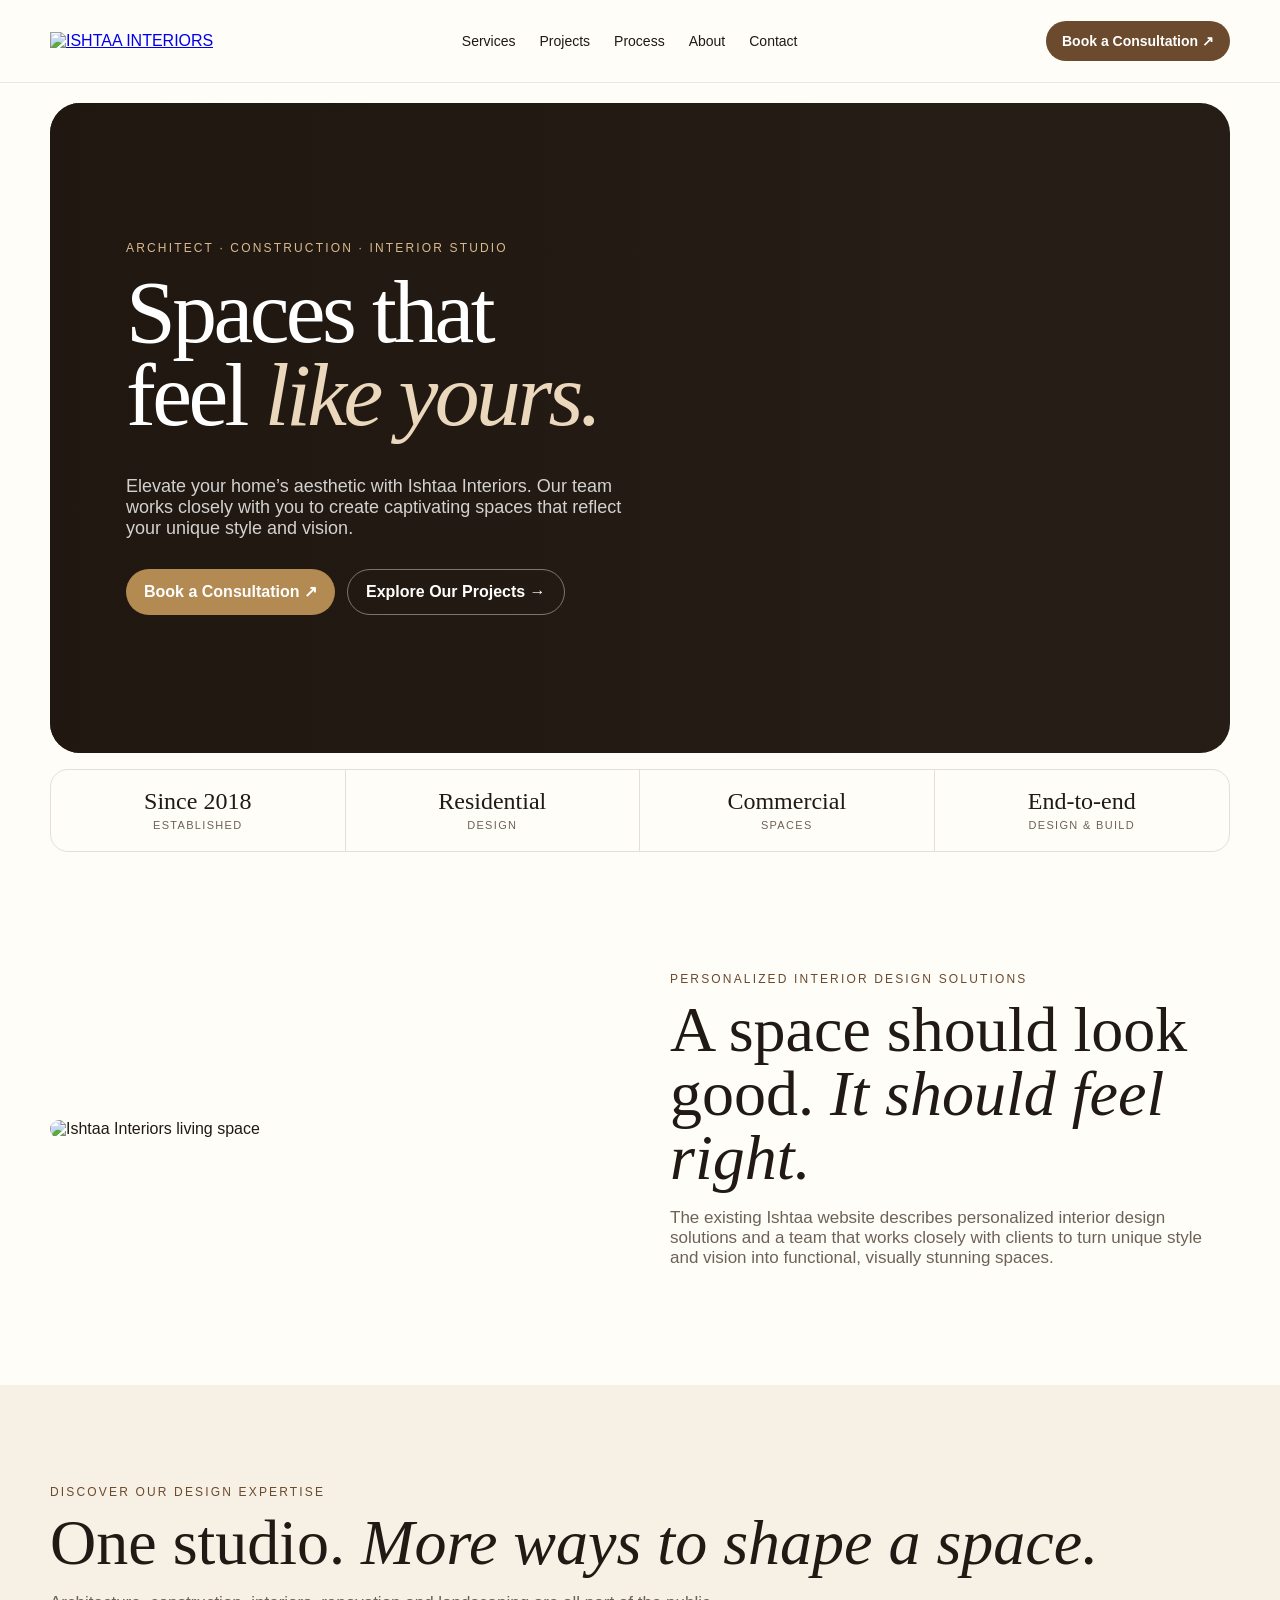
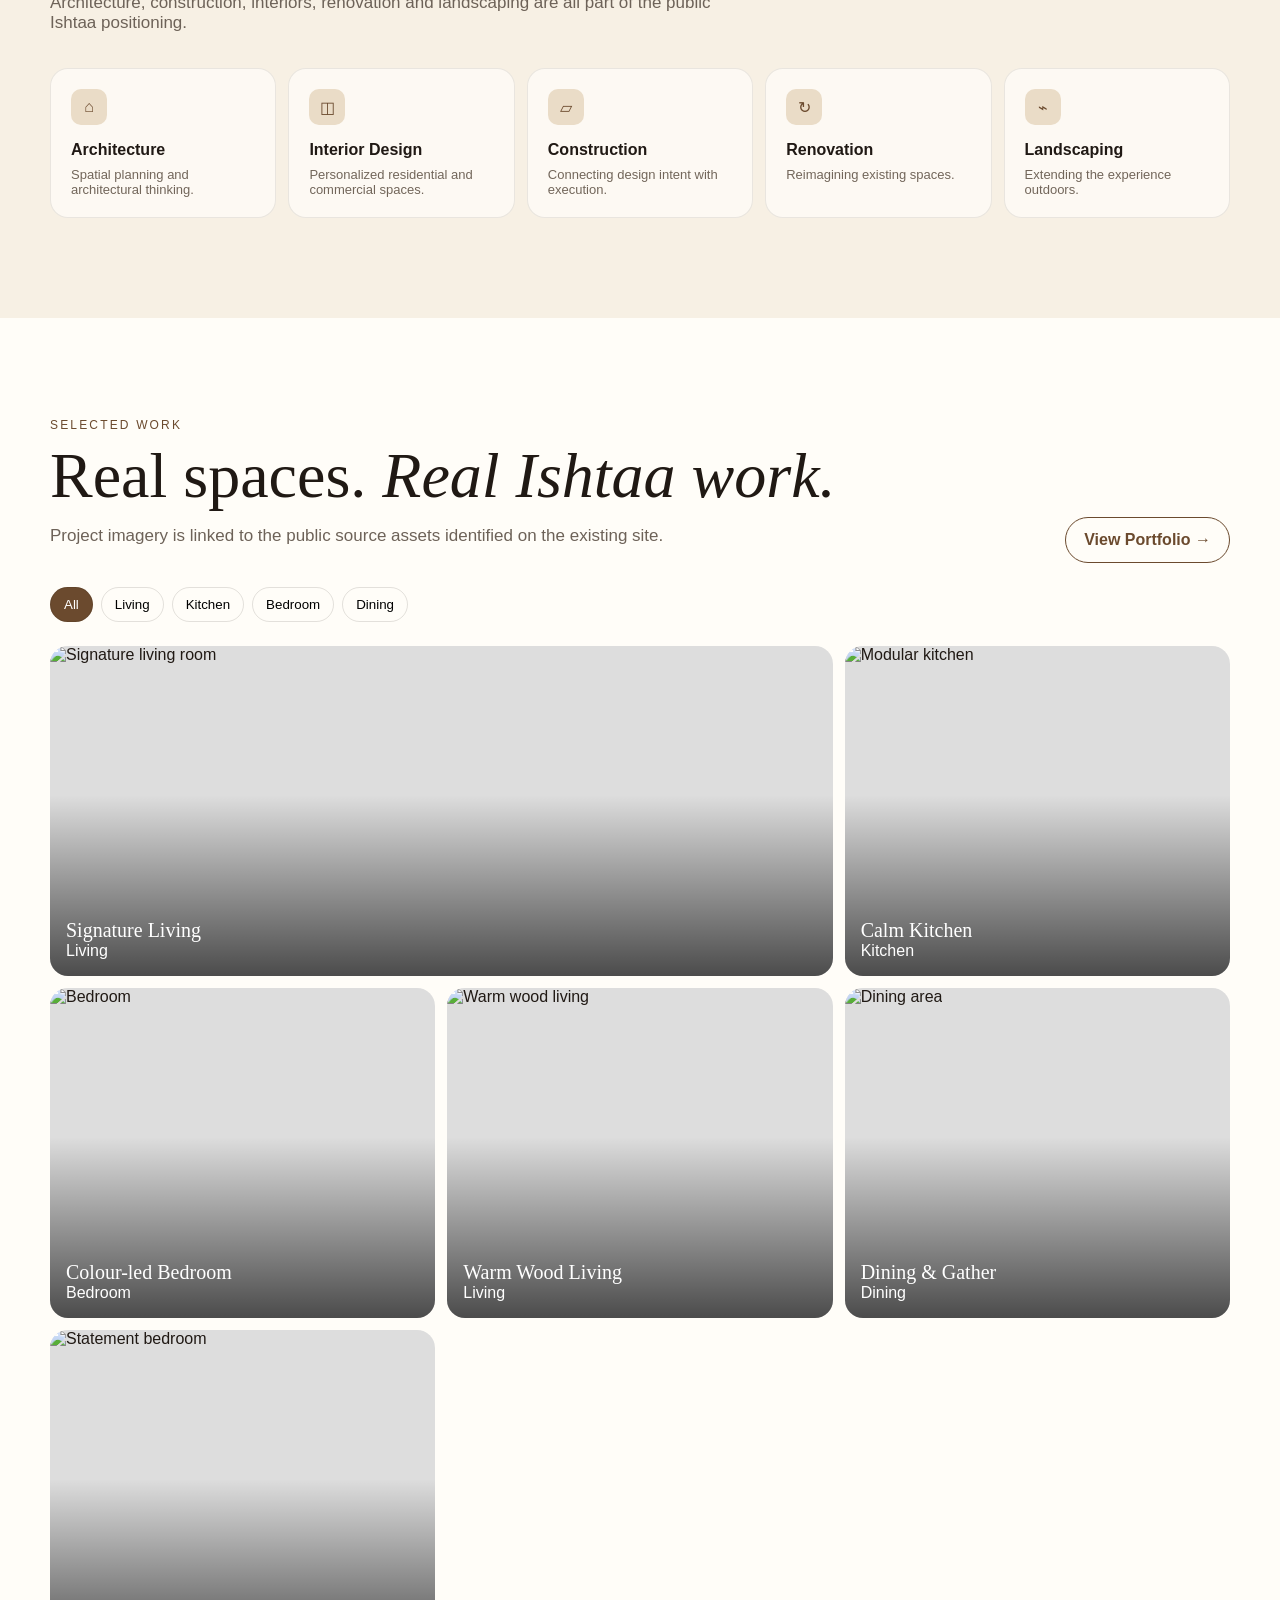
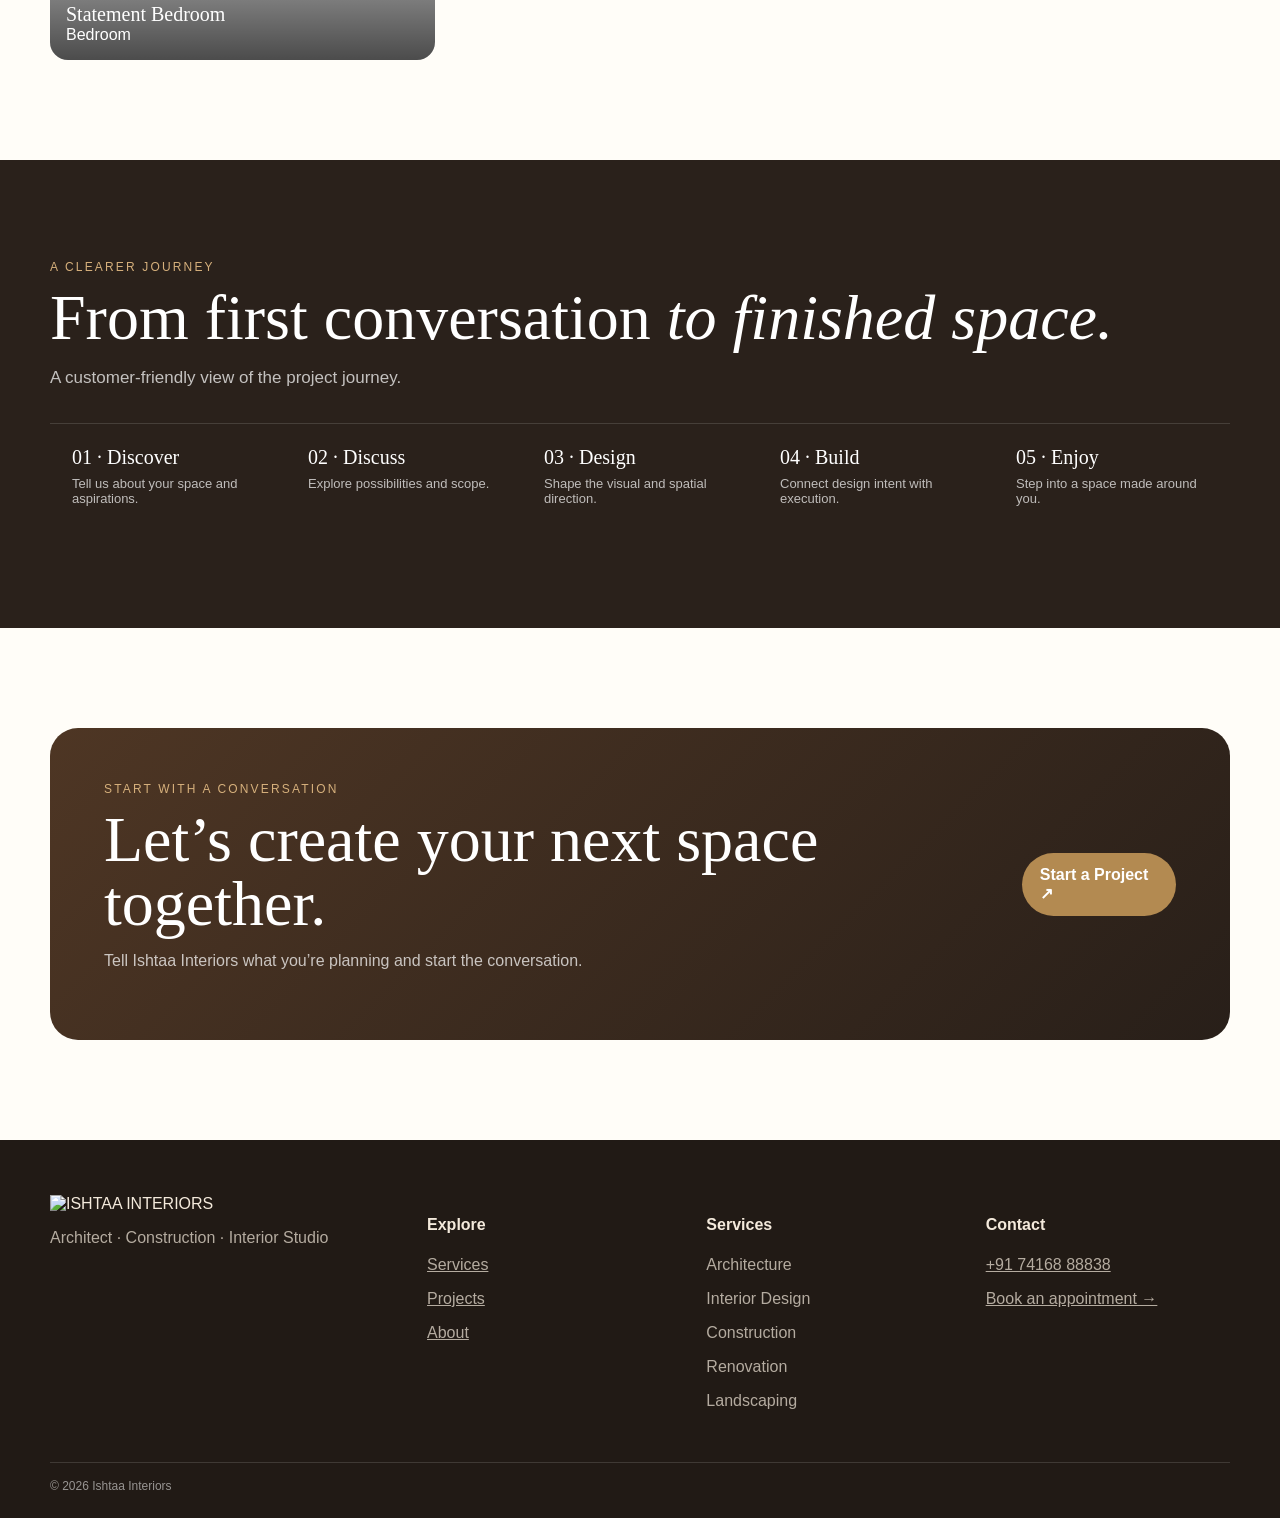
==== index.html @ 4a8da8eb "Build Ishtaa Interiors redesign website" ====
<!doctype html>
<html lang="en">
<head>
<meta charset="utf-8">
<meta name="viewport" content="width=device-width, initial-scale=1">
<title>ISHTAA INTERIORS</title>
<meta name="description" content="Ishtaa Interiors — Architect | Construction | Interior Studio">
<style>
:root{--ink:#201914;--brown:#6b4a2e;--cream:#f7f0e4;--paper:#fffdf8;--sage:#6f795e}
*{box-sizing:border-box}html{scroll-behavior:smooth}body{margin:0;font-family:Inter,Arial,sans-serif;background:var(--paper);color:var(--ink)}
header{position:sticky;top:0;z-index:10;background:#fffdf8ee;backdrop-filter:blur(14px);border-bottom:1px solid #20191418}
.wrap{width:min(1180px,calc(100% - 32px));margin:auto}.nav{height:82px;display:flex;align-items:center;justify-content:space-between;gap:20px}
.logo{height:54px;width:auto}.links{display:flex;gap:24px;font-size:14px}.links a{color:inherit;text-decoration:none}.cta{background:var(--brown);color:#fff;padding:12px 16px;border-radius:999px;text-decoration:none;font-weight:700;font-size:14px}
.hero{padding:20px 0}.hero-card{min-height:650px;border-radius:30px;overflow:hidden;position:relative;background:#261d16}
.hero-card img{position:absolute;inset:0;width:100%;height:100%;object-fit:cover;transform:scale(1.03);transition:transform .12s linear}
.hero-card:after{content:"";position:absolute;inset:0;background:linear-gradient(90deg,#1f170fd9,#1f170f75 44%,#1f170f10 75%)}
.hero-copy{position:relative;z-index:2;color:#fff;min-height:650px;max-width:650px;padding:76px;display:flex;flex-direction:column;justify-content:center}
.kicker{text-transform:uppercase;letter-spacing:.18em;font-size:12px;color:#d8ba8d}.hero h1{font:500 clamp(56px,7vw,104px)/.92 Georgia,serif;margin:16px 0 22px;letter-spacing:-.04em}.hero h1 em{color:#ead7bc}.hero p{font-size:18px;color:#ffffffcc;max-width:540px}.actions{display:flex;gap:12px;flex-wrap:wrap;margin-top:12px}
.btn{display:inline-flex;align-items:center;justify-content:center;padding:13px 18px;border-radius:999px;text-decoration:none;font-weight:700}.gold{background:#b38a51;color:#fff}.outline{border:1px solid #ffffff66;color:#fff}
.stats{display:grid;grid-template-columns:repeat(4,1fr);margin-top:16px;border:1px solid #20191420;border-radius:18px;overflow:hidden}.stat{padding:18px;text-align:center;border-right:1px solid #20191420}.stat:last-child{border-right:0}.stat strong{display:block;font:500 24px Georgia,serif}.stat span{font-size:11px;text-transform:uppercase;letter-spacing:.12em;color:#6d6258}
section{padding:100px 0}.grid{display:grid;grid-template-columns:1fr 1fr;gap:60px;align-items:center}.media{overflow:hidden;border-radius:24px}.media img{width:100%;aspect-ratio:1.1/1;object-fit:cover}.eyebrow{text-transform:uppercase;letter-spacing:.18em;font-size:12px;color:var(--brown)}h2{font:500 clamp(42px,5vw,72px)/1.0 Georgia,serif;margin:12px 0 18px}h2 em{font-style:italic}.intro{color:#6d6258;font-size:17px;max-width:680px}
.services{background:var(--cream)}.cards{display:grid;grid-template-columns:repeat(5,1fr);gap:12px;margin-top:35px}.card{padding:20px;border:1px solid #20191416;border-radius:18px;background:#fffdf8b8}.icon{width:36px;height:36px;border-radius:10px;background:#eadcc7;display:grid;place-items:center;color:var(--brown);margin-bottom:16px}.card h3{font-size:16px;margin:0 0 8px}.card p{font-size:13px;color:#72665a;margin:0}
.workhead{display:flex;justify-content:space-between;align-items:end;gap:20px}.filters{display:flex;flex-wrap:wrap;gap:8px;margin:24px 0}.filter{padding:9px 13px;border:1px solid #20191420;border-radius:999px;background:transparent;cursor:pointer}.filter.active{background:var(--brown);color:#fff}.gallery{display:grid;grid-template-columns:repeat(12,1fr);gap:12px}.project{grid-column:span 4;min-height:330px;border-radius:18px;overflow:hidden;position:relative;background:#ddd}.project.wide{grid-column:span 8}.project img{width:100%;height:100%;object-fit:cover}.meta{position:absolute;left:16px;bottom:16px;color:#fff;z-index:2}.meta strong{display:block;font:500 20px Georgia,serif}.project:after{content:"";position:absolute;inset:45% 0 0;background:linear-gradient(transparent,#000000a8)}
.dark{background:#2a211b;color:#fff}.dark .intro{color:#ffffffb8}.steps{display:grid;grid-template-columns:repeat(5,1fr);margin-top:35px}.step{padding:22px;border-top:1px solid #fff2}.step strong{display:block;font:500 20px Georgia,serif;margin-bottom:7px}.step p{color:#ffffffb3;font-size:13px;margin:0}
.footer{background:#211a15;color:#f4eadc;padding:55px 0 25px}.footer-grid{display:grid;grid-template-columns:1.4fr 1fr 1fr 1fr;gap:35px}.footer img{width:225px}.footer a,.footer p{color:#f4eadcb3}.bottom{border-top:1px solid #fff2;margin-top:36px;padding-top:16px;font-size:12px;color:#ffffff88}
@media(max-width:980px){.links{display:none}.stats{grid-template-columns:1fr 1fr}.stat:nth-child(2){border-right:0}.stat:nth-child(n+3){border-top:1px solid #20191420}.grid{grid-template-columns:1fr}.cards{grid-template-columns:repeat(2,1fr)}.steps{grid-template-columns:1fr 1fr}.footer-grid{grid-template-columns:1.3fr 1fr 1fr}}
@media(max-width:620px){.wrap{width:calc(100% - 22px)}.nav{height:70px}.logo{height:47px}.hero-card,.hero-copy{min-height:620px}.hero-copy{padding:34px 24px}.hero h1{font-size:52px}.hero p{font-size:16px}.actions .btn{width:100%}.stats{grid-template-columns:1fr 1fr}.cards{grid-template-columns:1fr}.gallery{grid-template-columns:1fr}.project,.project.wide{grid-column:auto;min-height:290px}.steps{grid-template-columns:1fr}.footer-grid{grid-template-columns:1fr 1fr}.footer img{width:190px}}
</style>
</head>
<body>
<header><div class="wrap nav"><a href="index.html"><img class="logo" src="assets/logo-04.svg" alt="ISHTAA INTERIORS"></a><nav class="links"><a href="#services">Services</a><a href="#work">Projects</a><a href="#process">Process</a><a href="about.html">About</a><a href="contact.html">Contact</a></nav><a class="cta" href="contact.html">Book a Consultation ↗</a></div></header>
<main>
<section class="hero"><div class="wrap"><div class="hero-card"><img src="assets/hero-generated.png" alt="Premium interior concept for Ishtaa Interiors"><div class="hero-copy"><div class="kicker">Architect · Construction · Interior Studio</div><h1>Spaces that feel <em>like yours.</em></h1><p>Elevate your home’s aesthetic with Ishtaa Interiors. Our team works closely with you to create captivating spaces that reflect your unique style and vision.</p><div class="actions"><a class="btn gold" href="contact.html">Book a Consultation ↗</a><a class="btn outline" href="portfolio.html">Explore Our Projects →</a></div></div></div><div class="stats"><div class="stat"><strong>Since 2018</strong><span>Established</span></div><div class="stat"><strong>Residential</strong><span>Design</span></div><div class="stat"><strong>Commercial</strong><span>Spaces</span></div><div class="stat"><strong>End-to-end</strong><span>Design & build</span></div></div></div></section>
<section><div class="wrap grid"><div class="media"><img src="https://ishtaainteriors.com/wp-content/uploads/2025/03/6b4382cd-19e2-4090-8cb6-7c584ba77000-1024x768.jpg" alt="Ishtaa Interiors living space"></div><div><div class="eyebrow">Personalized Interior Design Solutions</div><h2>A space should look good. <em>It should feel right.</em></h2><p class="intro">The existing Ishtaa website describes personalized interior design solutions and a team that works closely with clients to turn unique style and vision into functional, visually stunning spaces.</p></div></div></section>
<section class="services" id="services"><div class="wrap"><div class="eyebrow">Discover Our Design Expertise</div><h2>One studio. <em>More ways to shape a space.</em></h2><p class="intro">Architecture, construction, interiors, renovation and landscaping are all part of the public Ishtaa positioning.</p><div class="cards"><div class="card"><div class="icon">⌂</div><h3>Architecture</h3><p>Spatial planning and architectural thinking.</p></div><div class="card"><div class="icon">◫</div><h3>Interior Design</h3><p>Personalized residential and commercial spaces.</p></div><div class="card"><div class="icon">▱</div><h3>Construction</h3><p>Connecting design intent with execution.</p></div><div class="card"><div class="icon">↻</div><h3>Renovation</h3><p>Reimagining existing spaces.</p></div><div class="card"><div class="icon">⌁</div><h3>Landscaping</h3><p>Extending the experience outdoors.</p></div></div></div></section>
<section id="work"><div class="wrap"><div class="workhead"><div><div class="eyebrow">Selected Work</div><h2>Real spaces. <em>Real Ishtaa work.</em></h2><p class="intro">Project imagery is linked to the public source assets identified on the existing site.</p></div><a class="btn" style="border:1px solid #6b4a2e;color:#6b4a2e" href="portfolio.html">View Portfolio →</a></div><div class="filters"><button class="filter active" data-filter="all">All</button><button class="filter" data-filter="living">Living</button><button class="filter" data-filter="kitchen">Kitchen</button><button class="filter" data-filter="bedroom">Bedroom</button><button class="filter" data-filter="dining">Dining</button></div><div class="gallery">
<article class="project wide" data-cat="living"><img src="https://ishtaainteriors.com/wp-content/uploads/2025/03/fa80f965-0091-40ab-ac39-32dad7d1b0d1-1024x768.jpg" alt="Signature living room"><div class="meta"><strong>Signature Living</strong><span>Living</span></div></article>
<article class="project" data-cat="kitchen"><img src="https://ishtaainteriors.com/wp-content/uploads/2025/03/e3bf7790-a618-4a70-ac47-4ee788da1f38-1024x730.jpg" alt="Modular kitchen"><div class="meta"><strong>Calm Kitchen</strong><span>Kitchen</span></div></article>
<article class="project" data-cat="bedroom"><img src="https://ishtaainteriors.com/wp-content/uploads/2025/03/058eb899-695b-41eb-a74e-aea800db76db-768x1024.jpg" alt="Bedroom"><div class="meta"><strong>Colour-led Bedroom</strong><span>Bedroom</span></div></article>
<article class="project" data-cat="living"><img src="https://ishtaainteriors.com/wp-content/uploads/2025/03/3d258397-cda4-41ec-afd2-9a0391f3aa58-1024x768.jpg" alt="Warm wood living"><div class="meta"><strong>Warm Wood Living</strong><span>Living</span></div></article>
<article class="project" data-cat="dining"><img src="https://ishtaainteriors.com/wp-content/uploads/2025/03/e855c9b5-906d-47b7-b1bc-0c99dd8b0352-768x1024.jpg" alt="Dining area"><div class="meta"><strong>Dining & Gather</strong><span>Dining</span></div></article>
<article class="project" data-cat="bedroom"><img src="https://ishtaainteriors.com/wp-content/uploads/2025/03/8695a812-6b93-41b7-ae76-74a3fcb1993a-768x1024.jpg" alt="Statement bedroom"><div class="meta"><strong>Statement Bedroom</strong><span>Bedroom</span></div></article>
</div></div></section>
<section class="dark" id="process"><div class="wrap"><div class="eyebrow" style="color:#d6b07c">A clearer journey</div><h2>From first conversation <em>to finished space.</em></h2><p class="intro">A customer-friendly view of the project journey.</p><div class="steps"><div class="step"><strong>01 · Discover</strong><p>Tell us about your space and aspirations.</p></div><div class="step"><strong>02 · Discuss</strong><p>Explore possibilities and scope.</p></div><div class="step"><strong>03 · Design</strong><p>Shape the visual and spatial direction.</p></div><div class="step"><strong>04 · Build</strong><p>Connect design intent with execution.</p></div><div class="step"><strong>05 · Enjoy</strong><p>Step into a space made around you.</p></div></div></div></section>
<section><div class="wrap"><div class="cta-box" style="padding:54px;border-radius:28px;background:linear-gradient(135deg,#4e3624,#281f19);color:#fff;display:flex;align-items:center;justify-content:space-between;gap:24px"><div><div class="eyebrow" style="color:#d6b07c">Start with a conversation</div><h2 style="color:#fff;margin-bottom:10px">Let’s create your next space together.</h2><p style="color:#ffffffb8;max-width:640px">Tell Ishtaa Interiors what you’re planning and start the conversation.</p></div><a class="btn gold" href="contact.html">Start a Project ↗</a></div></div></section>
</main>
<footer class="footer"><div class="wrap footer-grid"><div><img src="assets/logo-04.svg" alt="ISHTAA INTERIORS"><p>Architect · Construction · Interior Studio</p></div><div><h4>Explore</h4><p><a href="services.html">Services</a></p><p><a href="portfolio.html">Projects</a></p><p><a href="about.html">About</a></p></div><div><h4>Services</h4><p>Architecture</p><p>Interior Design</p><p>Construction</p><p>Renovation</p><p>Landscaping</p></div><div><h4>Contact</h4><p><a href="tel:+917416888838">+91 74168 88838</a></p><p><a href="contact.html">Book an appointment →</a></p></div></div><div class="wrap bottom">© 2026 Ishtaa Interiors</div></footer>
<script>
const f=[...document.querySelectorAll('.filter')],p=[...document.querySelectorAll('.project')];
f.forEach(b=>b.onclick=()=>{f.forEach(x=>x.classList.remove('active'));b.classList.add('active');let k=b.dataset.filter;p.forEach(x=>x.style.display=(k==='all'||x.dataset.cat===k)?'block':'none')});
const hero=document.querySelector('.hero-card'),img=hero?.querySelector('img');hero?.addEventListener('pointermove',e=>{const r=hero.getBoundingClientRect(),x=(e.clientX-r.left)/r.width-.5,y=(e.clientY-r.top)/r.height-.5;img.style.transform=`translate(${x*-9}px,${y*-6}px) scale(1.04)`});hero?.addEventListener('pointerleave',()=>img.style.transform='scale(1.03)');
</script>
</body>
</html>
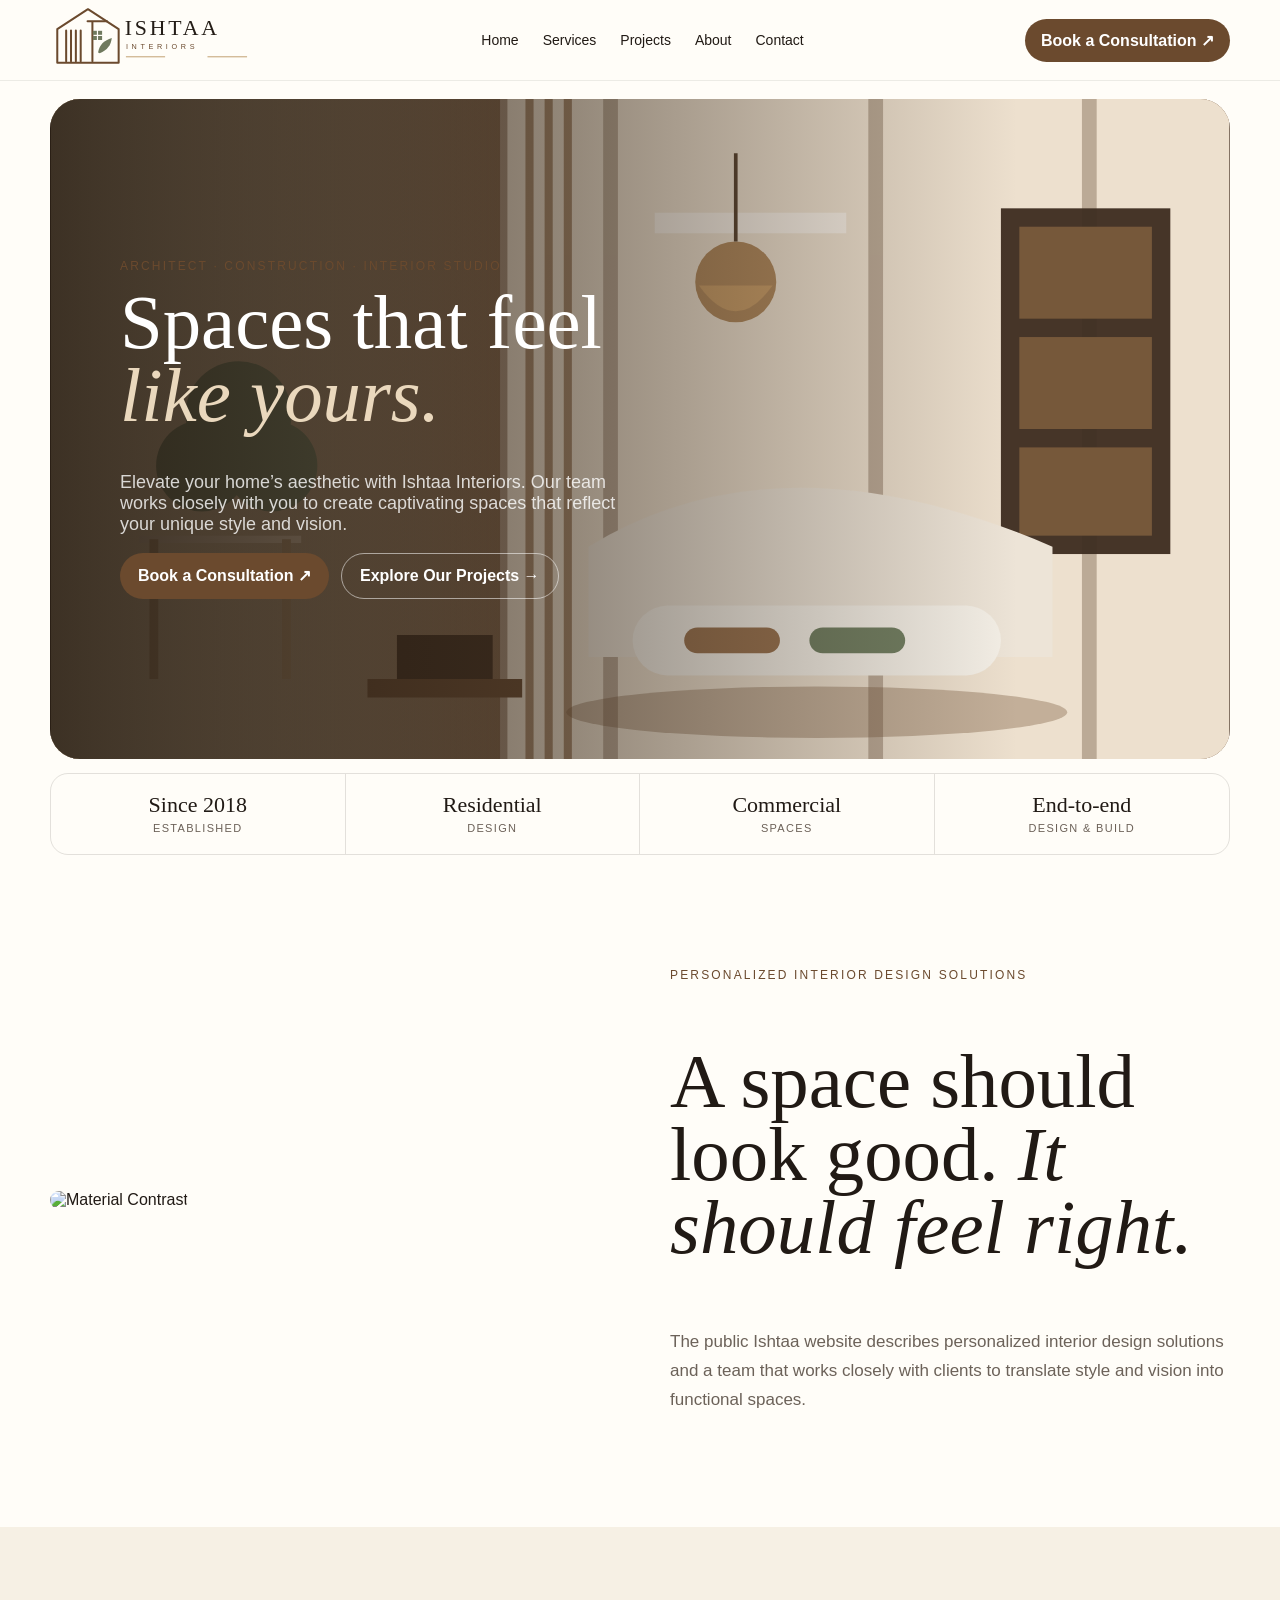
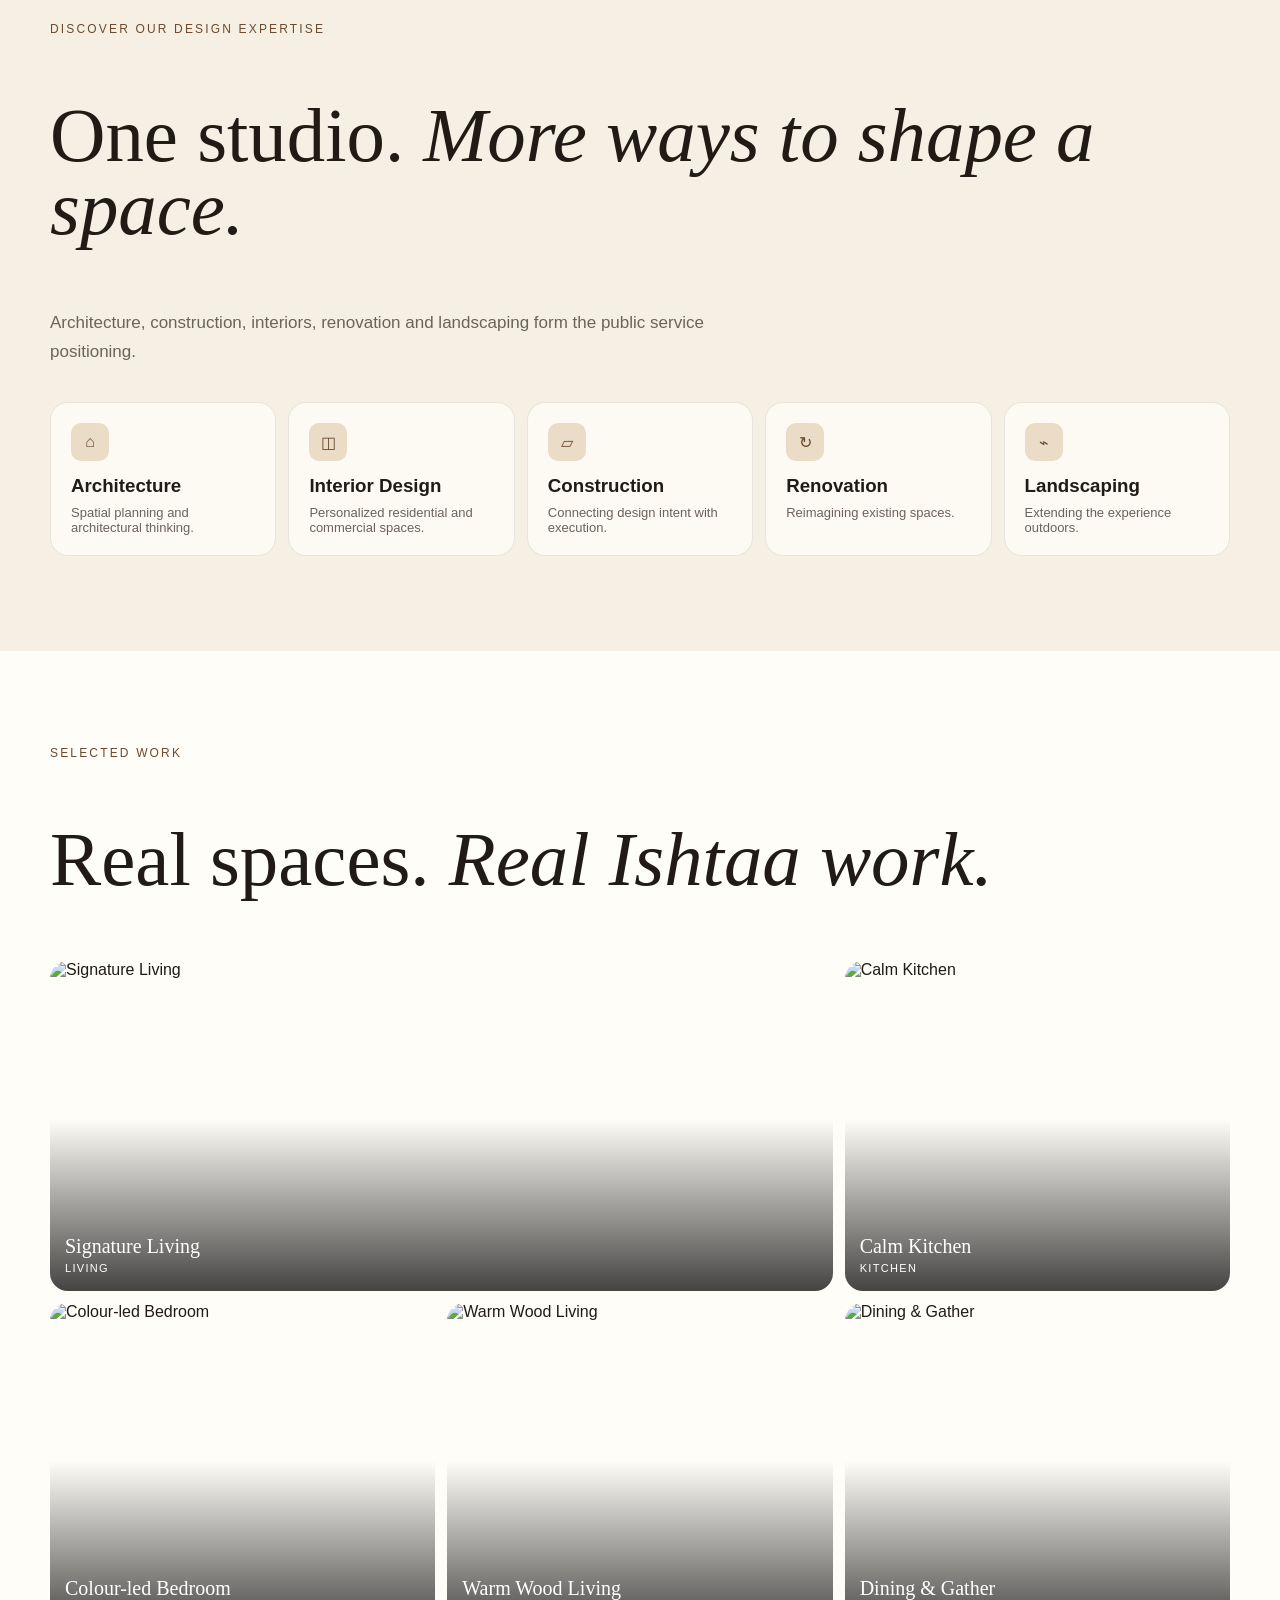
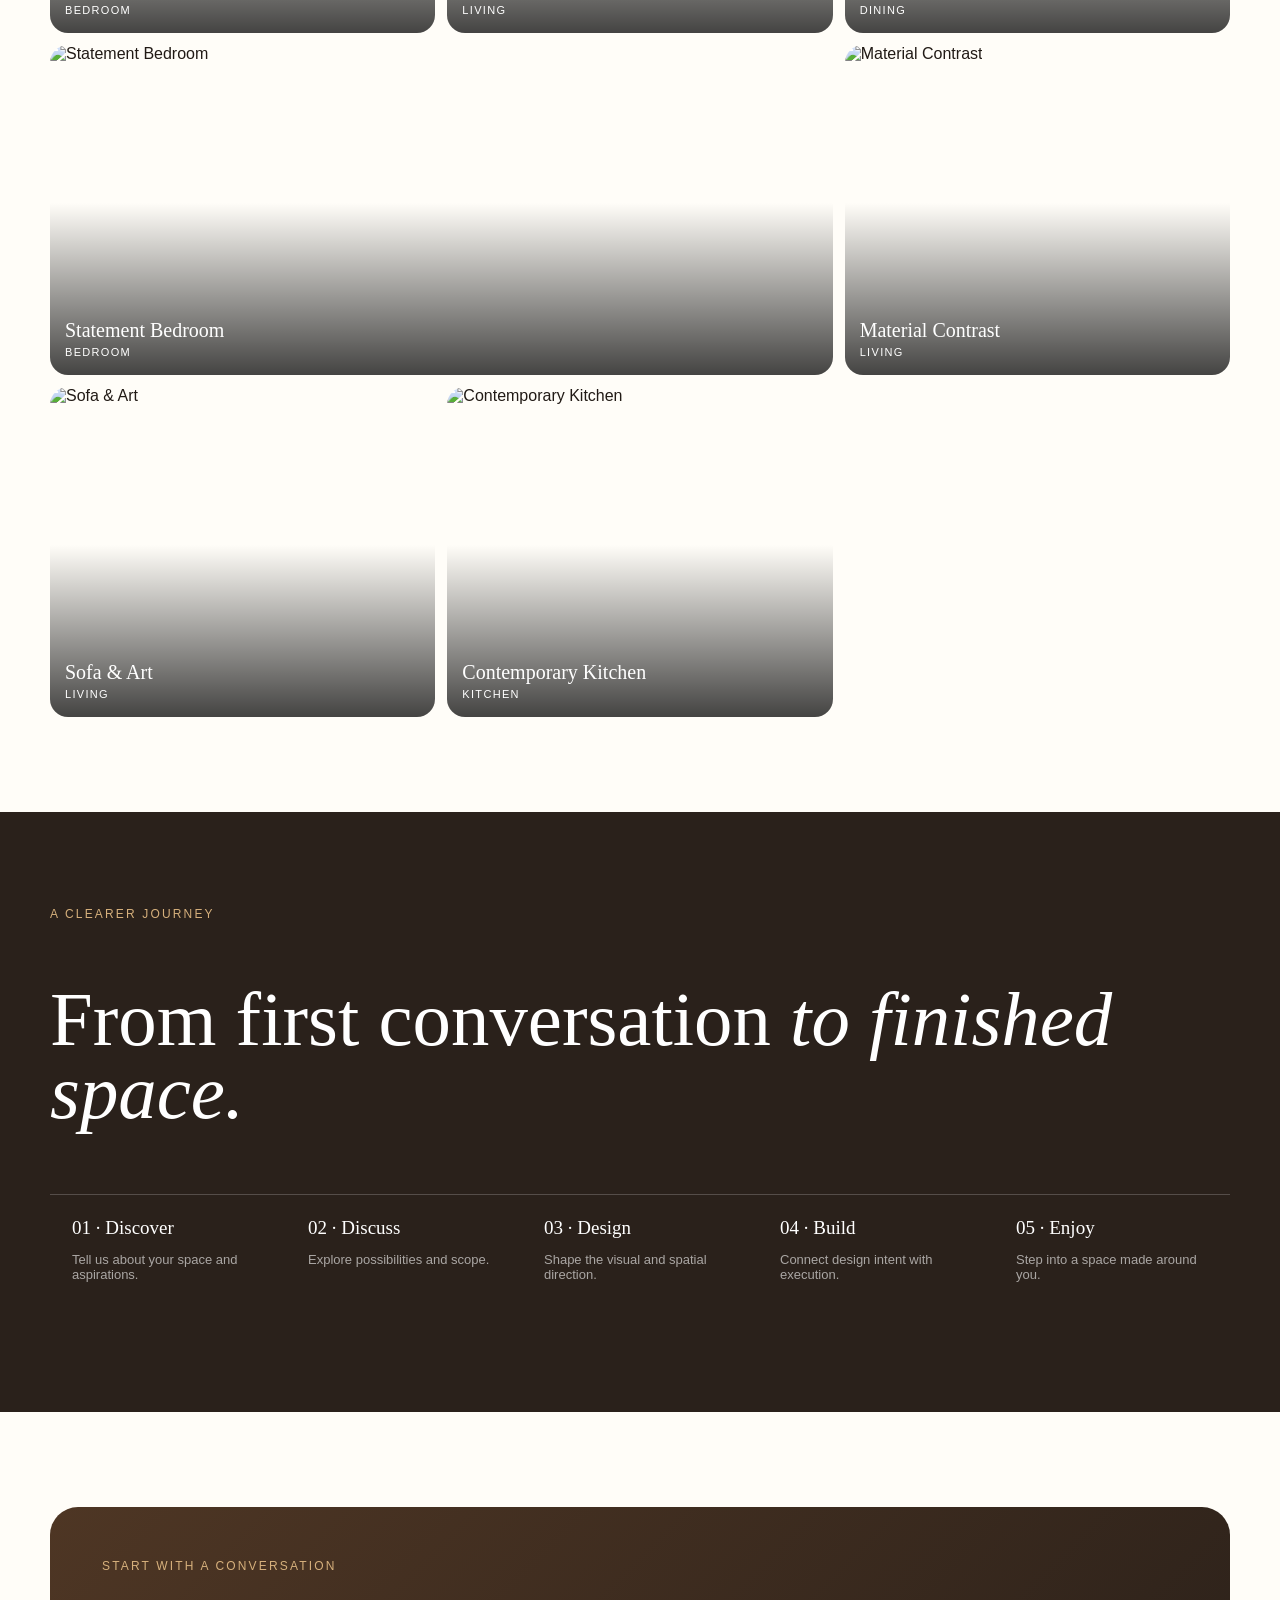
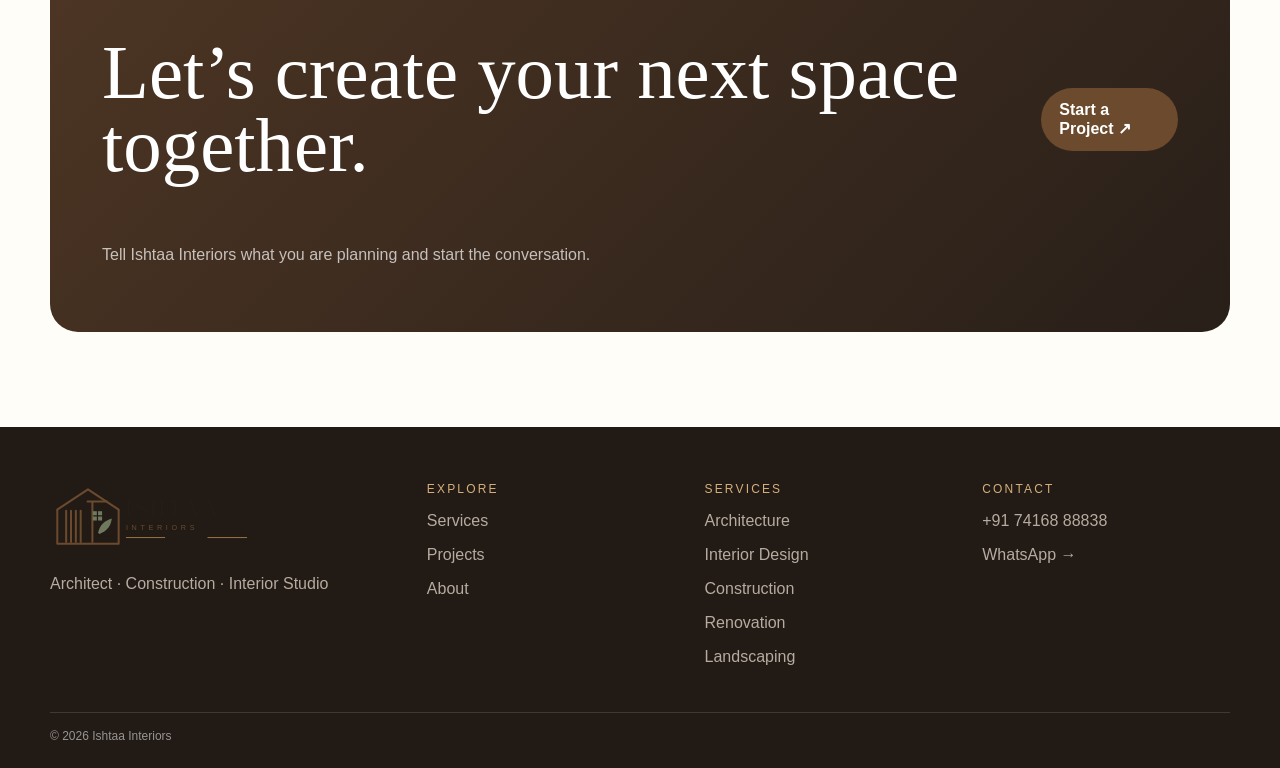
==== commit fee1b7d1: "Complete Ishtaa redesign: index.html" ====
--- a/index.html
+++ b/index.html
@@ -1,54 +1 @@
-<!doctype html>
-<html lang="en">
-<head>
-<meta charset="utf-8">
-<meta name="viewport" content="width=device-width, initial-scale=1">
-<title>ISHTAA INTERIORS</title>
-<meta name="description" content="Ishtaa Interiors — Architect | Construction | Interior Studio">
-<style>
-:root{--ink:#201914;--brown:#6b4a2e;--cream:#f7f0e4;--paper:#fffdf8;--sage:#6f795e}
-*{box-sizing:border-box}html{scroll-behavior:smooth}body{margin:0;font-family:Inter,Arial,sans-serif;background:var(--paper);color:var(--ink)}
-header{position:sticky;top:0;z-index:10;background:#fffdf8ee;backdrop-filter:blur(14px);border-bottom:1px solid #20191418}
-.wrap{width:min(1180px,calc(100% - 32px));margin:auto}.nav{height:82px;display:flex;align-items:center;justify-content:space-between;gap:20px}
-.logo{height:54px;width:auto}.links{display:flex;gap:24px;font-size:14px}.links a{color:inherit;text-decoration:none}.cta{background:var(--brown);color:#fff;padding:12px 16px;border-radius:999px;text-decoration:none;font-weight:700;font-size:14px}
-.hero{padding:20px 0}.hero-card{min-height:650px;border-radius:30px;overflow:hidden;position:relative;background:#261d16}
-.hero-card img{position:absolute;inset:0;width:100%;height:100%;object-fit:cover;transform:scale(1.03);transition:transform .12s linear}
-.hero-card:after{content:"";position:absolute;inset:0;background:linear-gradient(90deg,#1f170fd9,#1f170f75 44%,#1f170f10 75%)}
-.hero-copy{position:relative;z-index:2;color:#fff;min-height:650px;max-width:650px;padding:76px;display:flex;flex-direction:column;justify-content:center}
-.kicker{text-transform:uppercase;letter-spacing:.18em;font-size:12px;color:#d8ba8d}.hero h1{font:500 clamp(56px,7vw,104px)/.92 Georgia,serif;margin:16px 0 22px;letter-spacing:-.04em}.hero h1 em{color:#ead7bc}.hero p{font-size:18px;color:#ffffffcc;max-width:540px}.actions{display:flex;gap:12px;flex-wrap:wrap;margin-top:12px}
-.btn{display:inline-flex;align-items:center;justify-content:center;padding:13px 18px;border-radius:999px;text-decoration:none;font-weight:700}.gold{background:#b38a51;color:#fff}.outline{border:1px solid #ffffff66;color:#fff}
-.stats{display:grid;grid-template-columns:repeat(4,1fr);margin-top:16px;border:1px solid #20191420;border-radius:18px;overflow:hidden}.stat{padding:18px;text-align:center;border-right:1px solid #20191420}.stat:last-child{border-right:0}.stat strong{display:block;font:500 24px Georgia,serif}.stat span{font-size:11px;text-transform:uppercase;letter-spacing:.12em;color:#6d6258}
-section{padding:100px 0}.grid{display:grid;grid-template-columns:1fr 1fr;gap:60px;align-items:center}.media{overflow:hidden;border-radius:24px}.media img{width:100%;aspect-ratio:1.1/1;object-fit:cover}.eyebrow{text-transform:uppercase;letter-spacing:.18em;font-size:12px;color:var(--brown)}h2{font:500 clamp(42px,5vw,72px)/1.0 Georgia,serif;margin:12px 0 18px}h2 em{font-style:italic}.intro{color:#6d6258;font-size:17px;max-width:680px}
-.services{background:var(--cream)}.cards{display:grid;grid-template-columns:repeat(5,1fr);gap:12px;margin-top:35px}.card{padding:20px;border:1px solid #20191416;border-radius:18px;background:#fffdf8b8}.icon{width:36px;height:36px;border-radius:10px;background:#eadcc7;display:grid;place-items:center;color:var(--brown);margin-bottom:16px}.card h3{font-size:16px;margin:0 0 8px}.card p{font-size:13px;color:#72665a;margin:0}
-.workhead{display:flex;justify-content:space-between;align-items:end;gap:20px}.filters{display:flex;flex-wrap:wrap;gap:8px;margin:24px 0}.filter{padding:9px 13px;border:1px solid #20191420;border-radius:999px;background:transparent;cursor:pointer}.filter.active{background:var(--brown);color:#fff}.gallery{display:grid;grid-template-columns:repeat(12,1fr);gap:12px}.project{grid-column:span 4;min-height:330px;border-radius:18px;overflow:hidden;position:relative;background:#ddd}.project.wide{grid-column:span 8}.project img{width:100%;height:100%;object-fit:cover}.meta{position:absolute;left:16px;bottom:16px;color:#fff;z-index:2}.meta strong{display:block;font:500 20px Georgia,serif}.project:after{content:"";position:absolute;inset:45% 0 0;background:linear-gradient(transparent,#000000a8)}
-.dark{background:#2a211b;color:#fff}.dark .intro{color:#ffffffb8}.steps{display:grid;grid-template-columns:repeat(5,1fr);margin-top:35px}.step{padding:22px;border-top:1px solid #fff2}.step strong{display:block;font:500 20px Georgia,serif;margin-bottom:7px}.step p{color:#ffffffb3;font-size:13px;margin:0}
-.footer{background:#211a15;color:#f4eadc;padding:55px 0 25px}.footer-grid{display:grid;grid-template-columns:1.4fr 1fr 1fr 1fr;gap:35px}.footer img{width:225px}.footer a,.footer p{color:#f4eadcb3}.bottom{border-top:1px solid #fff2;margin-top:36px;padding-top:16px;font-size:12px;color:#ffffff88}
-@media(max-width:980px){.links{display:none}.stats{grid-template-columns:1fr 1fr}.stat:nth-child(2){border-right:0}.stat:nth-child(n+3){border-top:1px solid #20191420}.grid{grid-template-columns:1fr}.cards{grid-template-columns:repeat(2,1fr)}.steps{grid-template-columns:1fr 1fr}.footer-grid{grid-template-columns:1.3fr 1fr 1fr}}
-@media(max-width:620px){.wrap{width:calc(100% - 22px)}.nav{height:70px}.logo{height:47px}.hero-card,.hero-copy{min-height:620px}.hero-copy{padding:34px 24px}.hero h1{font-size:52px}.hero p{font-size:16px}.actions .btn{width:100%}.stats{grid-template-columns:1fr 1fr}.cards{grid-template-columns:1fr}.gallery{grid-template-columns:1fr}.project,.project.wide{grid-column:auto;min-height:290px}.steps{grid-template-columns:1fr}.footer-grid{grid-template-columns:1fr 1fr}.footer img{width:190px}}
-</style>
-</head>
-<body>
-<header><div class="wrap nav"><a href="index.html"><img class="logo" src="assets/logo-04.svg" alt="ISHTAA INTERIORS"></a><nav class="links"><a href="#services">Services</a><a href="#work">Projects</a><a href="#process">Process</a><a href="about.html">About</a><a href="contact.html">Contact</a></nav><a class="cta" href="contact.html">Book a Consultation ↗</a></div></header>
-<main>
-<section class="hero"><div class="wrap"><div class="hero-card"><img src="assets/hero-generated.png" alt="Premium interior concept for Ishtaa Interiors"><div class="hero-copy"><div class="kicker">Architect · Construction · Interior Studio</div><h1>Spaces that feel <em>like yours.</em></h1><p>Elevate your home’s aesthetic with Ishtaa Interiors. Our team works closely with you to create captivating spaces that reflect your unique style and vision.</p><div class="actions"><a class="btn gold" href="contact.html">Book a Consultation ↗</a><a class="btn outline" href="portfolio.html">Explore Our Projects →</a></div></div></div><div class="stats"><div class="stat"><strong>Since 2018</strong><span>Established</span></div><div class="stat"><strong>Residential</strong><span>Design</span></div><div class="stat"><strong>Commercial</strong><span>Spaces</span></div><div class="stat"><strong>End-to-end</strong><span>Design & build</span></div></div></div></section>
-<section><div class="wrap grid"><div class="media"><img src="https://ishtaainteriors.com/wp-content/uploads/2025/03/6b4382cd-19e2-4090-8cb6-7c584ba77000-1024x768.jpg" alt="Ishtaa Interiors living space"></div><div><div class="eyebrow">Personalized Interior Design Solutions</div><h2>A space should look good. <em>It should feel right.</em></h2><p class="intro">The existing Ishtaa website describes personalized interior design solutions and a team that works closely with clients to turn unique style and vision into functional, visually stunning spaces.</p></div></div></section>
-<section class="services" id="services"><div class="wrap"><div class="eyebrow">Discover Our Design Expertise</div><h2>One studio. <em>More ways to shape a space.</em></h2><p class="intro">Architecture, construction, interiors, renovation and landscaping are all part of the public Ishtaa positioning.</p><div class="cards"><div class="card"><div class="icon">⌂</div><h3>Architecture</h3><p>Spatial planning and architectural thinking.</p></div><div class="card"><div class="icon">◫</div><h3>Interior Design</h3><p>Personalized residential and commercial spaces.</p></div><div class="card"><div class="icon">▱</div><h3>Construction</h3><p>Connecting design intent with execution.</p></div><div class="card"><div class="icon">↻</div><h3>Renovation</h3><p>Reimagining existing spaces.</p></div><div class="card"><div class="icon">⌁</div><h3>Landscaping</h3><p>Extending the experience outdoors.</p></div></div></div></section>
-<section id="work"><div class="wrap"><div class="workhead"><div><div class="eyebrow">Selected Work</div><h2>Real spaces. <em>Real Ishtaa work.</em></h2><p class="intro">Project imagery is linked to the public source assets identified on the existing site.</p></div><a class="btn" style="border:1px solid #6b4a2e;color:#6b4a2e" href="portfolio.html">View Portfolio →</a></div><div class="filters"><button class="filter active" data-filter="all">All</button><button class="filter" data-filter="living">Living</button><button class="filter" data-filter="kitchen">Kitchen</button><button class="filter" data-filter="bedroom">Bedroom</button><button class="filter" data-filter="dining">Dining</button></div><div class="gallery">
-<article class="project wide" data-cat="living"><img src="https://ishtaainteriors.com/wp-content/uploads/2025/03/fa80f965-0091-40ab-ac39-32dad7d1b0d1-1024x768.jpg" alt="Signature living room"><div class="meta"><strong>Signature Living</strong><span>Living</span></div></article>
-<article class="project" data-cat="kitchen"><img src="https://ishtaainteriors.com/wp-content/uploads/2025/03/e3bf7790-a618-4a70-ac47-4ee788da1f38-1024x730.jpg" alt="Modular kitchen"><div class="meta"><strong>Calm Kitchen</strong><span>Kitchen</span></div></article>
-<article class="project" data-cat="bedroom"><img src="https://ishtaainteriors.com/wp-content/uploads/2025/03/058eb899-695b-41eb-a74e-aea800db76db-768x1024.jpg" alt="Bedroom"><div class="meta"><strong>Colour-led Bedroom</strong><span>Bedroom</span></div></article>
-<article class="project" data-cat="living"><img src="https://ishtaainteriors.com/wp-content/uploads/2025/03/3d258397-cda4-41ec-afd2-9a0391f3aa58-1024x768.jpg" alt="Warm wood living"><div class="meta"><strong>Warm Wood Living</strong><span>Living</span></div></article>
-<article class="project" data-cat="dining"><img src="https://ishtaainteriors.com/wp-content/uploads/2025/03/e855c9b5-906d-47b7-b1bc-0c99dd8b0352-768x1024.jpg" alt="Dining area"><div class="meta"><strong>Dining & Gather</strong><span>Dining</span></div></article>
-<article class="project" data-cat="bedroom"><img src="https://ishtaainteriors.com/wp-content/uploads/2025/03/8695a812-6b93-41b7-ae76-74a3fcb1993a-768x1024.jpg" alt="Statement bedroom"><div class="meta"><strong>Statement Bedroom</strong><span>Bedroom</span></div></article>
-</div></div></section>
-<section class="dark" id="process"><div class="wrap"><div class="eyebrow" style="color:#d6b07c">A clearer journey</div><h2>From first conversation <em>to finished space.</em></h2><p class="intro">A customer-friendly view of the project journey.</p><div class="steps"><div class="step"><strong>01 · Discover</strong><p>Tell us about your space and aspirations.</p></div><div class="step"><strong>02 · Discuss</strong><p>Explore possibilities and scope.</p></div><div class="step"><strong>03 · Design</strong><p>Shape the visual and spatial direction.</p></div><div class="step"><strong>04 · Build</strong><p>Connect design intent with execution.</p></div><div class="step"><strong>05 · Enjoy</strong><p>Step into a space made around you.</p></div></div></div></section>
-<section><div class="wrap"><div class="cta-box" style="padding:54px;border-radius:28px;background:linear-gradient(135deg,#4e3624,#281f19);color:#fff;display:flex;align-items:center;justify-content:space-between;gap:24px"><div><div class="eyebrow" style="color:#d6b07c">Start with a conversation</div><h2 style="color:#fff;margin-bottom:10px">Let’s create your next space together.</h2><p style="color:#ffffffb8;max-width:640px">Tell Ishtaa Interiors what you’re planning and start the conversation.</p></div><a class="btn gold" href="contact.html">Start a Project ↗</a></div></div></section>
-</main>
-<footer class="footer"><div class="wrap footer-grid"><div><img src="assets/logo-04.svg" alt="ISHTAA INTERIORS"><p>Architect · Construction · Interior Studio</p></div><div><h4>Explore</h4><p><a href="services.html">Services</a></p><p><a href="portfolio.html">Projects</a></p><p><a href="about.html">About</a></p></div><div><h4>Services</h4><p>Architecture</p><p>Interior Design</p><p>Construction</p><p>Renovation</p><p>Landscaping</p></div><div><h4>Contact</h4><p><a href="tel:+917416888838">+91 74168 88838</a></p><p><a href="contact.html">Book an appointment →</a></p></div></div><div class="wrap bottom">© 2026 Ishtaa Interiors</div></footer>
-<script>
-const f=[...document.querySelectorAll('.filter')],p=[...document.querySelectorAll('.project')];
-f.forEach(b=>b.onclick=()=>{f.forEach(x=>x.classList.remove('active'));b.classList.add('active');let k=b.dataset.filter;p.forEach(x=>x.style.display=(k==='all'||x.dataset.cat===k)?'block':'none')});
-const hero=document.querySelector('.hero-card'),img=hero?.querySelector('img');hero?.addEventListener('pointermove',e=>{const r=hero.getBoundingClientRect(),x=(e.clientX-r.left)/r.width-.5,y=(e.clientY-r.top)/r.height-.5;img.style.transform=`translate(${x*-9}px,${y*-6}px) scale(1.04)`});hero?.addEventListener('pointerleave',()=>img.style.transform='scale(1.03)');
-</script>
-</body>
-</html>+<!doctype html><html lang="en"><head><meta charset="utf-8"><meta name="viewport" content="width=device-width,initial-scale=1"><title>ISHTAA INTERIORS</title><style>:root{--i:#211a15;--b:#6b4a2e;--g:#b38a51;--c:#f6f0e4;--p:#fffdf8}*{box-sizing:border-box}html{scroll-behavior:smooth}body{margin:0;color:var(--i);background:var(--p);font:16px Inter,Arial,sans-serif}a{text-decoration:none;color:inherit}.w{width:min(1180px,calc(100% - 28px));margin:auto}.serif{font:500 clamp(44px,6vw,86px)/.95 Georgia,serif}.small{font-size:12px;letter-spacing:.18em;text-transform:uppercase;color:var(--b)}header{position:sticky;top:0;z-index:20;background:#fffdf8ee;backdrop-filter:blur(14px);border-bottom:1px solid #211a1515}.nav{height:80px;display:flex;align-items:center;justify-content:space-between}.logo{width:210px}.links{display:flex;gap:24px;font-size:14px}.quote,.gold{background:var(--b);color:#fff;padding:12px 16px;border-radius:999px;font-weight:700}.hero{padding:18px 0}.heroCard{min-height:660px;border-radius:30px;overflow:hidden;position:relative;background:#35251a}.heroCard img{position:absolute;inset:0;width:100%;height:100%;object-fit:cover}.heroCard:after{content:"";position:absolute;inset:0;background:linear-gradient(90deg,#21170edb,#21170e70 44%,transparent 82%)}.heroText{position:relative;z-index:2;color:#fff;min-height:660px;max-width:650px;padding:70px;display:flex;justify-content:center;flex-direction:column}.heroText h1{margin:14px 0 22px}.heroText em{color:#ead8bd}.heroText p{font-size:18px;max-width:560px;color:#fffc}.actions{display:flex;gap:12px;flex-wrap:wrap}.btn{padding:13px 18px;border-radius:999px;font-weight:700;display:inline-flex}.outline{border:1px solid #fff8;color:#fff}.stats{display:grid;grid-template-columns:repeat(4,1fr);margin-top:14px;border:1px solid #211a1520;border-radius:18px;overflow:hidden}.stat{padding:18px;text-align:center;border-right:1px solid #211a1520}.stat:last-child{border:0}.stat strong{display:block;font:500 22px Georgia,serif}.stat span{font-size:11px;text-transform:uppercase;letter-spacing:.12em;color:#6c6158}section{padding:95px 0}.grid{display:grid;grid-template-columns:1fr 1fr;gap:60px;align-items:center}.photo{width:100%;aspect-ratio:1.1;object-fit:cover;border-radius:24px}.intro{font-size:17px;line-height:1.7;color:#6c6259;max-width:680px}.cream{background:var(--c)}.cards{display:grid;grid-template-columns:repeat(5,1fr);gap:12px;margin-top:35px}.card{padding:20px;border:1px solid #211a1518;border-radius:18px;background:#fffdf8cc}.icon{width:38px;height:38px;border-radius:10px;background:#eadcc7;display:grid;place-items:center;color:var(--b);margin-bottom:14px}.card h3{margin:0 0 8px}.card p{margin:0;color:#6c6259;font-size:13px}.gallery{display:grid;grid-template-columns:repeat(12,1fr);gap:12px;margin-top:26px}.item{grid-column:span 4;min-height:330px;border-radius:18px;overflow:hidden;position:relative}.item.wide{grid-column:span 8}.item img{width:100%;height:100%;object-fit:cover}.item:after{content:"";position:absolute;inset:48% 0 0;background:linear-gradient(transparent,#000b)}.meta{position:absolute;left:15px;bottom:15px;color:#fff;z-index:2}.meta strong{display:block;font:500 20px Georgia,serif}.meta span{font-size:11px;letter-spacing:.12em;text-transform:uppercase}.steps{display:grid;grid-template-columns:repeat(5,1fr);margin-top:35px;color:#fff}.step{padding:22px;border-top:1px solid #fff3}.step strong{display:block;font:500 19px Georgia,serif;margin-bottom:6px}.step p{color:#fff9;font-size:13px}.dark{background:#2a211b;color:#fff}.ctaBox{padding:52px;border-radius:28px;background:linear-gradient(135deg,#4e3624,#281f19);color:#fff;display:flex;align-items:center;justify-content:space-between;gap:25px}.footer{background:#211a15;color:#f6eadc;padding:55px 0 25px}.foot{display:grid;grid-template-columns:1.4fr 1fr 1fr 1fr;gap:30px}.footer img{width:210px}.footer p,.footer a{color:#f6eadcb3}.bottom{border-top:1px solid #fff2;margin-top:30px;padding-top:16px;font-size:12px;color:#fff8}.form{background:var(--c);padding:28px;border-radius:24px}.fields{display:grid;grid-template-columns:1fr 1fr;gap:14px}.field{display:grid;gap:7px}.field.full{grid-column:1/-1}.field input,.field select,.field textarea{width:100%;padding:13px;border:1px solid #211a1520;border-radius:12px;background:#fff;outline:0}.field textarea{min-height:140px}@media(max-width:980px){.links{display:none}.grid{grid-template-columns:1fr}.cards{grid-template-columns:repeat(2,1fr)}.steps{grid-template-columns:1fr 1fr}.foot{grid-template-columns:1.3fr 1fr 1fr}}@media(max-width:620px){.w{width:calc(100% - 22px)}.nav{height:70px}.logo{width:185px}.heroCard,.heroText{min-height:590px}.heroText{padding:35px 24px}.heroText h1{font-size:50px}.heroText p{font-size:16px}.stats{grid-template-columns:1fr 1fr}.cards{grid-template-columns:1fr}.gallery{grid-template-columns:1fr}.item,.item.wide{grid-column:auto;min-height:290px}.steps{grid-template-columns:1fr}.ctaBox{padding:36px 24px;flex-direction:column;align-items:flex-start}.fields{grid-template-columns:1fr}.field.full{grid-column:auto}.foot{grid-template-columns:1fr 1fr}.quote{display:none}}</style></head><body><header><div class="w nav"><a href="index.html"><img class="logo" src="assets/logo-04.svg" alt="ISHTAA INTERIORS"></a><nav class="links"><a href="index.html">Home</a><a href="services.html">Services</a><a href="portfolio.html">Projects</a><a href="about.html">About</a><a href="contact.html">Contact</a></nav><a class="quote" href="contact.html">Book a Consultation ↗</a></div></header><main><section class="hero"><div class="w"><div class="heroCard"><img src="assets/hero-generated.svg" alt="Interactive architectural interior hero for Ishtaa Interiors"><div class="heroText"><div class="small">Architect · Construction · Interior Studio</div><h1 class="serif">Spaces that feel <em>like yours.</em></h1><p>Elevate your home’s aesthetic with Ishtaa Interiors. Our team works closely with you to create captivating spaces that reflect your unique style and vision.</p><div class="actions"><a class="btn gold" href="contact.html">Book a Consultation ↗</a><a class="btn outline" href="portfolio.html">Explore Our Projects →</a></div></div></div><div class="stats"><div class="stat"><strong>Since 2018</strong><span>Established</span></div><div class="stat"><strong>Residential</strong><span>Design</span></div><div class="stat"><strong>Commercial</strong><span>Spaces</span></div><div class="stat"><strong>End-to-end</strong><span>Design & build</span></div></div></div></section><section><div class="w grid"><div><img class="photo" src="https://ishtaainteriors.com/wp-content/uploads/2025/03/16c2d819-052f-4eb6-b707-6ecf13e9c66d-1024x768.jpg" alt="Material Contrast"></div><div><div class="small">Personalized Interior Design Solutions</div><h2 class="serif">A space should look good. <em>It should feel right.</em></h2><p class="intro">The public Ishtaa website describes personalized interior design solutions and a team that works closely with clients to translate style and vision into functional spaces.</p></div></div></section><section class="cream" id="services"><div class="w"><div class="small">Discover Our Design Expertise</div><h2 class="serif">One studio. <em>More ways to shape a space.</em></h2><p class="intro">Architecture, construction, interiors, renovation and landscaping form the public service positioning.</p><div class="cards"><div class="card"><div class="icon">⌂</div><h3>Architecture</h3><p>Spatial planning and architectural thinking.</p></div><div class="card"><div class="icon">◫</div><h3>Interior Design</h3><p>Personalized residential and commercial spaces.</p></div><div class="card"><div class="icon">▱</div><h3>Construction</h3><p>Connecting design intent with execution.</p></div><div class="card"><div class="icon">↻</div><h3>Renovation</h3><p>Reimagining existing spaces.</p></div><div class="card"><div class="icon">⌁</div><h3>Landscaping</h3><p>Extending the experience outdoors.</p></div></div></div></section><section id="work"><div class="w"><div class="small">Selected Work</div><h2 class="serif">Real spaces. <em>Real Ishtaa work.</em></h2><div class="gallery"><article class="item wide" data-cat="living"><img src="https://ishtaainteriors.com/wp-content/uploads/2025/03/fa80f965-0091-40ab-ac39-32dad7d1b0d1-1024x768.jpg" alt="Signature Living"><div class="meta"><strong>Signature Living</strong><span>living</span></div></article><article class="item " data-cat="kitchen"><img src="https://ishtaainteriors.com/wp-content/uploads/2025/03/e3bf7790-a618-4a70-ac47-4ee788da1f38-1024x730.jpg" alt="Calm Kitchen"><div class="meta"><strong>Calm Kitchen</strong><span>kitchen</span></div></article><article class="item " data-cat="bedroom"><img src="https://ishtaainteriors.com/wp-content/uploads/2025/03/058eb899-695b-41eb-a74e-aea800db76db-768x1024.jpg" alt="Colour-led Bedroom"><div class="meta"><strong>Colour-led Bedroom</strong><span>bedroom</span></div></article><article class="item " data-cat="living"><img src="https://ishtaainteriors.com/wp-content/uploads/2025/03/3d258397-cda4-41ec-afd2-9a0391f3aa58-1024x768.jpg" alt="Warm Wood Living"><div class="meta"><strong>Warm Wood Living</strong><span>living</span></div></article><article class="item " data-cat="dining"><img src="https://ishtaainteriors.com/wp-content/uploads/2025/03/e855c9b5-906d-47b7-b1bc-0c99dd8b0352-768x1024.jpg" alt="Dining & Gather"><div class="meta"><strong>Dining & Gather</strong><span>dining</span></div></article><article class="item wide" data-cat="bedroom"><img src="https://ishtaainteriors.com/wp-content/uploads/2025/03/8695a812-6b93-41b7-ae76-74a3fcb1993a-768x1024.jpg" alt="Statement Bedroom"><div class="meta"><strong>Statement Bedroom</strong><span>bedroom</span></div></article><article class="item " data-cat="living"><img src="https://ishtaainteriors.com/wp-content/uploads/2025/03/16c2d819-052f-4eb6-b707-6ecf13e9c66d-1024x768.jpg" alt="Material Contrast"><div class="meta"><strong>Material Contrast</strong><span>living</span></div></article><article class="item " data-cat="living"><img src="https://ishtaainteriors.com/wp-content/uploads/2025/03/48f8ecbf-0d5a-4185-91aa-431fa25daff9-1024x768.jpg" alt="Sofa & Art"><div class="meta"><strong>Sofa & Art</strong><span>living</span></div></article><article class="item " data-cat="kitchen"><img src="https://ishtaainteriors.com/wp-content/uploads/2025/03/9b8ccc67-d7c0-41bd-87e7-ea43bfe678de-768x1024.jpg" alt="Contemporary Kitchen"><div class="meta"><strong>Contemporary Kitchen</strong><span>kitchen</span></div></article></div></div></section><section class="dark" id="process"><div class="w"><div class="small" style="color:#d6b07c">A clearer journey</div><h2 class="serif">From first conversation <em>to finished space.</em></h2><div class="steps"><div class="step"><strong>01 · Discover</strong><p>Tell us about your space and aspirations.</p></div><div class="step"><strong>02 · Discuss</strong><p>Explore possibilities and scope.</p></div><div class="step"><strong>03 · Design</strong><p>Shape the visual and spatial direction.</p></div><div class="step"><strong>04 · Build</strong><p>Connect design intent with execution.</p></div><div class="step"><strong>05 · Enjoy</strong><p>Step into a space made around you.</p></div></div></div></section><section><div class="w"><div class="ctaBox"><div><div class="small" style="color:#d6b07c">Start with a conversation</div><h2 class="serif">Let’s create your next space together.</h2><p style="color:#ffffffb3">Tell Ishtaa Interiors what you are planning and start the conversation.</p></div><a class="btn gold" href="contact.html">Start a Project ↗</a></div></div></section></main><footer class="footer"><div class="w foot"><div><img src="assets/logo-04.svg" alt="ISHTAA INTERIORS"><p>Architect · Construction · Interior Studio</p></div><div><div class="small" style="color:#d6b07c">Explore</div><p><a href="services.html">Services</a></p><p><a href="portfolio.html">Projects</a></p><p><a href="about.html">About</a></p></div><div><div class="small" style="color:#d6b07c">Services</div><p>Architecture</p><p>Interior Design</p><p>Construction</p><p>Renovation</p><p>Landscaping</p></div><div><div class="small" style="color:#d6b07c">Contact</div><p><a href="tel:+917416888838">+91 74168 88838</a></p><p><a href="https://wa.me/917416888838">WhatsApp →</a></p></div></div><div class="w bottom">© 2026 Ishtaa Interiors</div></footer></body></html>
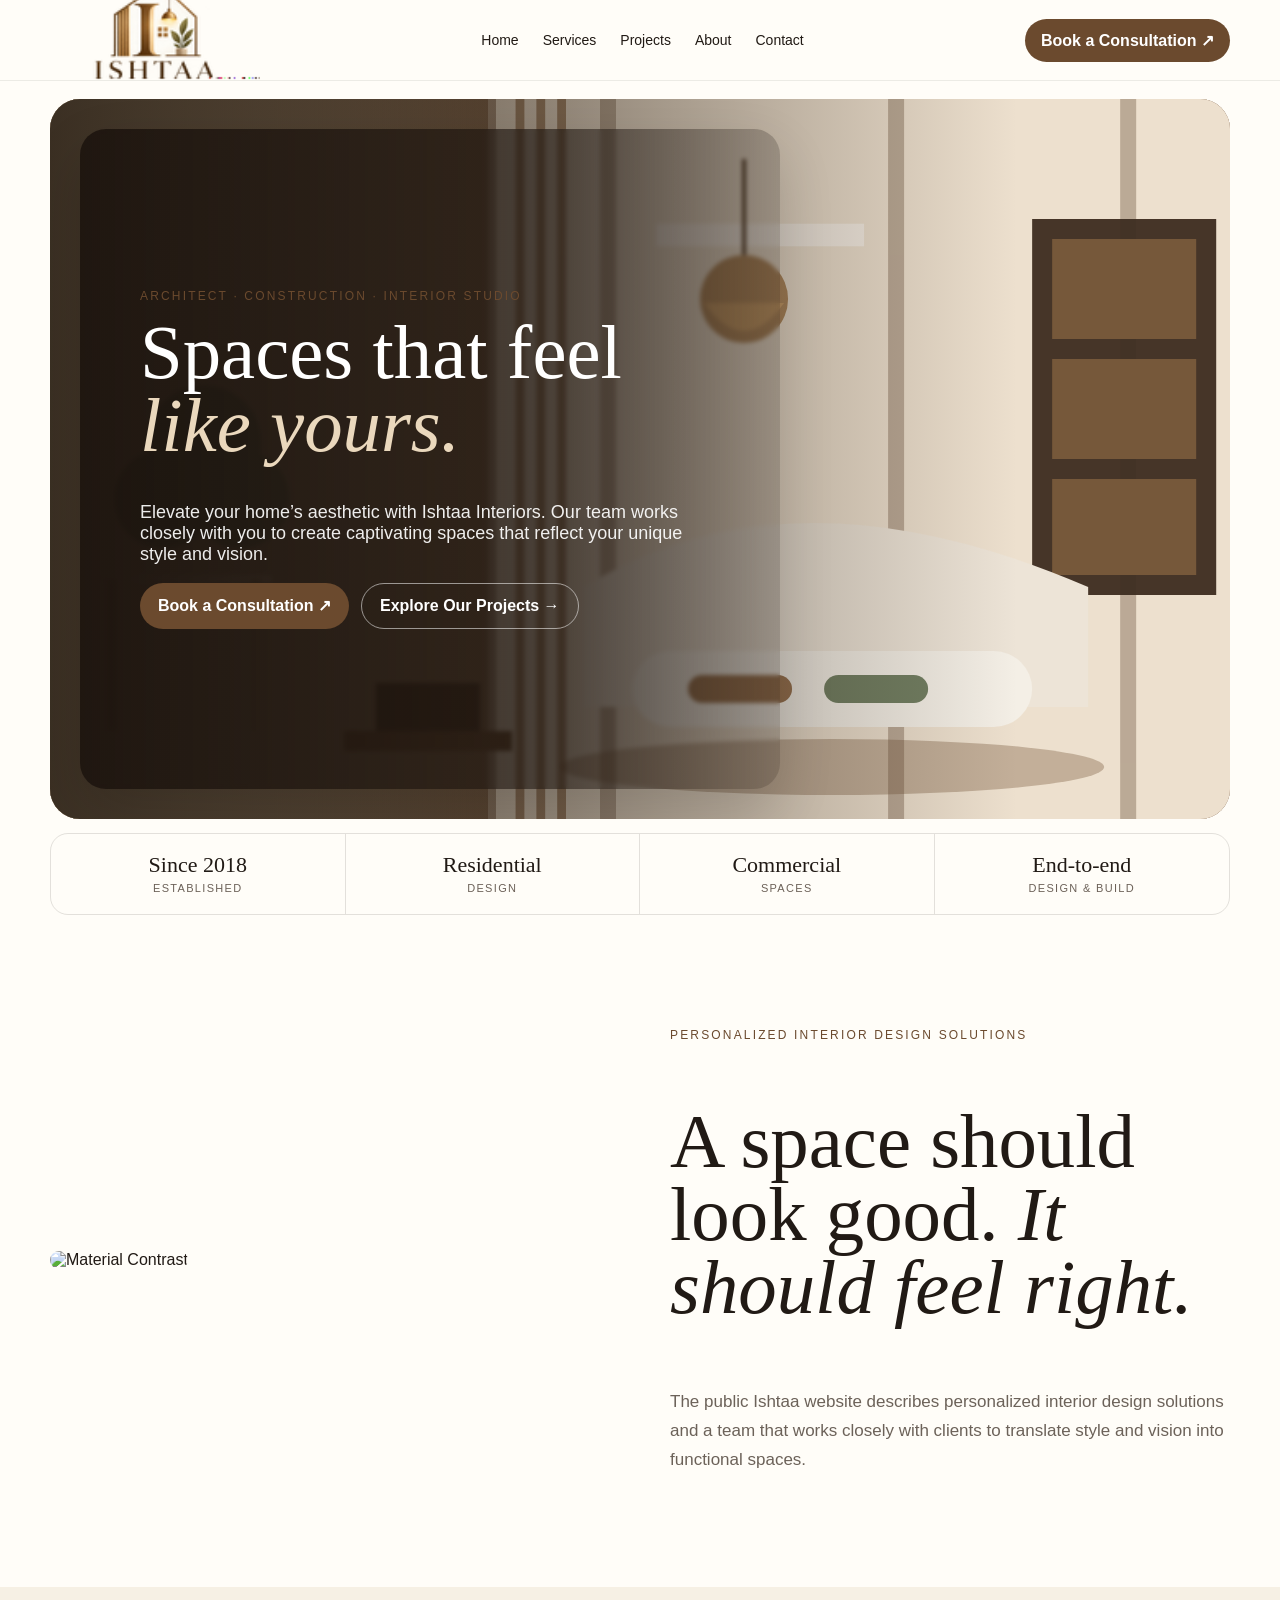
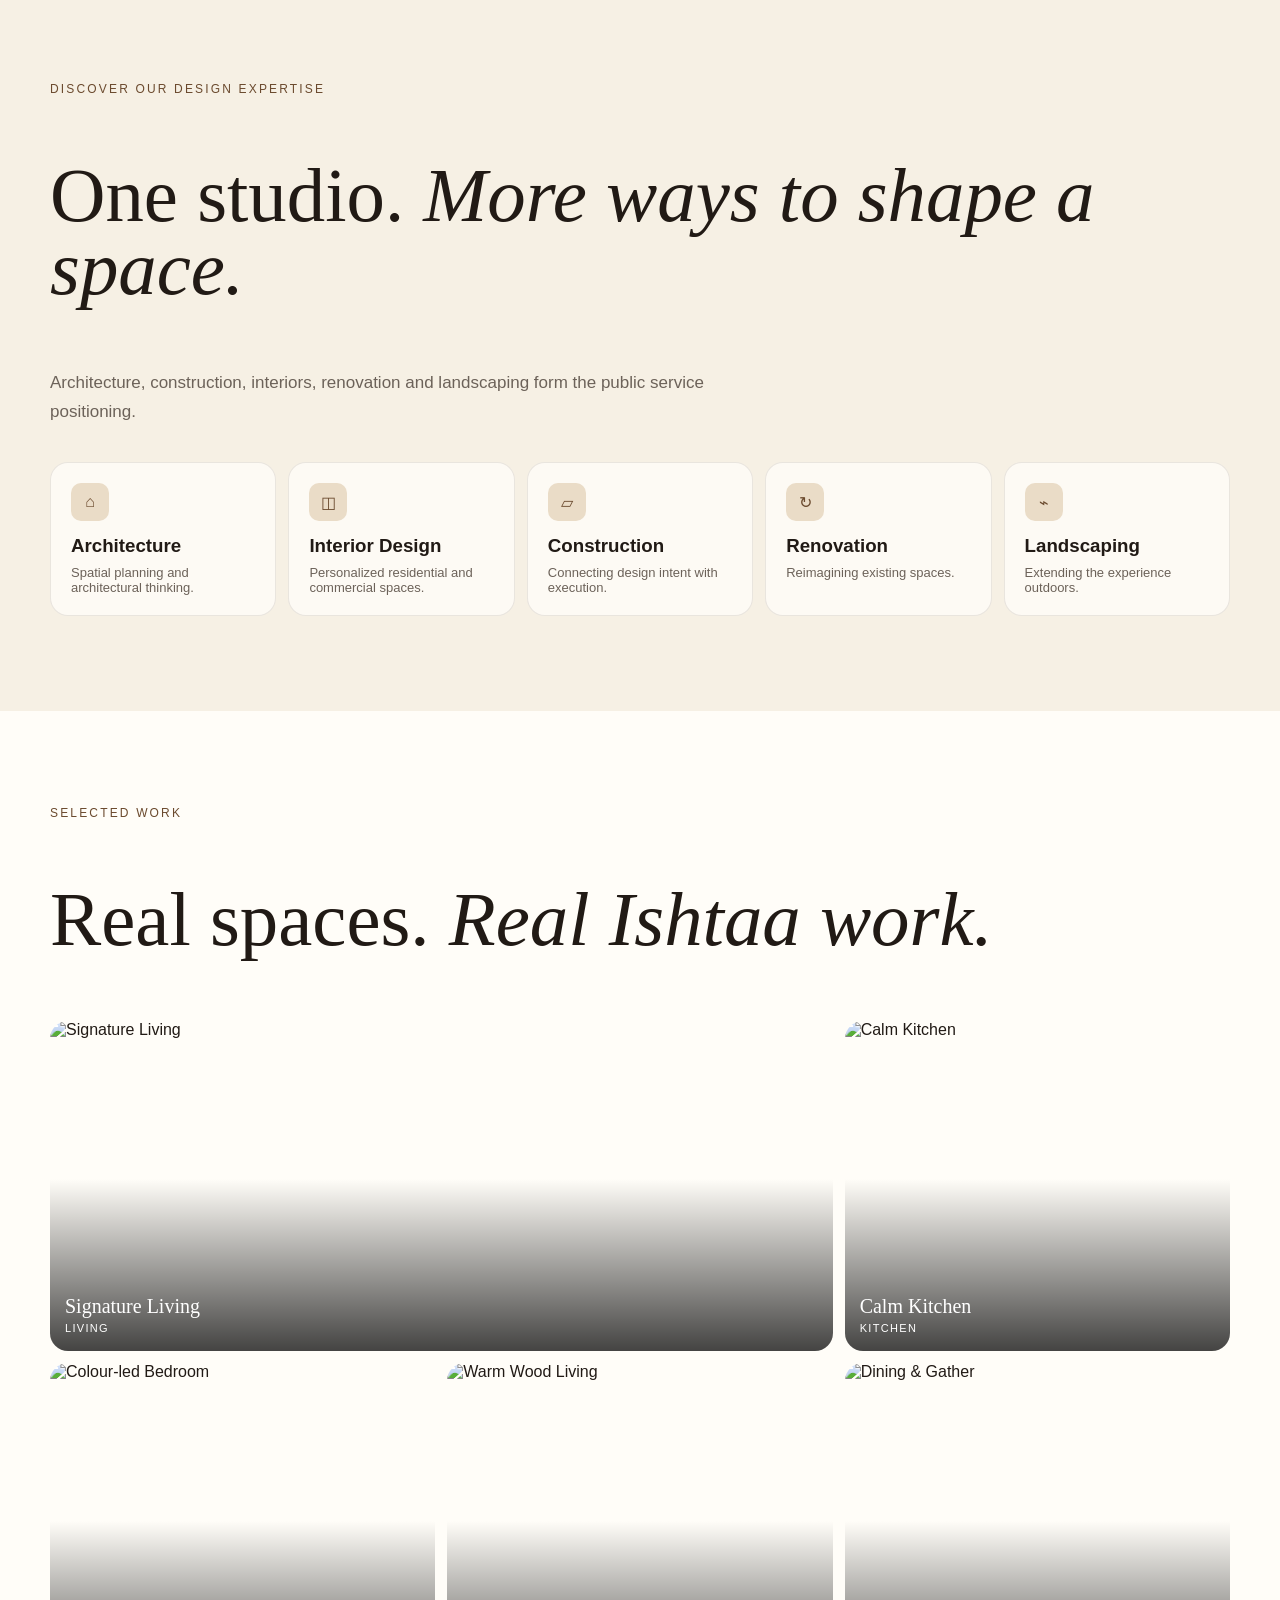
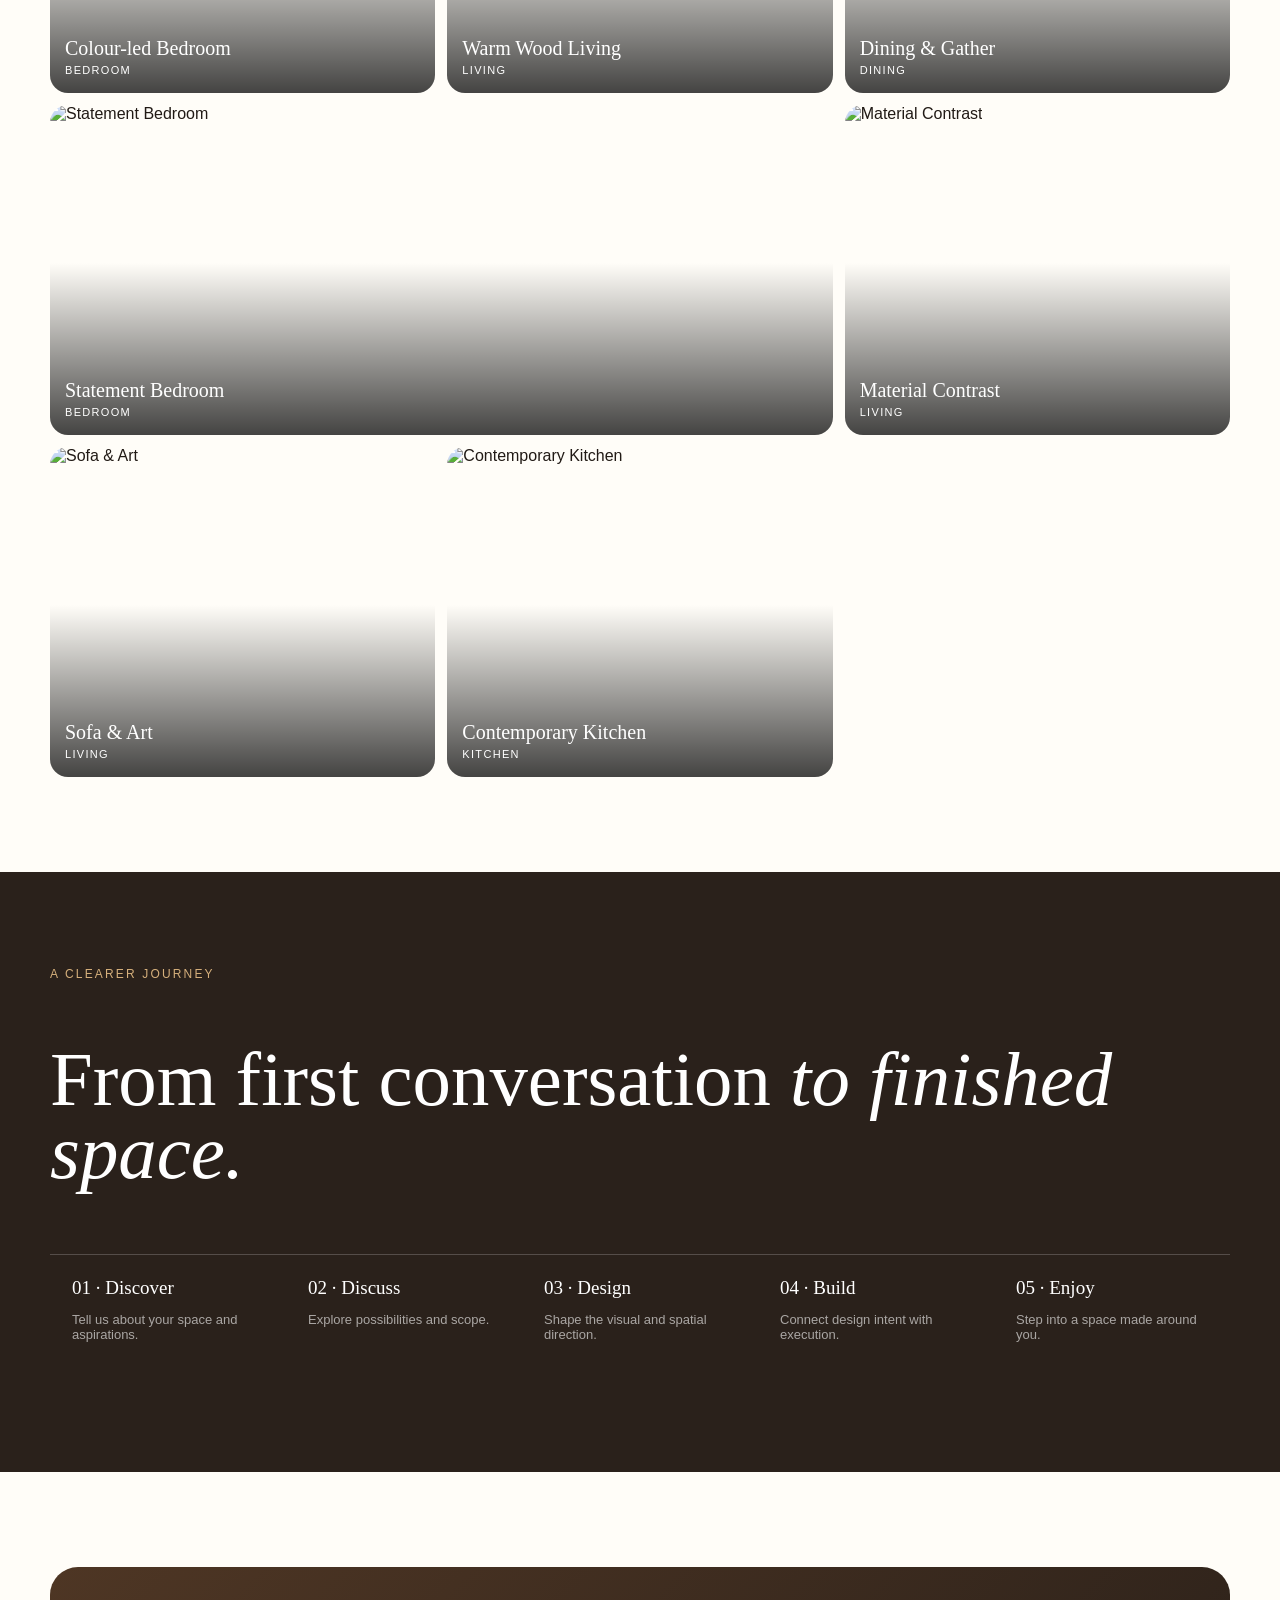
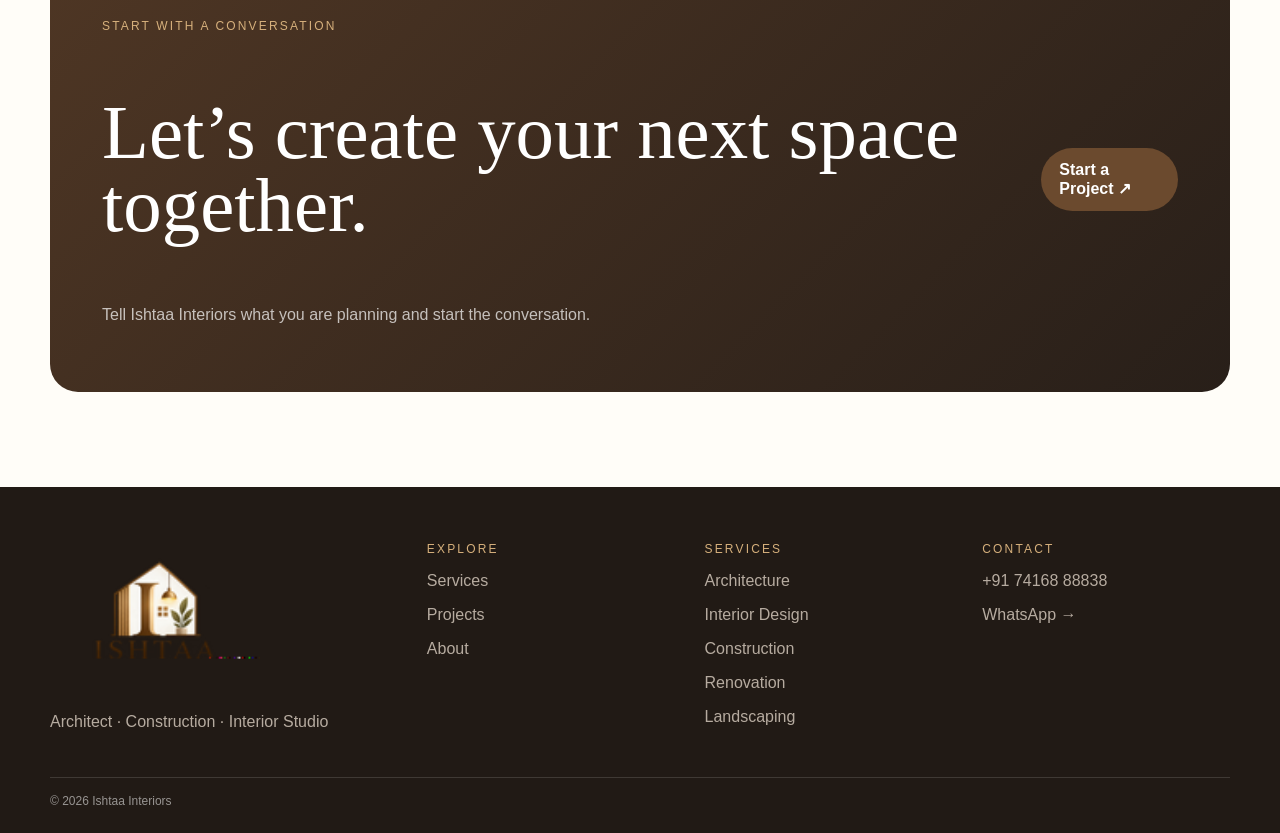
==== commit c8da7642: "Fix approved Ishtaa logo visibility on index.html" ====
--- a/index.html
+++ b/index.html
@@ -1 +1 @@
-<!doctype html><html lang="en"><head><meta charset="utf-8"><meta name="viewport" content="width=device-width,initial-scale=1"><title>ISHTAA INTERIORS</title><style>:root{--i:#211a15;--b:#6b4a2e;--g:#b38a51;--c:#f6f0e4;--p:#fffdf8}*{box-sizing:border-box}html{scroll-behavior:smooth}body{margin:0;color:var(--i);background:var(--p);font:16px Inter,Arial,sans-serif}a{text-decoration:none;color:inherit}.w{width:min(1180px,calc(100% - 28px));margin:auto}.serif{font:500 clamp(44px,6vw,86px)/.95 Georgia,serif}.small{font-size:12px;letter-spacing:.18em;text-transform:uppercase;color:var(--b)}header{position:sticky;top:0;z-index:20;background:#fffdf8ee;backdrop-filter:blur(14px);border-bottom:1px solid #211a1515}.nav{height:80px;display:flex;align-items:center;justify-content:space-between}.logo{width:210px}.links{display:flex;gap:24px;font-size:14px}.quote,.gold{background:var(--b);color:#fff;padding:12px 16px;border-radius:999px;font-weight:700}.hero{padding:18px 0}.heroCard{min-height:660px;border-radius:30px;overflow:hidden;position:relative;background:#35251a}.heroCard img{position:absolute;inset:0;width:100%;height:100%;object-fit:cover}.heroCard:after{content:"";position:absolute;inset:0;background:linear-gradient(90deg,#21170edb,#21170e70 44%,transparent 82%)}.heroText{position:relative;z-index:2;color:#fff;min-height:660px;max-width:650px;padding:70px;display:flex;justify-content:center;flex-direction:column}.heroText h1{margin:14px 0 22px}.heroText em{color:#ead8bd}.heroText p{font-size:18px;max-width:560px;color:#fffc}.actions{display:flex;gap:12px;flex-wrap:wrap}.btn{padding:13px 18px;border-radius:999px;font-weight:700;display:inline-flex}.outline{border:1px solid #fff8;color:#fff}.stats{display:grid;grid-template-columns:repeat(4,1fr);margin-top:14px;border:1px solid #211a1520;border-radius:18px;overflow:hidden}.stat{padding:18px;text-align:center;border-right:1px solid #211a1520}.stat:last-child{border:0}.stat strong{display:block;font:500 22px Georgia,serif}.stat span{font-size:11px;text-transform:uppercase;letter-spacing:.12em;color:#6c6158}section{padding:95px 0}.grid{display:grid;grid-template-columns:1fr 1fr;gap:60px;align-items:center}.photo{width:100%;aspect-ratio:1.1;object-fit:cover;border-radius:24px}.intro{font-size:17px;line-height:1.7;color:#6c6259;max-width:680px}.cream{background:var(--c)}.cards{display:grid;grid-template-columns:repeat(5,1fr);gap:12px;margin-top:35px}.card{padding:20px;border:1px solid #211a1518;border-radius:18px;background:#fffdf8cc}.icon{width:38px;height:38px;border-radius:10px;background:#eadcc7;display:grid;place-items:center;color:var(--b);margin-bottom:14px}.card h3{margin:0 0 8px}.card p{margin:0;color:#6c6259;font-size:13px}.gallery{display:grid;grid-template-columns:repeat(12,1fr);gap:12px;margin-top:26px}.item{grid-column:span 4;min-height:330px;border-radius:18px;overflow:hidden;position:relative}.item.wide{grid-column:span 8}.item img{width:100%;height:100%;object-fit:cover}.item:after{content:"";position:absolute;inset:48% 0 0;background:linear-gradient(transparent,#000b)}.meta{position:absolute;left:15px;bottom:15px;color:#fff;z-index:2}.meta strong{display:block;font:500 20px Georgia,serif}.meta span{font-size:11px;letter-spacing:.12em;text-transform:uppercase}.steps{display:grid;grid-template-columns:repeat(5,1fr);margin-top:35px;color:#fff}.step{padding:22px;border-top:1px solid #fff3}.step strong{display:block;font:500 19px Georgia,serif;margin-bottom:6px}.step p{color:#fff9;font-size:13px}.dark{background:#2a211b;color:#fff}.ctaBox{padding:52px;border-radius:28px;background:linear-gradient(135deg,#4e3624,#281f19);color:#fff;display:flex;align-items:center;justify-content:space-between;gap:25px}.footer{background:#211a15;color:#f6eadc;padding:55px 0 25px}.foot{display:grid;grid-template-columns:1.4fr 1fr 1fr 1fr;gap:30px}.footer img{width:210px}.footer p,.footer a{color:#f6eadcb3}.bottom{border-top:1px solid #fff2;margin-top:30px;padding-top:16px;font-size:12px;color:#fff8}.form{background:var(--c);padding:28px;border-radius:24px}.fields{display:grid;grid-template-columns:1fr 1fr;gap:14px}.field{display:grid;gap:7px}.field.full{grid-column:1/-1}.field input,.field select,.field textarea{width:100%;padding:13px;border:1px solid #211a1520;border-radius:12px;background:#fff;outline:0}.field textarea{min-height:140px}@media(max-width:980px){.links{display:none}.grid{grid-template-columns:1fr}.cards{grid-template-columns:repeat(2,1fr)}.steps{grid-template-columns:1fr 1fr}.foot{grid-template-columns:1.3fr 1fr 1fr}}@media(max-width:620px){.w{width:calc(100% - 22px)}.nav{height:70px}.logo{width:185px}.heroCard,.heroText{min-height:590px}.heroText{padding:35px 24px}.heroText h1{font-size:50px}.heroText p{font-size:16px}.stats{grid-template-columns:1fr 1fr}.cards{grid-template-columns:1fr}.gallery{grid-template-columns:1fr}.item,.item.wide{grid-column:auto;min-height:290px}.steps{grid-template-columns:1fr}.ctaBox{padding:36px 24px;flex-direction:column;align-items:flex-start}.fields{grid-template-columns:1fr}.field.full{grid-column:auto}.foot{grid-template-columns:1fr 1fr}.quote{display:none}}</style></head><body><header><div class="w nav"><a href="index.html"><img class="logo" src="assets/logo-04.svg" alt="ISHTAA INTERIORS"></a><nav class="links"><a href="index.html">Home</a><a href="services.html">Services</a><a href="portfolio.html">Projects</a><a href="about.html">About</a><a href="contact.html">Contact</a></nav><a class="quote" href="contact.html">Book a Consultation ↗</a></div></header><main><section class="hero"><div class="w"><div class="heroCard"><img src="assets/hero-generated.svg" alt="Interactive architectural interior hero for Ishtaa Interiors"><div class="heroText"><div class="small">Architect · Construction · Interior Studio</div><h1 class="serif">Spaces that feel <em>like yours.</em></h1><p>Elevate your home’s aesthetic with Ishtaa Interiors. Our team works closely with you to create captivating spaces that reflect your unique style and vision.</p><div class="actions"><a class="btn gold" href="contact.html">Book a Consultation ↗</a><a class="btn outline" href="portfolio.html">Explore Our Projects →</a></div></div></div><div class="stats"><div class="stat"><strong>Since 2018</strong><span>Established</span></div><div class="stat"><strong>Residential</strong><span>Design</span></div><div class="stat"><strong>Commercial</strong><span>Spaces</span></div><div class="stat"><strong>End-to-end</strong><span>Design & build</span></div></div></div></section><section><div class="w grid"><div><img class="photo" src="https://ishtaainteriors.com/wp-content/uploads/2025/03/16c2d819-052f-4eb6-b707-6ecf13e9c66d-1024x768.jpg" alt="Material Contrast"></div><div><div class="small">Personalized Interior Design Solutions</div><h2 class="serif">A space should look good. <em>It should feel right.</em></h2><p class="intro">The public Ishtaa website describes personalized interior design solutions and a team that works closely with clients to translate style and vision into functional spaces.</p></div></div></section><section class="cream" id="services"><div class="w"><div class="small">Discover Our Design Expertise</div><h2 class="serif">One studio. <em>More ways to shape a space.</em></h2><p class="intro">Architecture, construction, interiors, renovation and landscaping form the public service positioning.</p><div class="cards"><div class="card"><div class="icon">⌂</div><h3>Architecture</h3><p>Spatial planning and architectural thinking.</p></div><div class="card"><div class="icon">◫</div><h3>Interior Design</h3><p>Personalized residential and commercial spaces.</p></div><div class="card"><div class="icon">▱</div><h3>Construction</h3><p>Connecting design intent with execution.</p></div><div class="card"><div class="icon">↻</div><h3>Renovation</h3><p>Reimagining existing spaces.</p></div><div class="card"><div class="icon">⌁</div><h3>Landscaping</h3><p>Extending the experience outdoors.</p></div></div></div></section><section id="work"><div class="w"><div class="small">Selected Work</div><h2 class="serif">Real spaces. <em>Real Ishtaa work.</em></h2><div class="gallery"><article class="item wide" data-cat="living"><img src="https://ishtaainteriors.com/wp-content/uploads/2025/03/fa80f965-0091-40ab-ac39-32dad7d1b0d1-1024x768.jpg" alt="Signature Living"><div class="meta"><strong>Signature Living</strong><span>living</span></div></article><article class="item " data-cat="kitchen"><img src="https://ishtaainteriors.com/wp-content/uploads/2025/03/e3bf7790-a618-4a70-ac47-4ee788da1f38-1024x730.jpg" alt="Calm Kitchen"><div class="meta"><strong>Calm Kitchen</strong><span>kitchen</span></div></article><article class="item " data-cat="bedroom"><img src="https://ishtaainteriors.com/wp-content/uploads/2025/03/058eb899-695b-41eb-a74e-aea800db76db-768x1024.jpg" alt="Colour-led Bedroom"><div class="meta"><strong>Colour-led Bedroom</strong><span>bedroom</span></div></article><article class="item " data-cat="living"><img src="https://ishtaainteriors.com/wp-content/uploads/2025/03/3d258397-cda4-41ec-afd2-9a0391f3aa58-1024x768.jpg" alt="Warm Wood Living"><div class="meta"><strong>Warm Wood Living</strong><span>living</span></div></article><article class="item " data-cat="dining"><img src="https://ishtaainteriors.com/wp-content/uploads/2025/03/e855c9b5-906d-47b7-b1bc-0c99dd8b0352-768x1024.jpg" alt="Dining & Gather"><div class="meta"><strong>Dining & Gather</strong><span>dining</span></div></article><article class="item wide" data-cat="bedroom"><img src="https://ishtaainteriors.com/wp-content/uploads/2025/03/8695a812-6b93-41b7-ae76-74a3fcb1993a-768x1024.jpg" alt="Statement Bedroom"><div class="meta"><strong>Statement Bedroom</strong><span>bedroom</span></div></article><article class="item " data-cat="living"><img src="https://ishtaainteriors.com/wp-content/uploads/2025/03/16c2d819-052f-4eb6-b707-6ecf13e9c66d-1024x768.jpg" alt="Material Contrast"><div class="meta"><strong>Material Contrast</strong><span>living</span></div></article><article class="item " data-cat="living"><img src="https://ishtaainteriors.com/wp-content/uploads/2025/03/48f8ecbf-0d5a-4185-91aa-431fa25daff9-1024x768.jpg" alt="Sofa & Art"><div class="meta"><strong>Sofa & Art</strong><span>living</span></div></article><article class="item " data-cat="kitchen"><img src="https://ishtaainteriors.com/wp-content/uploads/2025/03/9b8ccc67-d7c0-41bd-87e7-ea43bfe678de-768x1024.jpg" alt="Contemporary Kitchen"><div class="meta"><strong>Contemporary Kitchen</strong><span>kitchen</span></div></article></div></div></section><section class="dark" id="process"><div class="w"><div class="small" style="color:#d6b07c">A clearer journey</div><h2 class="serif">From first conversation <em>to finished space.</em></h2><div class="steps"><div class="step"><strong>01 · Discover</strong><p>Tell us about your space and aspirations.</p></div><div class="step"><strong>02 · Discuss</strong><p>Explore possibilities and scope.</p></div><div class="step"><strong>03 · Design</strong><p>Shape the visual and spatial direction.</p></div><div class="step"><strong>04 · Build</strong><p>Connect design intent with execution.</p></div><div class="step"><strong>05 · Enjoy</strong><p>Step into a space made around you.</p></div></div></div></section><section><div class="w"><div class="ctaBox"><div><div class="small" style="color:#d6b07c">Start with a conversation</div><h2 class="serif">Let’s create your next space together.</h2><p style="color:#ffffffb3">Tell Ishtaa Interiors what you are planning and start the conversation.</p></div><a class="btn gold" href="contact.html">Start a Project ↗</a></div></div></section></main><footer class="footer"><div class="w foot"><div><img src="assets/logo-04.svg" alt="ISHTAA INTERIORS"><p>Architect · Construction · Interior Studio</p></div><div><div class="small" style="color:#d6b07c">Explore</div><p><a href="services.html">Services</a></p><p><a href="portfolio.html">Projects</a></p><p><a href="about.html">About</a></p></div><div><div class="small" style="color:#d6b07c">Services</div><p>Architecture</p><p>Interior Design</p><p>Construction</p><p>Renovation</p><p>Landscaping</p></div><div><div class="small" style="color:#d6b07c">Contact</div><p><a href="tel:+917416888838">+91 74168 88838</a></p><p><a href="https://wa.me/917416888838">WhatsApp →</a></p></div></div><div class="w bottom">© 2026 Ishtaa Interiors</div></footer></body></html>+<!doctype html><html lang="en"><head><meta charset="utf-8"><meta name="viewport" content="width=device-width,initial-scale=1"><title>ISHTAA INTERIORS</title><style>:root{--i:#211a15;--b:#6b4a2e;--g:#b38a51;--c:#f6f0e4;--p:#fffdf8}*{box-sizing:border-box}html{scroll-behavior:smooth}body{margin:0;color:var(--i);background:var(--p);font:16px Inter,Arial,sans-serif}a{text-decoration:none;color:inherit}.w{width:min(1180px,calc(100% - 28px));margin:auto}.serif{font:500 clamp(44px,6vw,86px)/.95 Georgia,serif}.small{font-size:12px;letter-spacing:.18em;text-transform:uppercase;color:var(--b)}header{position:sticky;top:0;z-index:20;background:#fffdf8ee;backdrop-filter:blur(14px);border-bottom:1px solid #211a1515}.nav{height:80px;display:flex;align-items:center;justify-content:space-between}.logo{width:210px}.links{display:flex;gap:24px;font-size:14px}.quote,.gold{background:var(--b);color:#fff;padding:12px 16px;border-radius:999px;font-weight:700}.hero{padding:18px 0}.heroCard{min-height:660px;border-radius:30px;overflow:hidden;position:relative;background:#35251a}.heroCard img{position:absolute;inset:0;width:100%;height:100%;object-fit:cover}.heroCard:after{content:"";position:absolute;inset:0;background:linear-gradient(90deg,#21170edb,#21170e70 44%,transparent 82%)}.heroText{position:relative;z-index:2;color:#fff;min-height:660px;max-width:700px;margin:30px;padding:70px 60px;display:flex;justify-content:center;flex-direction:column;border-radius:26px;background:linear-gradient(90deg,rgba(25,17,12,.82),rgba(25,17,12,.58) 68%,rgba(25,17,12,.22));box-shadow:0 22px 55px rgba(0,0,0,.14);backdrop-filter:blur(2px)}.heroText h1{margin:14px 0 22px}.heroText em{color:#ead8bd}.heroText p{font-size:18px;max-width:560px;color:rgba(255,255,255,.92)}.actions{display:flex;gap:12px;flex-wrap:wrap}.btn{padding:13px 18px;border-radius:999px;font-weight:700;display:inline-flex}.outline{border:1px solid #fff8;color:#fff}.stats{display:grid;grid-template-columns:repeat(4,1fr);margin-top:14px;border:1px solid #211a1520;border-radius:18px;overflow:hidden}.stat{padding:18px;text-align:center;border-right:1px solid #211a1520}.stat:last-child{border:0}.stat strong{display:block;font:500 22px Georgia,serif}.stat span{font-size:11px;text-transform:uppercase;letter-spacing:.12em;color:#6c6158}section{padding:95px 0}.grid{display:grid;grid-template-columns:1fr 1fr;gap:60px;align-items:center}.photo{width:100%;aspect-ratio:1.1;object-fit:cover;border-radius:24px}.intro{font-size:17px;line-height:1.7;color:#6c6259;max-width:680px}.cream{background:var(--c)}.cards{display:grid;grid-template-columns:repeat(5,1fr);gap:12px;margin-top:35px}.card{padding:20px;border:1px solid #211a1518;border-radius:18px;background:#fffdf8cc}.icon{width:38px;height:38px;border-radius:10px;background:#eadcc7;display:grid;place-items:center;color:var(--b);margin-bottom:14px}.card h3{margin:0 0 8px}.card p{margin:0;color:#6c6259;font-size:13px}.gallery{display:grid;grid-template-columns:repeat(12,1fr);gap:12px;margin-top:26px}.item{grid-column:span 4;min-height:330px;border-radius:18px;overflow:hidden;position:relative}.item.wide{grid-column:span 8}.item img{width:100%;height:100%;object-fit:cover}.item:after{content:"";position:absolute;inset:48% 0 0;background:linear-gradient(transparent,#000b)}.meta{position:absolute;left:15px;bottom:15px;color:#fff;z-index:2}.meta strong{display:block;font:500 20px Georgia,serif}.meta span{font-size:11px;letter-spacing:.12em;text-transform:uppercase}.steps{display:grid;grid-template-columns:repeat(5,1fr);margin-top:35px;color:#fff}.step{padding:22px;border-top:1px solid #fff3}.step strong{display:block;font:500 19px Georgia,serif;margin-bottom:6px}.step p{color:#fff9;font-size:13px}.dark{background:#2a211b;color:#fff}.ctaBox{padding:52px;border-radius:28px;background:linear-gradient(135deg,#4e3624,#281f19);color:#fff;display:flex;align-items:center;justify-content:space-between;gap:25px}.footer{background:#211a15;color:#f6eadc;padding:55px 0 25px}.foot{display:grid;grid-template-columns:1.4fr 1fr 1fr 1fr;gap:30px}.footer img{width:210px}.footer p,.footer a{color:#f6eadcb3}.bottom{border-top:1px solid #fff2;margin-top:30px;padding-top:16px;font-size:12px;color:#fff8}.form{background:var(--c);padding:28px;border-radius:24px}.fields{display:grid;grid-template-columns:1fr 1fr;gap:14px}.field{display:grid;gap:7px}.field.full{grid-column:1/-1}.field input,.field select,.field textarea{width:100%;padding:13px;border:1px solid #211a1520;border-radius:12px;background:#fff;outline:0}.field textarea{min-height:140px}@media(max-width:980px){.links{display:none}.grid{grid-template-columns:1fr}.cards{grid-template-columns:repeat(2,1fr)}.steps{grid-template-columns:1fr 1fr}.foot{grid-template-columns:1.3fr 1fr 1fr}}@media(max-width:620px){.w{width:calc(100% - 22px)}.nav{height:70px}.logo{width:185px}.heroCard,.heroText{min-height:590px}.heroText{padding:35px 24px}.heroText h1{font-size:50px}.heroText p{font-size:16px}.stats{grid-template-columns:1fr 1fr}.cards{grid-template-columns:1fr}.gallery{grid-template-columns:1fr}.item,.item.wide{grid-column:auto;min-height:290px}.steps{grid-template-columns:1fr}.ctaBox{padding:36px 24px;flex-direction:column;align-items:flex-start}.fields{grid-template-columns:1fr}.field.full{grid-column:auto}.foot{grid-template-columns:1fr 1fr}.quote{display:none}}</style></head><body><header><div class="w nav"><a href="index.html"><img class="logo" src="assets/logo-approved.png" alt="ISHTAA INTERIORS"></a><nav class="links"><a href="index.html">Home</a><a href="services.html">Services</a><a href="portfolio.html">Projects</a><a href="about.html">About</a><a href="contact.html">Contact</a></nav><a class="quote" href="contact.html">Book a Consultation ↗</a></div></header><main><section class="hero"><div class="w"><div class="heroCard"><img src="assets/hero-generated.svg" alt="Interactive architectural interior hero for Ishtaa Interiors"><div class="heroText"><div class="small">Architect · Construction · Interior Studio</div><h1 class="serif">Spaces that feel <em>like yours.</em></h1><p>Elevate your home’s aesthetic with Ishtaa Interiors. Our team works closely with you to create captivating spaces that reflect your unique style and vision.</p><div class="actions"><a class="btn gold" href="contact.html">Book a Consultation ↗</a><a class="btn outline" href="portfolio.html">Explore Our Projects →</a></div></div></div><div class="stats"><div class="stat"><strong>Since 2018</strong><span>Established</span></div><div class="stat"><strong>Residential</strong><span>Design</span></div><div class="stat"><strong>Commercial</strong><span>Spaces</span></div><div class="stat"><strong>End-to-end</strong><span>Design & build</span></div></div></div></section><section><div class="w grid"><div><img class="photo" src="https://ishtaainteriors.com/wp-content/uploads/2025/03/16c2d819-052f-4eb6-b707-6ecf13e9c66d-1024x768.jpg" alt="Material Contrast"></div><div><div class="small">Personalized Interior Design Solutions</div><h2 class="serif">A space should look good. <em>It should feel right.</em></h2><p class="intro">The public Ishtaa website describes personalized interior design solutions and a team that works closely with clients to translate style and vision into functional spaces.</p></div></div></section><section class="cream" id="services"><div class="w"><div class="small">Discover Our Design Expertise</div><h2 class="serif">One studio. <em>More ways to shape a space.</em></h2><p class="intro">Architecture, construction, interiors, renovation and landscaping form the public service positioning.</p><div class="cards"><div class="card"><div class="icon">⌂</div><h3>Architecture</h3><p>Spatial planning and architectural thinking.</p></div><div class="card"><div class="icon">◫</div><h3>Interior Design</h3><p>Personalized residential and commercial spaces.</p></div><div class="card"><div class="icon">▱</div><h3>Construction</h3><p>Connecting design intent with execution.</p></div><div class="card"><div class="icon">↻</div><h3>Renovation</h3><p>Reimagining existing spaces.</p></div><div class="card"><div class="icon">⌁</div><h3>Landscaping</h3><p>Extending the experience outdoors.</p></div></div></div></section><section id="work"><div class="w"><div class="small">Selected Work</div><h2 class="serif">Real spaces. <em>Real Ishtaa work.</em></h2><div class="gallery"><article class="item wide" data-cat="living"><img src="https://ishtaainteriors.com/wp-content/uploads/2025/03/fa80f965-0091-40ab-ac39-32dad7d1b0d1-1024x768.jpg" alt="Signature Living"><div class="meta"><strong>Signature Living</strong><span>living</span></div></article><article class="item " data-cat="kitchen"><img src="https://ishtaainteriors.com/wp-content/uploads/2025/03/e3bf7790-a618-4a70-ac47-4ee788da1f38-1024x730.jpg" alt="Calm Kitchen"><div class="meta"><strong>Calm Kitchen</strong><span>kitchen</span></div></article><article class="item " data-cat="bedroom"><img src="https://ishtaainteriors.com/wp-content/uploads/2025/03/058eb899-695b-41eb-a74e-aea800db76db-768x1024.jpg" alt="Colour-led Bedroom"><div class="meta"><strong>Colour-led Bedroom</strong><span>bedroom</span></div></article><article class="item " data-cat="living"><img src="https://ishtaainteriors.com/wp-content/uploads/2025/03/3d258397-cda4-41ec-afd2-9a0391f3aa58-1024x768.jpg" alt="Warm Wood Living"><div class="meta"><strong>Warm Wood Living</strong><span>living</span></div></article><article class="item " data-cat="dining"><img src="https://ishtaainteriors.com/wp-content/uploads/2025/03/e855c9b5-906d-47b7-b1bc-0c99dd8b0352-768x1024.jpg" alt="Dining & Gather"><div class="meta"><strong>Dining & Gather</strong><span>dining</span></div></article><article class="item wide" data-cat="bedroom"><img src="https://ishtaainteriors.com/wp-content/uploads/2025/03/8695a812-6b93-41b7-ae76-74a3fcb1993a-768x1024.jpg" alt="Statement Bedroom"><div class="meta"><strong>Statement Bedroom</strong><span>bedroom</span></div></article><article class="item " data-cat="living"><img src="https://ishtaainteriors.com/wp-content/uploads/2025/03/16c2d819-052f-4eb6-b707-6ecf13e9c66d-1024x768.jpg" alt="Material Contrast"><div class="meta"><strong>Material Contrast</strong><span>living</span></div></article><article class="item " data-cat="living"><img src="https://ishtaainteriors.com/wp-content/uploads/2025/03/48f8ecbf-0d5a-4185-91aa-431fa25daff9-1024x768.jpg" alt="Sofa & Art"><div class="meta"><strong>Sofa & Art</strong><span>living</span></div></article><article class="item " data-cat="kitchen"><img src="https://ishtaainteriors.com/wp-content/uploads/2025/03/9b8ccc67-d7c0-41bd-87e7-ea43bfe678de-768x1024.jpg" alt="Contemporary Kitchen"><div class="meta"><strong>Contemporary Kitchen</strong><span>kitchen</span></div></article></div></div></section><section class="dark" id="process"><div class="w"><div class="small" style="color:#d6b07c">A clearer journey</div><h2 class="serif">From first conversation <em>to finished space.</em></h2><div class="steps"><div class="step"><strong>01 · Discover</strong><p>Tell us about your space and aspirations.</p></div><div class="step"><strong>02 · Discuss</strong><p>Explore possibilities and scope.</p></div><div class="step"><strong>03 · Design</strong><p>Shape the visual and spatial direction.</p></div><div class="step"><strong>04 · Build</strong><p>Connect design intent with execution.</p></div><div class="step"><strong>05 · Enjoy</strong><p>Step into a space made around you.</p></div></div></div></section><section><div class="w"><div class="ctaBox"><div><div class="small" style="color:#d6b07c">Start with a conversation</div><h2 class="serif">Let’s create your next space together.</h2><p style="color:#ffffffb3">Tell Ishtaa Interiors what you are planning and start the conversation.</p></div><a class="btn gold" href="contact.html">Start a Project ↗</a></div></div></section></main><footer class="footer"><div class="w foot"><div><img src="assets/logo-approved.png" alt="ISHTAA INTERIORS"><p>Architect · Construction · Interior Studio</p></div><div><div class="small" style="color:#d6b07c">Explore</div><p><a href="services.html">Services</a></p><p><a href="portfolio.html">Projects</a></p><p><a href="about.html">About</a></p></div><div><div class="small" style="color:#d6b07c">Services</div><p>Architecture</p><p>Interior Design</p><p>Construction</p><p>Renovation</p><p>Landscaping</p></div><div><div class="small" style="color:#d6b07c">Contact</div><p><a href="tel:+917416888838">+91 74168 88838</a></p><p><a href="https://wa.me/917416888838">WhatsApp →</a></p></div></div><div class="w bottom">© 2026 Ishtaa Interiors</div></footer></body></html>
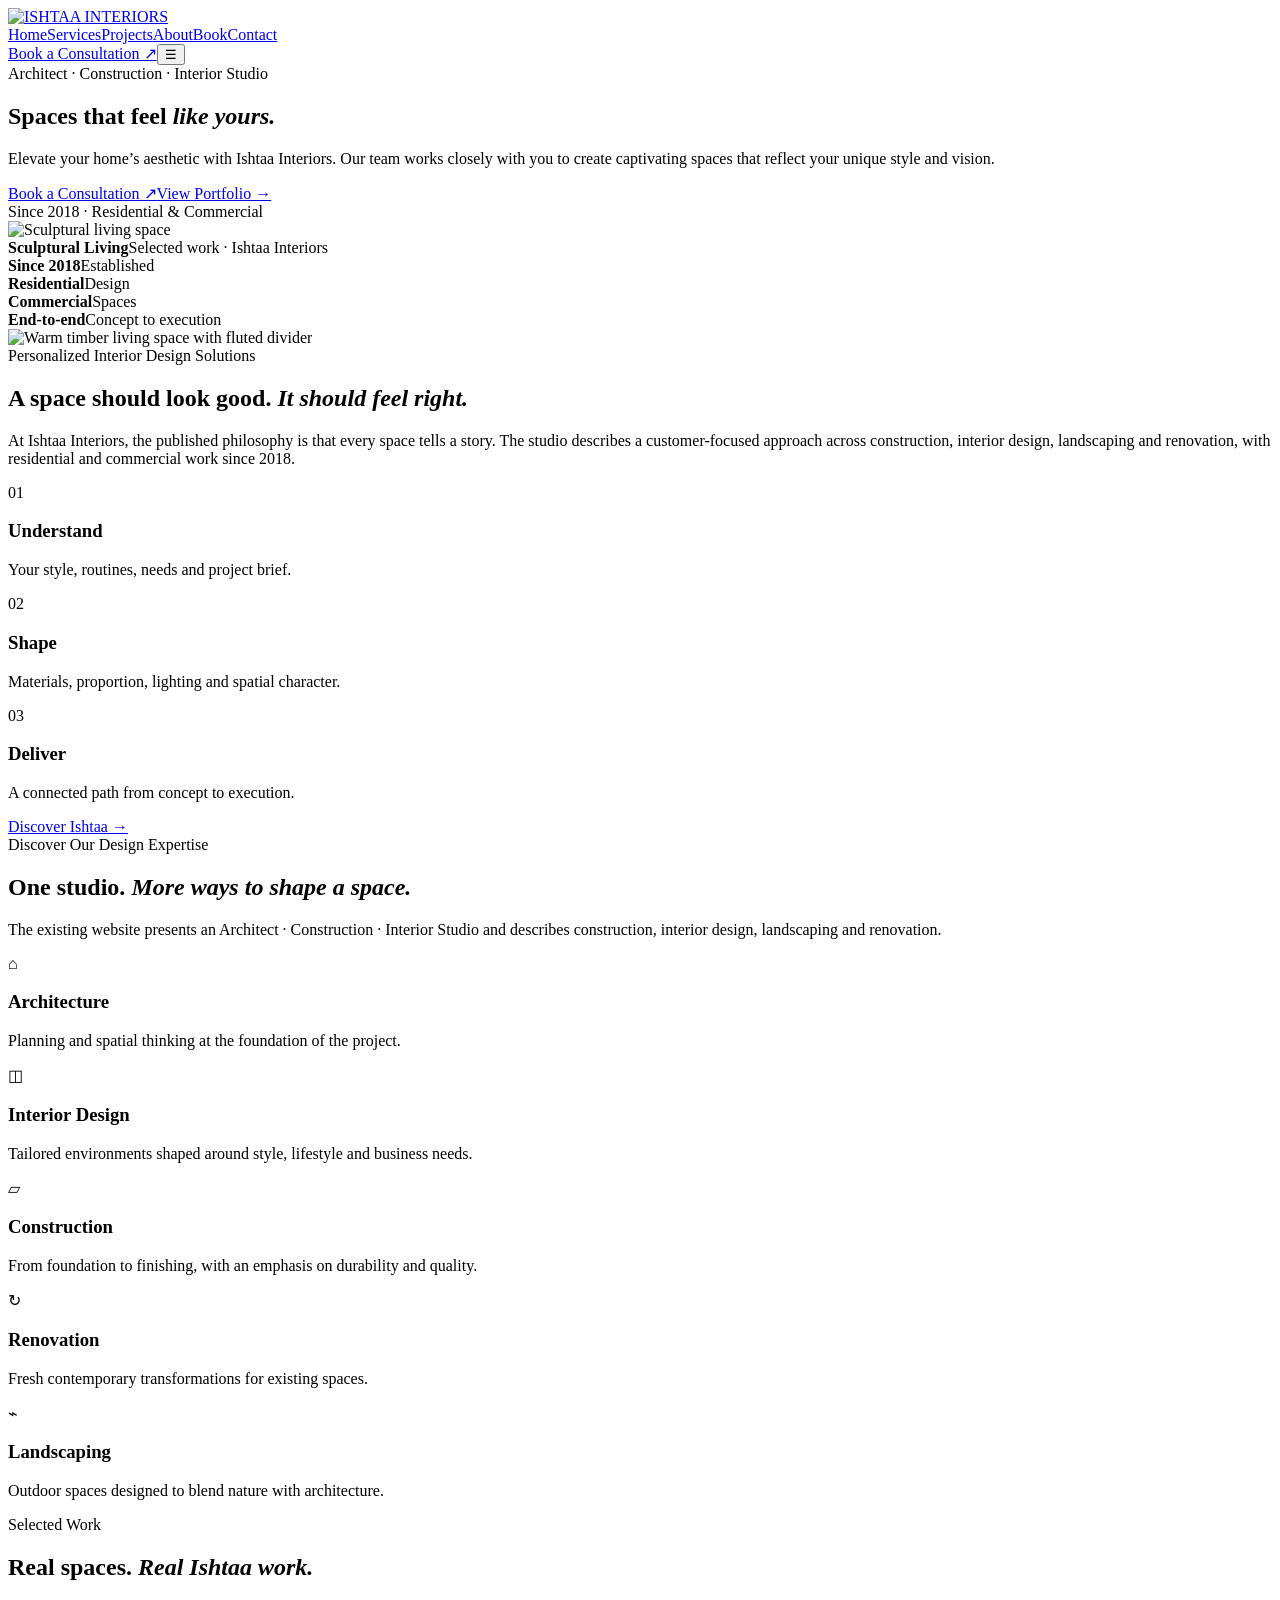
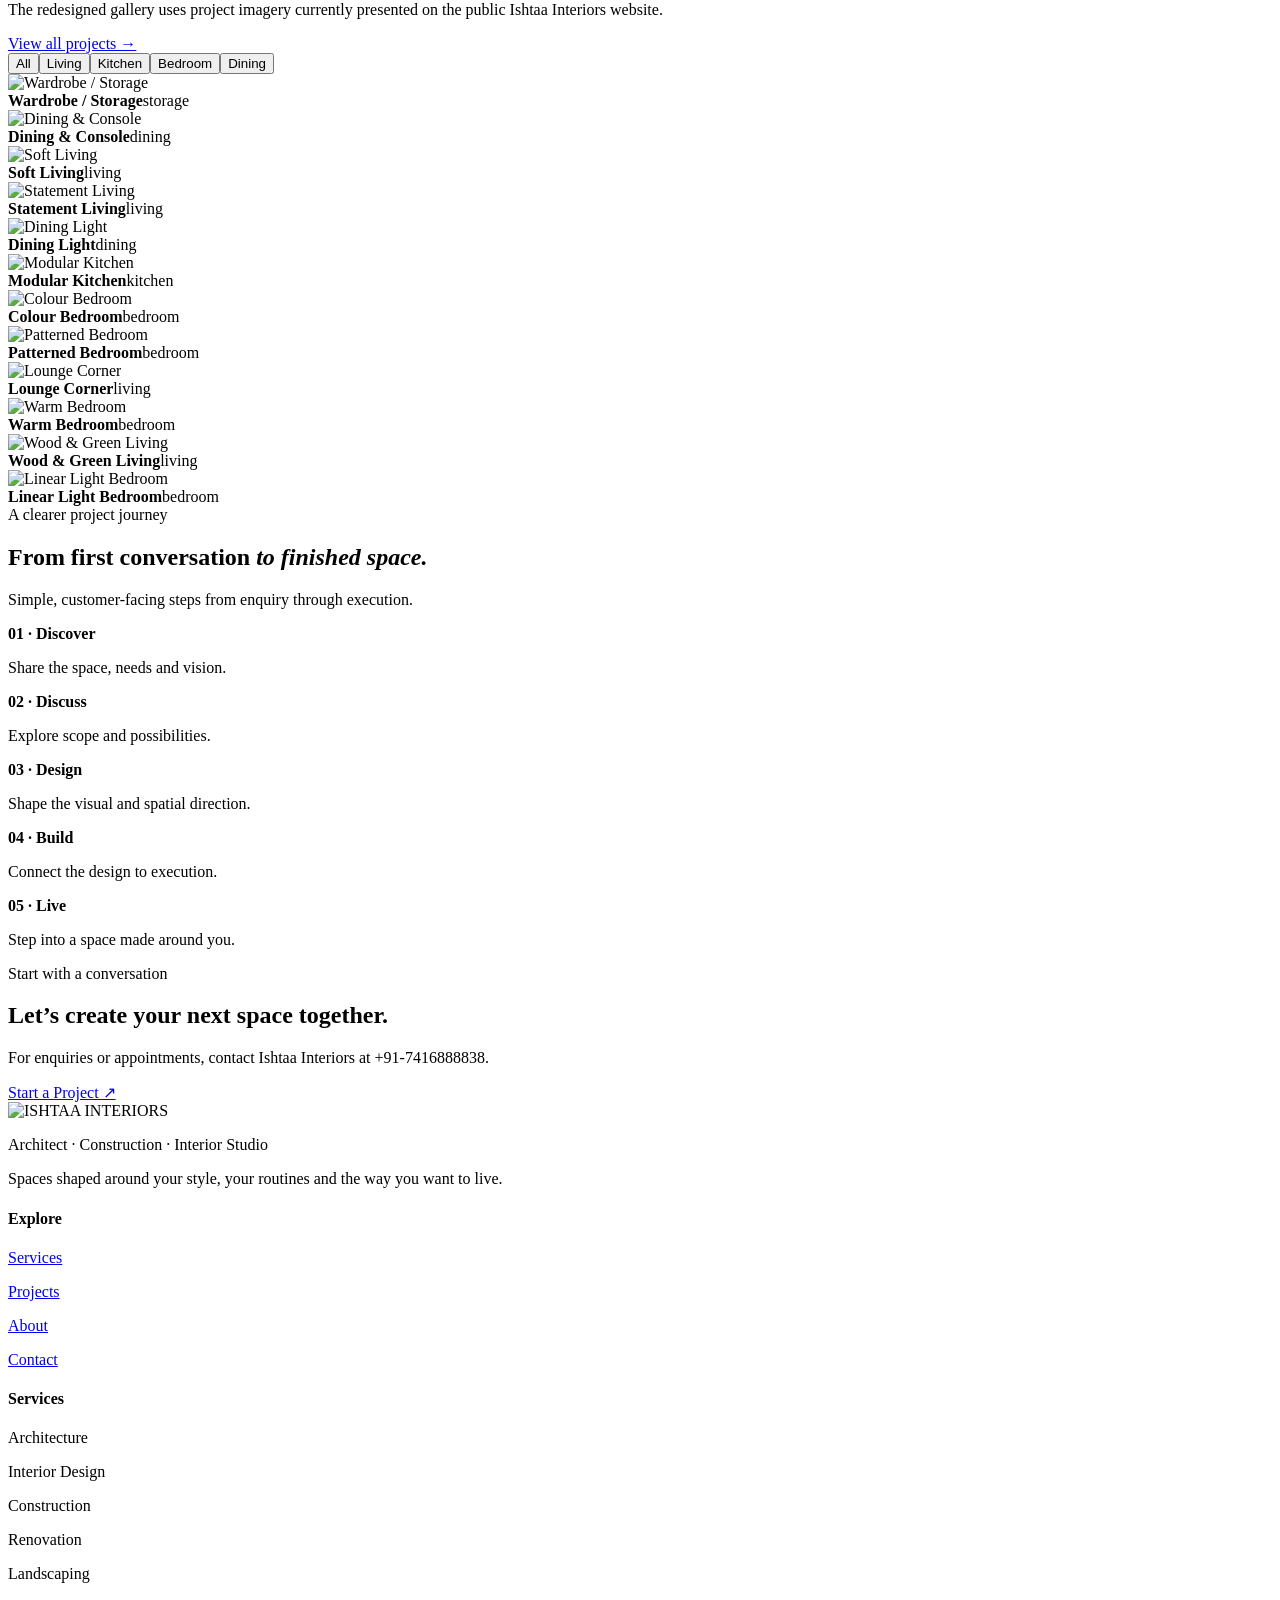
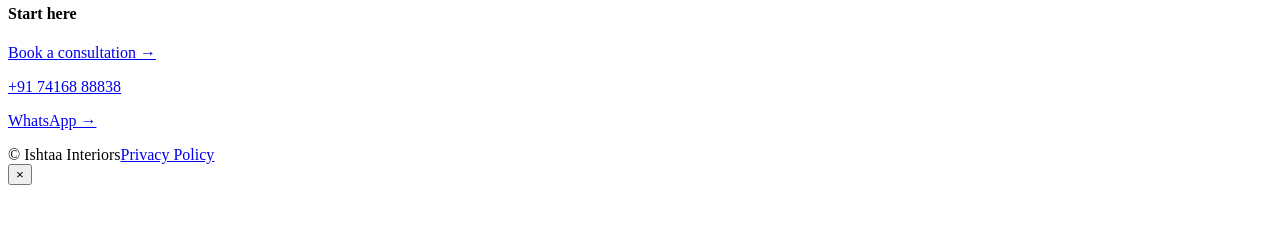
==== commit a0cad93e: "Premium Ishtaa redesign: index.html" ====
--- a/index.html
+++ b/index.html
@@ -1 +1,7 @@
-<!doctype html><html lang="en"><head><meta charset="utf-8"><meta name="viewport" content="width=device-width,initial-scale=1"><title>ISHTAA INTERIORS</title><style>:root{--i:#211a15;--b:#6b4a2e;--g:#b38a51;--c:#f6f0e4;--p:#fffdf8}*{box-sizing:border-box}html{scroll-behavior:smooth}body{margin:0;color:var(--i);background:var(--p);font:16px Inter,Arial,sans-serif}a{text-decoration:none;color:inherit}.w{width:min(1180px,calc(100% - 28px));margin:auto}.serif{font:500 clamp(44px,6vw,86px)/.95 Georgia,serif}.small{font-size:12px;letter-spacing:.18em;text-transform:uppercase;color:var(--b)}header{position:sticky;top:0;z-index:20;background:#fffdf8ee;backdrop-filter:blur(14px);border-bottom:1px solid #211a1515}.nav{height:80px;display:flex;align-items:center;justify-content:space-between}.logo{width:210px}.links{display:flex;gap:24px;font-size:14px}.quote,.gold{background:var(--b);color:#fff;padding:12px 16px;border-radius:999px;font-weight:700}.hero{padding:18px 0}.heroCard{min-height:660px;border-radius:30px;overflow:hidden;position:relative;background:#35251a}.heroCard img{position:absolute;inset:0;width:100%;height:100%;object-fit:cover}.heroCard:after{content:"";position:absolute;inset:0;background:linear-gradient(90deg,#21170edb,#21170e70 44%,transparent 82%)}.heroText{position:relative;z-index:2;color:#fff;min-height:660px;max-width:700px;margin:30px;padding:70px 60px;display:flex;justify-content:center;flex-direction:column;border-radius:26px;background:linear-gradient(90deg,rgba(25,17,12,.82),rgba(25,17,12,.58) 68%,rgba(25,17,12,.22));box-shadow:0 22px 55px rgba(0,0,0,.14);backdrop-filter:blur(2px)}.heroText h1{margin:14px 0 22px}.heroText em{color:#ead8bd}.heroText p{font-size:18px;max-width:560px;color:rgba(255,255,255,.92)}.actions{display:flex;gap:12px;flex-wrap:wrap}.btn{padding:13px 18px;border-radius:999px;font-weight:700;display:inline-flex}.outline{border:1px solid #fff8;color:#fff}.stats{display:grid;grid-template-columns:repeat(4,1fr);margin-top:14px;border:1px solid #211a1520;border-radius:18px;overflow:hidden}.stat{padding:18px;text-align:center;border-right:1px solid #211a1520}.stat:last-child{border:0}.stat strong{display:block;font:500 22px Georgia,serif}.stat span{font-size:11px;text-transform:uppercase;letter-spacing:.12em;color:#6c6158}section{padding:95px 0}.grid{display:grid;grid-template-columns:1fr 1fr;gap:60px;align-items:center}.photo{width:100%;aspect-ratio:1.1;object-fit:cover;border-radius:24px}.intro{font-size:17px;line-height:1.7;color:#6c6259;max-width:680px}.cream{background:var(--c)}.cards{display:grid;grid-template-columns:repeat(5,1fr);gap:12px;margin-top:35px}.card{padding:20px;border:1px solid #211a1518;border-radius:18px;background:#fffdf8cc}.icon{width:38px;height:38px;border-radius:10px;background:#eadcc7;display:grid;place-items:center;color:var(--b);margin-bottom:14px}.card h3{margin:0 0 8px}.card p{margin:0;color:#6c6259;font-size:13px}.gallery{display:grid;grid-template-columns:repeat(12,1fr);gap:12px;margin-top:26px}.item{grid-column:span 4;min-height:330px;border-radius:18px;overflow:hidden;position:relative}.item.wide{grid-column:span 8}.item img{width:100%;height:100%;object-fit:cover}.item:after{content:"";position:absolute;inset:48% 0 0;background:linear-gradient(transparent,#000b)}.meta{position:absolute;left:15px;bottom:15px;color:#fff;z-index:2}.meta strong{display:block;font:500 20px Georgia,serif}.meta span{font-size:11px;letter-spacing:.12em;text-transform:uppercase}.steps{display:grid;grid-template-columns:repeat(5,1fr);margin-top:35px;color:#fff}.step{padding:22px;border-top:1px solid #fff3}.step strong{display:block;font:500 19px Georgia,serif;margin-bottom:6px}.step p{color:#fff9;font-size:13px}.dark{background:#2a211b;color:#fff}.ctaBox{padding:52px;border-radius:28px;background:linear-gradient(135deg,#4e3624,#281f19);color:#fff;display:flex;align-items:center;justify-content:space-between;gap:25px}.footer{background:#211a15;color:#f6eadc;padding:55px 0 25px}.foot{display:grid;grid-template-columns:1.4fr 1fr 1fr 1fr;gap:30px}.footer img{width:210px}.footer p,.footer a{color:#f6eadcb3}.bottom{border-top:1px solid #fff2;margin-top:30px;padding-top:16px;font-size:12px;color:#fff8}.form{background:var(--c);padding:28px;border-radius:24px}.fields{display:grid;grid-template-columns:1fr 1fr;gap:14px}.field{display:grid;gap:7px}.field.full{grid-column:1/-1}.field input,.field select,.field textarea{width:100%;padding:13px;border:1px solid #211a1520;border-radius:12px;background:#fff;outline:0}.field textarea{min-height:140px}@media(max-width:980px){.links{display:none}.grid{grid-template-columns:1fr}.cards{grid-template-columns:repeat(2,1fr)}.steps{grid-template-columns:1fr 1fr}.foot{grid-template-columns:1.3fr 1fr 1fr}}@media(max-width:620px){.w{width:calc(100% - 22px)}.nav{height:70px}.logo{width:185px}.heroCard,.heroText{min-height:590px}.heroText{padding:35px 24px}.heroText h1{font-size:50px}.heroText p{font-size:16px}.stats{grid-template-columns:1fr 1fr}.cards{grid-template-columns:1fr}.gallery{grid-template-columns:1fr}.item,.item.wide{grid-column:auto;min-height:290px}.steps{grid-template-columns:1fr}.ctaBox{padding:36px 24px;flex-direction:column;align-items:flex-start}.fields{grid-template-columns:1fr}.field.full{grid-column:auto}.foot{grid-template-columns:1fr 1fr}.quote{display:none}}</style></head><body><header><div class="w nav"><a href="index.html"><img class="logo" src="assets/logo-approved.png" alt="ISHTAA INTERIORS"></a><nav class="links"><a href="index.html">Home</a><a href="services.html">Services</a><a href="portfolio.html">Projects</a><a href="about.html">About</a><a href="contact.html">Contact</a></nav><a class="quote" href="contact.html">Book a Consultation ↗</a></div></header><main><section class="hero"><div class="w"><div class="heroCard"><img src="assets/hero-generated.svg" alt="Interactive architectural interior hero for Ishtaa Interiors"><div class="heroText"><div class="small">Architect · Construction · Interior Studio</div><h1 class="serif">Spaces that feel <em>like yours.</em></h1><p>Elevate your home’s aesthetic with Ishtaa Interiors. Our team works closely with you to create captivating spaces that reflect your unique style and vision.</p><div class="actions"><a class="btn gold" href="contact.html">Book a Consultation ↗</a><a class="btn outline" href="portfolio.html">Explore Our Projects →</a></div></div></div><div class="stats"><div class="stat"><strong>Since 2018</strong><span>Established</span></div><div class="stat"><strong>Residential</strong><span>Design</span></div><div class="stat"><strong>Commercial</strong><span>Spaces</span></div><div class="stat"><strong>End-to-end</strong><span>Design & build</span></div></div></div></section><section><div class="w grid"><div><img class="photo" src="https://ishtaainteriors.com/wp-content/uploads/2025/03/16c2d819-052f-4eb6-b707-6ecf13e9c66d-1024x768.jpg" alt="Material Contrast"></div><div><div class="small">Personalized Interior Design Solutions</div><h2 class="serif">A space should look good. <em>It should feel right.</em></h2><p class="intro">The public Ishtaa website describes personalized interior design solutions and a team that works closely with clients to translate style and vision into functional spaces.</p></div></div></section><section class="cream" id="services"><div class="w"><div class="small">Discover Our Design Expertise</div><h2 class="serif">One studio. <em>More ways to shape a space.</em></h2><p class="intro">Architecture, construction, interiors, renovation and landscaping form the public service positioning.</p><div class="cards"><div class="card"><div class="icon">⌂</div><h3>Architecture</h3><p>Spatial planning and architectural thinking.</p></div><div class="card"><div class="icon">◫</div><h3>Interior Design</h3><p>Personalized residential and commercial spaces.</p></div><div class="card"><div class="icon">▱</div><h3>Construction</h3><p>Connecting design intent with execution.</p></div><div class="card"><div class="icon">↻</div><h3>Renovation</h3><p>Reimagining existing spaces.</p></div><div class="card"><div class="icon">⌁</div><h3>Landscaping</h3><p>Extending the experience outdoors.</p></div></div></div></section><section id="work"><div class="w"><div class="small">Selected Work</div><h2 class="serif">Real spaces. <em>Real Ishtaa work.</em></h2><div class="gallery"><article class="item wide" data-cat="living"><img src="https://ishtaainteriors.com/wp-content/uploads/2025/03/fa80f965-0091-40ab-ac39-32dad7d1b0d1-1024x768.jpg" alt="Signature Living"><div class="meta"><strong>Signature Living</strong><span>living</span></div></article><article class="item " data-cat="kitchen"><img src="https://ishtaainteriors.com/wp-content/uploads/2025/03/e3bf7790-a618-4a70-ac47-4ee788da1f38-1024x730.jpg" alt="Calm Kitchen"><div class="meta"><strong>Calm Kitchen</strong><span>kitchen</span></div></article><article class="item " data-cat="bedroom"><img src="https://ishtaainteriors.com/wp-content/uploads/2025/03/058eb899-695b-41eb-a74e-aea800db76db-768x1024.jpg" alt="Colour-led Bedroom"><div class="meta"><strong>Colour-led Bedroom</strong><span>bedroom</span></div></article><article class="item " data-cat="living"><img src="https://ishtaainteriors.com/wp-content/uploads/2025/03/3d258397-cda4-41ec-afd2-9a0391f3aa58-1024x768.jpg" alt="Warm Wood Living"><div class="meta"><strong>Warm Wood Living</strong><span>living</span></div></article><article class="item " data-cat="dining"><img src="https://ishtaainteriors.com/wp-content/uploads/2025/03/e855c9b5-906d-47b7-b1bc-0c99dd8b0352-768x1024.jpg" alt="Dining & Gather"><div class="meta"><strong>Dining & Gather</strong><span>dining</span></div></article><article class="item wide" data-cat="bedroom"><img src="https://ishtaainteriors.com/wp-content/uploads/2025/03/8695a812-6b93-41b7-ae76-74a3fcb1993a-768x1024.jpg" alt="Statement Bedroom"><div class="meta"><strong>Statement Bedroom</strong><span>bedroom</span></div></article><article class="item " data-cat="living"><img src="https://ishtaainteriors.com/wp-content/uploads/2025/03/16c2d819-052f-4eb6-b707-6ecf13e9c66d-1024x768.jpg" alt="Material Contrast"><div class="meta"><strong>Material Contrast</strong><span>living</span></div></article><article class="item " data-cat="living"><img src="https://ishtaainteriors.com/wp-content/uploads/2025/03/48f8ecbf-0d5a-4185-91aa-431fa25daff9-1024x768.jpg" alt="Sofa & Art"><div class="meta"><strong>Sofa & Art</strong><span>living</span></div></article><article class="item " data-cat="kitchen"><img src="https://ishtaainteriors.com/wp-content/uploads/2025/03/9b8ccc67-d7c0-41bd-87e7-ea43bfe678de-768x1024.jpg" alt="Contemporary Kitchen"><div class="meta"><strong>Contemporary Kitchen</strong><span>kitchen</span></div></article></div></div></section><section class="dark" id="process"><div class="w"><div class="small" style="color:#d6b07c">A clearer journey</div><h2 class="serif">From first conversation <em>to finished space.</em></h2><div class="steps"><div class="step"><strong>01 · Discover</strong><p>Tell us about your space and aspirations.</p></div><div class="step"><strong>02 · Discuss</strong><p>Explore possibilities and scope.</p></div><div class="step"><strong>03 · Design</strong><p>Shape the visual and spatial direction.</p></div><div class="step"><strong>04 · Build</strong><p>Connect design intent with execution.</p></div><div class="step"><strong>05 · Enjoy</strong><p>Step into a space made around you.</p></div></div></div></section><section><div class="w"><div class="ctaBox"><div><div class="small" style="color:#d6b07c">Start with a conversation</div><h2 class="serif">Let’s create your next space together.</h2><p style="color:#ffffffb3">Tell Ishtaa Interiors what you are planning and start the conversation.</p></div><a class="btn gold" href="contact.html">Start a Project ↗</a></div></div></section></main><footer class="footer"><div class="w foot"><div><img src="assets/logo-approved.png" alt="ISHTAA INTERIORS"><p>Architect · Construction · Interior Studio</p></div><div><div class="small" style="color:#d6b07c">Explore</div><p><a href="services.html">Services</a></p><p><a href="portfolio.html">Projects</a></p><p><a href="about.html">About</a></p></div><div><div class="small" style="color:#d6b07c">Services</div><p>Architecture</p><p>Interior Design</p><p>Construction</p><p>Renovation</p><p>Landscaping</p></div><div><div class="small" style="color:#d6b07c">Contact</div><p><a href="tel:+917416888838">+91 74168 88838</a></p><p><a href="https://wa.me/917416888838">WhatsApp →</a></p></div></div><div class="w bottom">© 2026 Ishtaa Interiors</div></footer></body></html>+<!doctype html><html lang="en"><head><meta charset="utf-8"><meta name="viewport" content="width=device-width,initial-scale=1"><title>Home — ISHTAA INTERIORS</title><meta name="description" content="Ishtaa Interiors — Architect, Construction and Interior Studio."><link rel="stylesheet" href="/ishtaa-interiors/css/site.css"></head><body><header class="site-header"><div class="container nav"><a class="brand" href="/ishtaa-interiors/"><img src="/ishtaa-interiors/assets/logo-approved.webp" alt="ISHTAA INTERIORS"></a><nav class="nav-links"><a href="/ishtaa-interiors/">Home</a><a href="/ishtaa-interiors/services/">Services</a><a href="/ishtaa-interiors/portfolio/">Projects</a><a href="/ishtaa-interiors/about/">About</a><a href="/ishtaa-interiors/reservations/">Book</a><a href="/ishtaa-interiors/contact/">Contact</a></nav><a class="btn primary" href="/ishtaa-interiors/reservations/">Book a Consultation ↗</a><button class="nav-menu" data-menu aria-label="Menu">☰</button></div></header><main>
+<section class="hero"><div class="container"><div class="hero-shell"><div class="hero-copy"><div class="eyebrow">Architect · Construction · Interior Studio</div><h1 class="display serif">Spaces that feel <em>like yours.</em></h1><p>Elevate your home’s aesthetic with Ishtaa Interiors. Our team works closely with you to create captivating spaces that reflect your unique style and vision.</p><div class="hero-actions"><a class="btn gold" href="/ishtaa-interiors/reservations/">Book a Consultation ↗</a><a class="btn light" href="/ishtaa-interiors/portfolio/">View Portfolio →</a></div><div class="hero-meta"><span></span>Since 2018 · Residential & Commercial<span></span></div></div><div class="hero-visual"><img src="/ishtaa-interiors/assets/source/16c2d819-052f-4eb6-b707-6ecf13e9c66d-1024x768.jpg" data-remote="https://ishtaainteriors.com/wp-content/uploads/2025/03/16c2d819-052f-4eb6-b707-6ecf13e9c66d-1024x768.jpg" alt="Sculptural living space"><div class="hero-label"><strong>Sculptural Living</strong><span>Selected work · Ishtaa Interiors</span></div></div></div><div class="trust"><div><strong>Since 2018</strong><span>Established</span></div><div><strong>Residential</strong><span>Design</span></div><div><strong>Commercial</strong><span>Spaces</span></div><div><strong>End-to-end</strong><span>Concept to execution</span></div></div></div></section>
+<section class="section"><div class="container split"><div class="photo"><img src="/ishtaa-interiors/assets/source/3d258397-cda4-41ec-afd2-9a0391f3aa58-1024x768.jpg" data-remote="https://ishtaainteriors.com/wp-content/uploads/2025/03/3d258397-cda4-41ec-afd2-9a0391f3aa58-1024x768.jpg" alt="Warm timber living space with fluted divider"></div><div class="copy"><div class="eyebrow">Personalized Interior Design Solutions</div><h2 class="section-head h2 serif">A space should look good. <em>It should feel right.</em></h2><p>At Ishtaa Interiors, the published philosophy is that every space tells a story. The studio describes a customer-focused approach across construction, interior design, landscaping and renovation, with residential and commercial work since 2018.</p><div class="detail-list"><div class="detail"><div class="detail-num">01</div><div><h3>Understand</h3><p>Your style, routines, needs and project brief.</p></div></div><div class="detail"><div class="detail-num">02</div><div><h3>Shape</h3><p>Materials, proportion, lighting and spatial character.</p></div></div><div class="detail"><div class="detail-num">03</div><div><h3>Deliver</h3><p>A connected path from concept to execution.</p></div></div></div><a class="btn ghost" href="/ishtaa-interiors/about/">Discover Ishtaa →</a></div></div></section>
+<section class="section cream" id="services"><div class="container"><div class="section-head"><div class="eyebrow">Discover Our Design Expertise</div><h2 class="serif">One studio. <em>More ways to shape a space.</em></h2><p>The existing website presents an Architect · Construction · Interior Studio and describes construction, interior design, landscaping and renovation.</p></div><div class="services-grid"><article class="service reveal"><div class="icon">⌂</div><h3>Architecture</h3><p>Planning and spatial thinking at the foundation of the project.</p></article><article class="service reveal"><div class="icon">◫</div><h3>Interior Design</h3><p>Tailored environments shaped around style, lifestyle and business needs.</p></article><article class="service reveal"><div class="icon">▱</div><h3>Construction</h3><p>From foundation to finishing, with an emphasis on durability and quality.</p></article><article class="service reveal"><div class="icon">↻</div><h3>Renovation</h3><p>Fresh contemporary transformations for existing spaces.</p></article><article class="service reveal"><div class="icon">⌁</div><h3>Landscaping</h3><p>Outdoor spaces designed to blend nature with architecture.</p></article></div></div></section>
+<section class="section"><div class="container"><div class="work-top"><div class="section-head"><div class="eyebrow">Selected Work</div><h2 class="serif">Real spaces. <em>Real Ishtaa work.</em></h2><p>The redesigned gallery uses project imagery currently presented on the public Ishtaa Interiors website.</p></div><a class="btn ghost" href="/ishtaa-interiors/portfolio/">View all projects →</a></div><div class="filters"><button class="filter active" data-filter="all">All</button><button class="filter" data-filter="living">Living</button><button class="filter" data-filter="kitchen">Kitchen</button><button class="filter" data-filter="bedroom">Bedroom</button><button class="filter" data-filter="dining">Dining</button></div><div class="gallery"><article class="project wide tall reveal" data-category="storage"><img src="/ishtaa-interiors/assets/source/fc847db0-ee11-45ad-a36d-9181ce6a9bb4-768x1024.jpg" data-remote="https://ishtaainteriors.com/wp-content/uploads/2025/03/fc847db0-ee11-45ad-a36d-9181ce6a9bb4-768x1024.jpg" alt="Wardrobe / Storage"><div class="project-meta"><strong>Wardrobe / Storage</strong><span>storage</span></div></article><article class="project   reveal" data-category="dining"><img src="/ishtaa-interiors/assets/source/qtq70fmfjpeg-2-768x1024.jpg" data-remote="https://ishtaainteriors.com/wp-content/uploads/2025/03/qtq70fmfjpeg-2-768x1024.jpg" alt="Dining & Console"><div class="project-meta"><strong>Dining & Console</strong><span>dining</span></div></article><article class="project   reveal" data-category="living"><img src="/ishtaa-interiors/assets/source/qtq70fmfjpeg-6-768x1024.jpg" data-remote="https://ishtaainteriors.com/wp-content/uploads/2025/03/qtq70fmfjpeg-6-768x1024.jpg" alt="Soft Living"><div class="project-meta"><strong>Soft Living</strong><span>living</span></div></article><article class="project   reveal" data-category="living"><img src="/ishtaa-interiors/assets/source/fa80f965-0091-40ab-ac39-32dad7d1b0d1-1024x768.jpg" data-remote="https://ishtaainteriors.com/wp-content/uploads/2025/03/fa80f965-0091-40ab-ac39-32dad7d1b0d1-1024x768.jpg" alt="Statement Living"><div class="project-meta"><strong>Statement Living</strong><span>living</span></div></article><article class="project   reveal" data-category="dining"><img src="/ishtaa-interiors/assets/source/e855c9b5-906d-47b7-b1bc-0c99dd8b0352-768x1024.jpg" data-remote="https://ishtaainteriors.com/wp-content/uploads/2025/03/e855c9b5-906d-47b7-b1bc-0c99dd8b0352-768x1024.jpg" alt="Dining Light"><div class="project-meta"><strong>Dining Light</strong><span>dining</span></div></article><article class="project   reveal" data-category="kitchen"><img src="/ishtaa-interiors/assets/source/e3bf7790-a618-4a70-ac47-4ee788da1f38-1024x730.jpg" data-remote="https://ishtaainteriors.com/wp-content/uploads/2025/03/e3bf7790-a618-4a70-ac47-4ee788da1f38-1024x730.jpg" alt="Modular Kitchen"><div class="project-meta"><strong>Modular Kitchen</strong><span>kitchen</span></div></article><article class="project   reveal" data-category="bedroom"><img src="/ishtaa-interiors/assets/source/c864a165-830b-48a9-9d74-56b81434b794-768x1024.jpg" data-remote="https://ishtaainteriors.com/wp-content/uploads/2025/03/c864a165-830b-48a9-9d74-56b81434b794-768x1024.jpg" alt="Colour Bedroom"><div class="project-meta"><strong>Colour Bedroom</strong><span>bedroom</span></div></article><article class="project wide  reveal" data-category="bedroom"><img src="/ishtaa-interiors/assets/source/ce1b903f-304d-4d7e-9011-d2ed2089edf0-1024x730.jpg" data-remote="https://ishtaainteriors.com/wp-content/uploads/2025/03/ce1b903f-304d-4d7e-9011-d2ed2089edf0-1024x730.jpg" alt="Patterned Bedroom"><div class="project-meta"><strong>Patterned Bedroom</strong><span>bedroom</span></div></article><article class="project   reveal" data-category="living"><img src="/ishtaa-interiors/assets/source/cf7f6c8a-3c69-410c-b08d-0edd836a54b8-1024x730.jpg" data-remote="https://ishtaainteriors.com/wp-content/uploads/2025/03/cf7f6c8a-3c69-410c-b08d-0edd836a54b8-1024x730.jpg" alt="Lounge Corner"><div class="project-meta"><strong>Lounge Corner</strong><span>living</span></div></article><article class="project  tall reveal" data-category="bedroom"><img src="/ishtaa-interiors/assets/source/ade81c63-a138-4722-b4bb-9b6c365204a6-1024x730.jpg" data-remote="https://ishtaainteriors.com/wp-content/uploads/2025/03/ade81c63-a138-4722-b4bb-9b6c365204a6-1024x730.jpg" alt="Warm Bedroom"><div class="project-meta"><strong>Warm Bedroom</strong><span>bedroom</span></div></article><article class="project   reveal" data-category="living"><img src="/ishtaa-interiors/assets/source/acc555be-33fe-4762-a342-e9e5fdffdffe-1024x768.jpg" data-remote="https://ishtaainteriors.com/wp-content/uploads/2025/03/acc555be-33fe-4762-a342-e9e5fdffdffe-1024x768.jpg" alt="Wood & Green Living"><div class="project-meta"><strong>Wood & Green Living</strong><span>living</span></div></article><article class="project   reveal" data-category="bedroom"><img src="/ishtaa-interiors/assets/source/8695a812-6b93-41b7-ae76-74a3fcb1993a-768x1024.jpg" data-remote="https://ishtaainteriors.com/wp-content/uploads/2025/03/8695a812-6b93-41b7-ae76-74a3fcb1993a-768x1024.jpg" alt="Linear Light Bedroom"><div class="project-meta"><strong>Linear Light Bedroom</strong><span>bedroom</span></div></article></div></div></section>
+<section class="section dark"><div class="container"><div class="section-head"><div class="eyebrow">A clearer project journey</div><h2 class="serif">From first conversation <em>to finished space.</em></h2><p>Simple, customer-facing steps from enquiry through execution.</p></div><div class="steps"><div class="step"><strong>01 · Discover</strong><p>Share the space, needs and vision.</p></div><div class="step"><strong>02 · Discuss</strong><p>Explore scope and possibilities.</p></div><div class="step"><strong>03 · Design</strong><p>Shape the visual and spatial direction.</p></div><div class="step"><strong>04 · Build</strong><p>Connect the design to execution.</p></div><div class="step"><strong>05 · Live</strong><p>Step into a space made around you.</p></div></div></div></section>
+<section class="section"><div class="container"><div class="cta"><div><div class="eyebrow">Start with a conversation</div><h2 class="serif">Let’s create your next space together.</h2><p>For enquiries or appointments, contact Ishtaa Interiors at +91-7416888838.</p></div><a class="btn gold" href="/ishtaa-interiors/reservations/">Start a Project ↗</a></div></div></section></main><footer class="footer"><div class="container footer-grid"><div class="footer-brand"><img src="/ishtaa-interiors/assets/logo-approved.webp" alt="ISHTAA INTERIORS"><p>Architect · Construction · Interior Studio</p><p>Spaces shaped around your style, your routines and the way you want to live.</p></div><div><h4>Explore</h4><p><a href="/ishtaa-interiors/services/">Services</a></p><p><a href="/ishtaa-interiors/portfolio/">Projects</a></p><p><a href="/ishtaa-interiors/about/">About</a></p><p><a href="/ishtaa-interiors/contact/">Contact</a></p></div><div><h4>Services</h4><p>Architecture</p><p>Interior Design</p><p>Construction</p><p>Renovation</p><p>Landscaping</p></div><div><h4>Start here</h4><p><a href="/ishtaa-interiors/reservations/">Book a consultation →</a></p><p><a href="tel:+917416888838">+91 74168 88838</a></p><p><a href="https://wa.me/917416888838">WhatsApp →</a></p></div></div><div class="container footer-bottom"><span>© <span data-year></span> Ishtaa Interiors</span><span><a href="/ishtaa-interiors/privacy-policy/">Privacy Policy</a></span></div></footer><div class="lightbox"><button data-close aria-label="Close">×</button><figure><img alt=""><figcaption></figcaption></figure></div><script src="/ishtaa-interiors/js/site.js"></script></body></html>
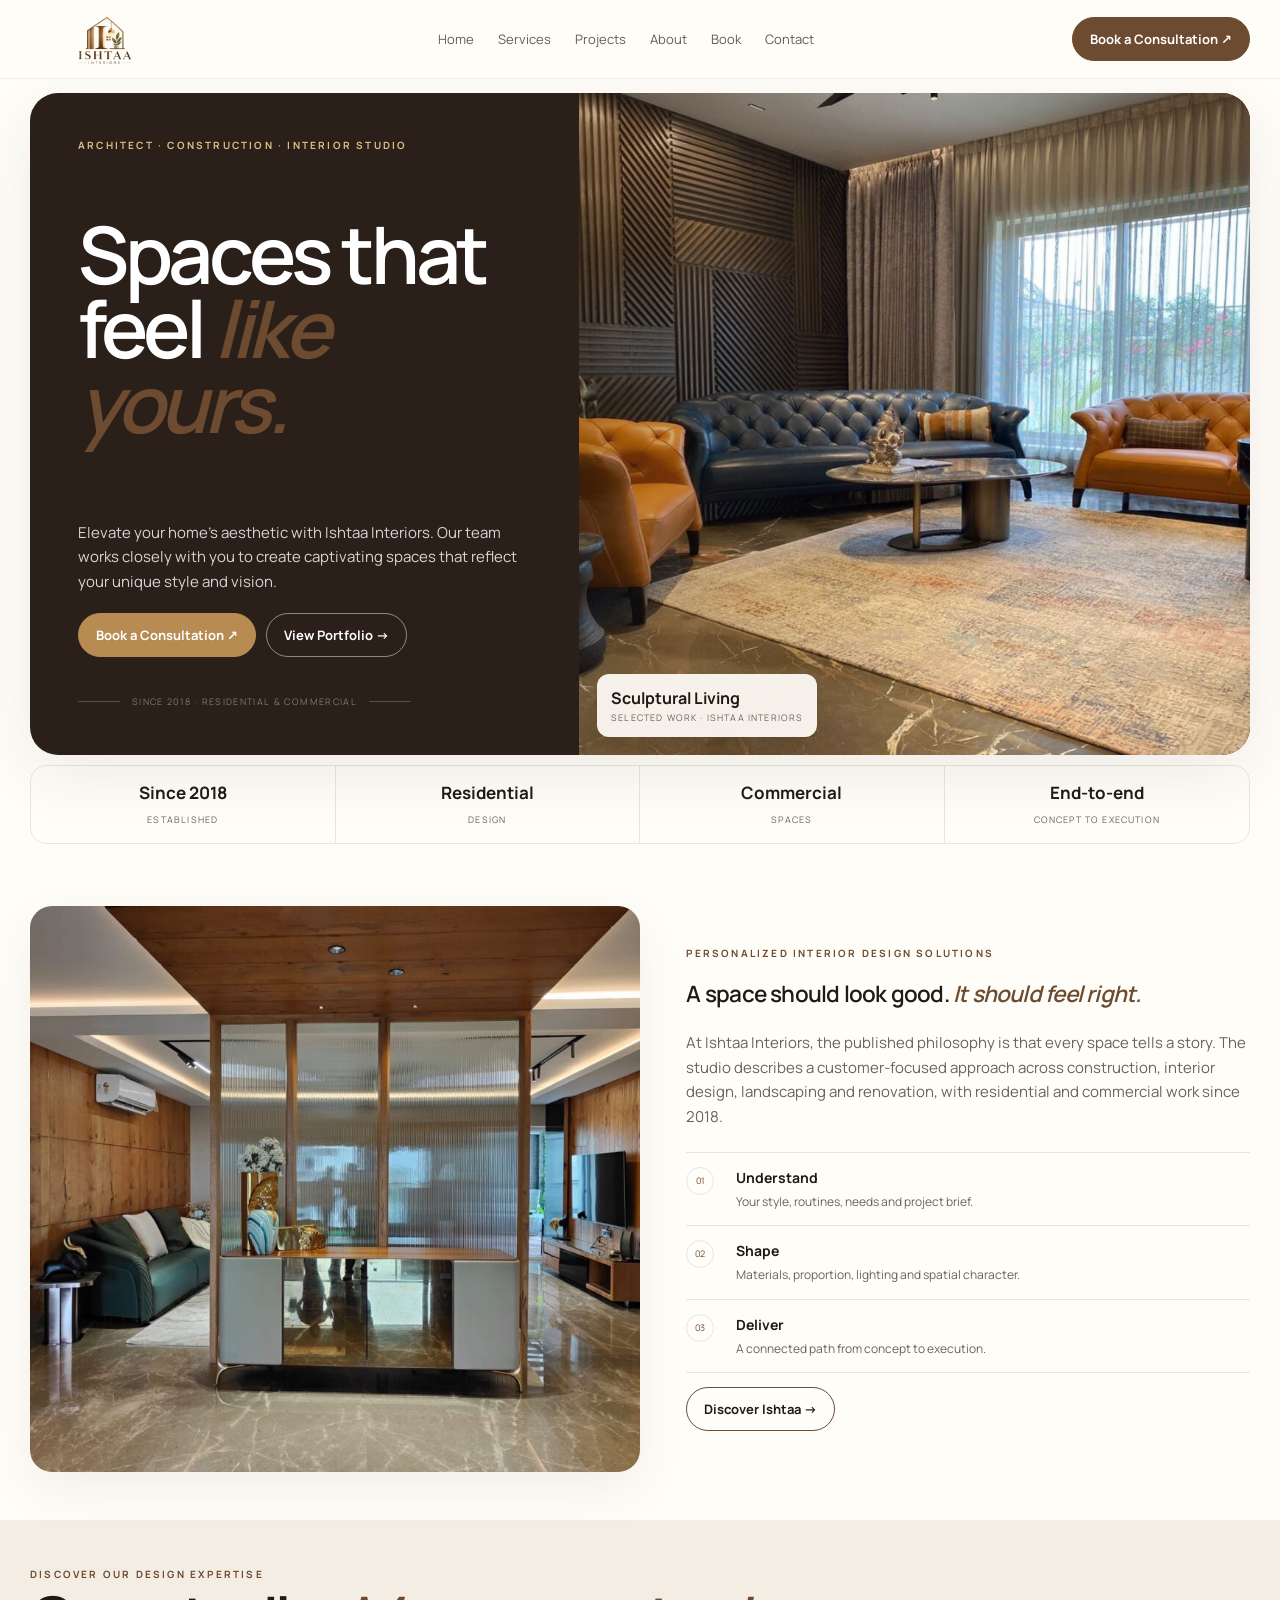
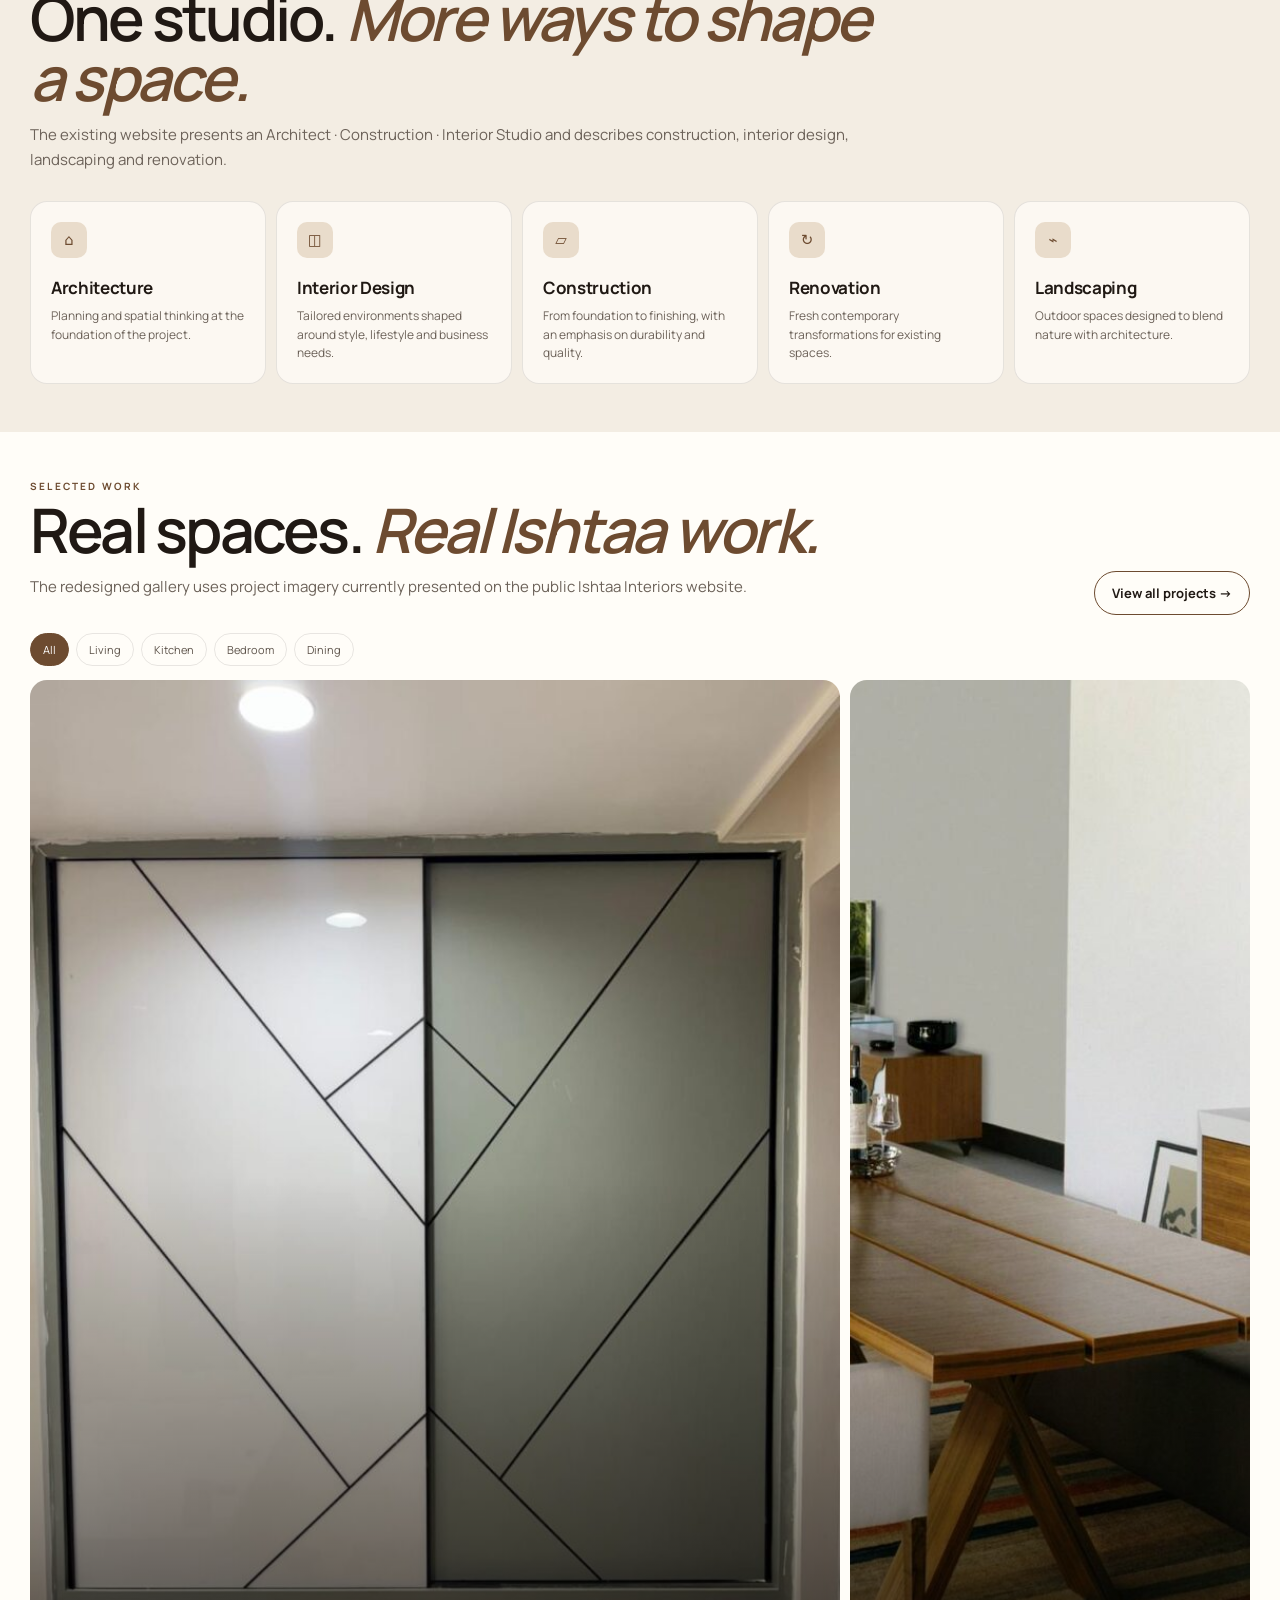
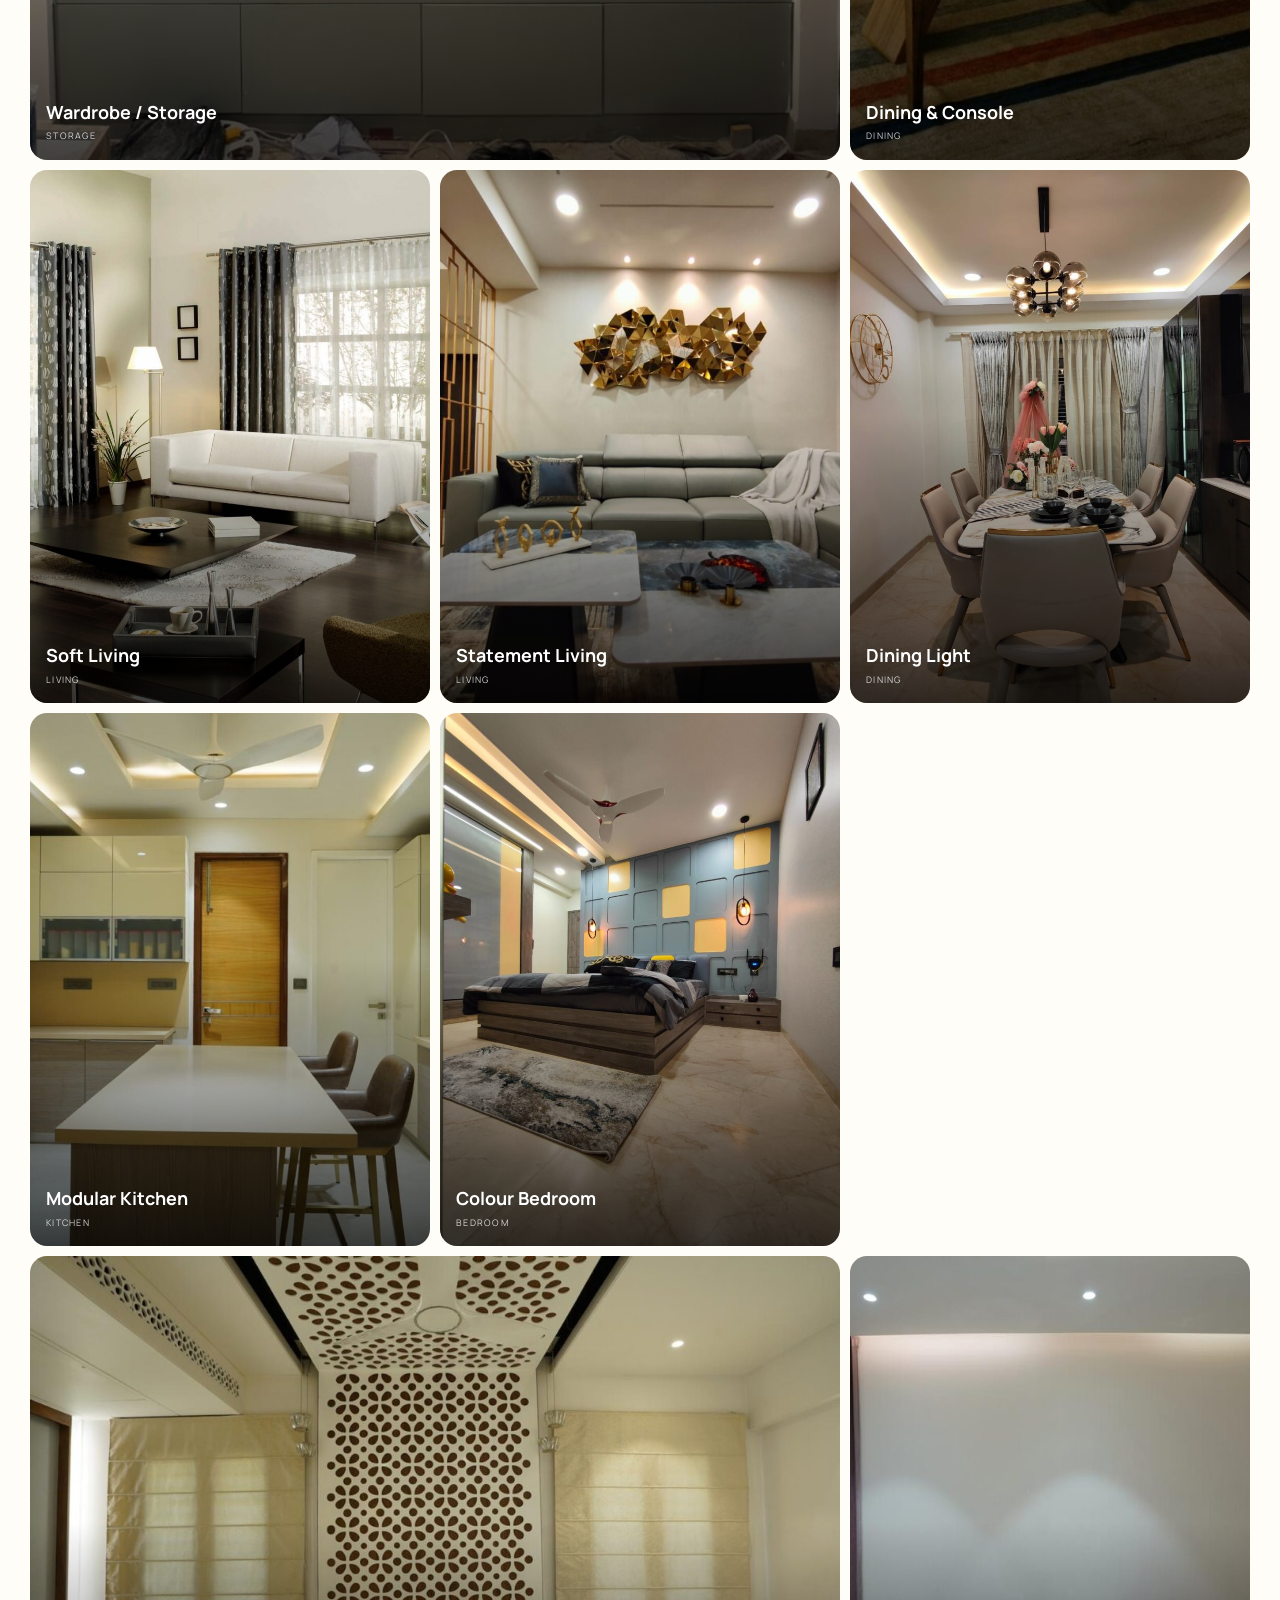
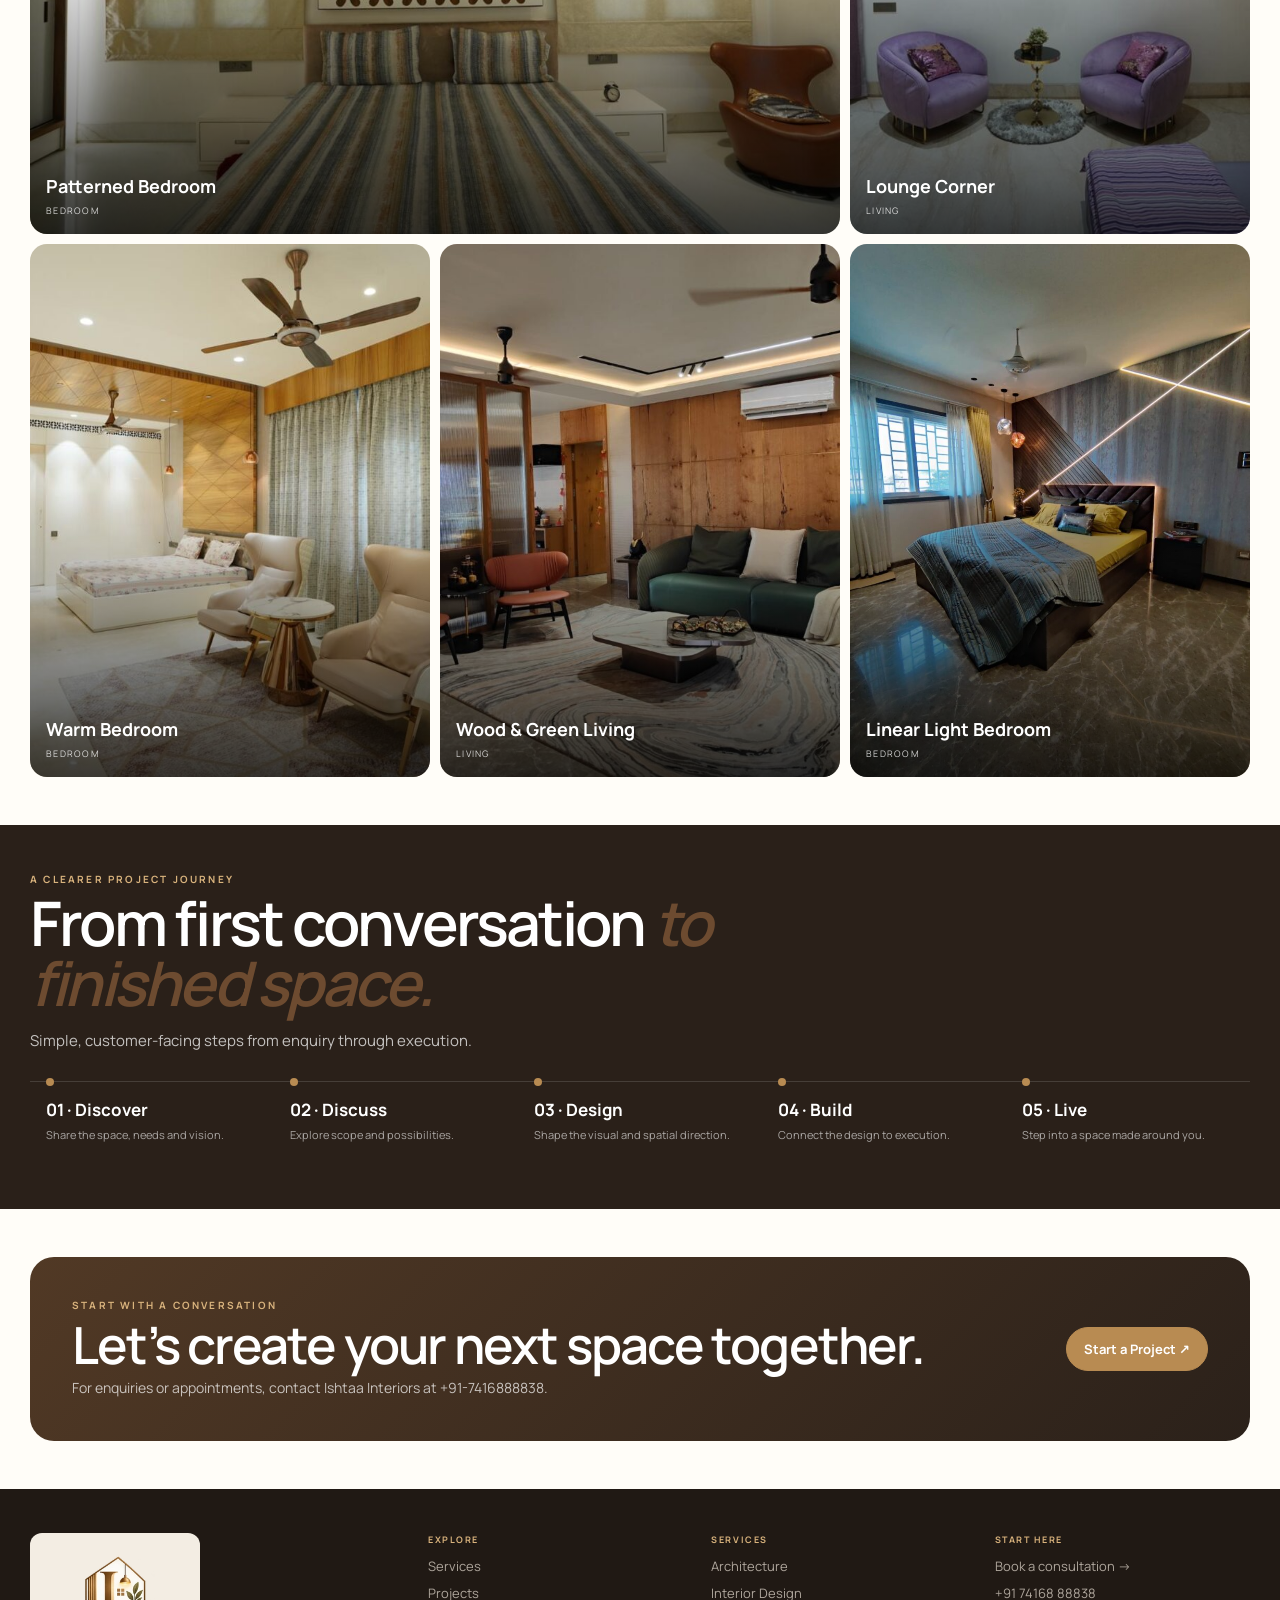
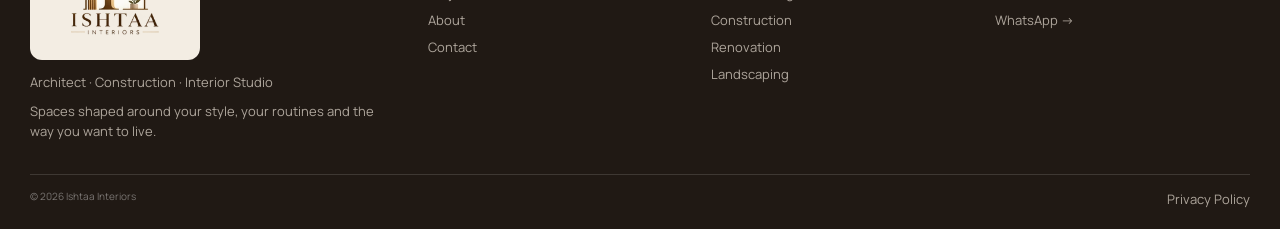
==== commit 157c9b0a: "Fix Netlify asset paths: index.html" ====
--- a/index.html
+++ b/index.html
@@ -1,7 +1,7 @@
-<!doctype html><html lang="en"><head><meta charset="utf-8"><meta name="viewport" content="width=device-width,initial-scale=1"><title>Home — ISHTAA INTERIORS</title><meta name="description" content="Ishtaa Interiors — Architect, Construction and Interior Studio."><link rel="stylesheet" href="/ishtaa-interiors/css/site.css"></head><body><header class="site-header"><div class="container nav"><a class="brand" href="/ishtaa-interiors/"><img src="/ishtaa-interiors/assets/logo-approved.webp" alt="ISHTAA INTERIORS"></a><nav class="nav-links"><a href="/ishtaa-interiors/">Home</a><a href="/ishtaa-interiors/services/">Services</a><a href="/ishtaa-interiors/portfolio/">Projects</a><a href="/ishtaa-interiors/about/">About</a><a href="/ishtaa-interiors/reservations/">Book</a><a href="/ishtaa-interiors/contact/">Contact</a></nav><a class="btn primary" href="/ishtaa-interiors/reservations/">Book a Consultation ↗</a><button class="nav-menu" data-menu aria-label="Menu">☰</button></div></header><main>
-<section class="hero"><div class="container"><div class="hero-shell"><div class="hero-copy"><div class="eyebrow">Architect · Construction · Interior Studio</div><h1 class="display serif">Spaces that feel <em>like yours.</em></h1><p>Elevate your home’s aesthetic with Ishtaa Interiors. Our team works closely with you to create captivating spaces that reflect your unique style and vision.</p><div class="hero-actions"><a class="btn gold" href="/ishtaa-interiors/reservations/">Book a Consultation ↗</a><a class="btn light" href="/ishtaa-interiors/portfolio/">View Portfolio →</a></div><div class="hero-meta"><span></span>Since 2018 · Residential & Commercial<span></span></div></div><div class="hero-visual"><img src="/ishtaa-interiors/assets/source/16c2d819-052f-4eb6-b707-6ecf13e9c66d-1024x768.jpg" data-remote="https://ishtaainteriors.com/wp-content/uploads/2025/03/16c2d819-052f-4eb6-b707-6ecf13e9c66d-1024x768.jpg" alt="Sculptural living space"><div class="hero-label"><strong>Sculptural Living</strong><span>Selected work · Ishtaa Interiors</span></div></div></div><div class="trust"><div><strong>Since 2018</strong><span>Established</span></div><div><strong>Residential</strong><span>Design</span></div><div><strong>Commercial</strong><span>Spaces</span></div><div><strong>End-to-end</strong><span>Concept to execution</span></div></div></div></section>
-<section class="section"><div class="container split"><div class="photo"><img src="/ishtaa-interiors/assets/source/3d258397-cda4-41ec-afd2-9a0391f3aa58-1024x768.jpg" data-remote="https://ishtaainteriors.com/wp-content/uploads/2025/03/3d258397-cda4-41ec-afd2-9a0391f3aa58-1024x768.jpg" alt="Warm timber living space with fluted divider"></div><div class="copy"><div class="eyebrow">Personalized Interior Design Solutions</div><h2 class="section-head h2 serif">A space should look good. <em>It should feel right.</em></h2><p>At Ishtaa Interiors, the published philosophy is that every space tells a story. The studio describes a customer-focused approach across construction, interior design, landscaping and renovation, with residential and commercial work since 2018.</p><div class="detail-list"><div class="detail"><div class="detail-num">01</div><div><h3>Understand</h3><p>Your style, routines, needs and project brief.</p></div></div><div class="detail"><div class="detail-num">02</div><div><h3>Shape</h3><p>Materials, proportion, lighting and spatial character.</p></div></div><div class="detail"><div class="detail-num">03</div><div><h3>Deliver</h3><p>A connected path from concept to execution.</p></div></div></div><a class="btn ghost" href="/ishtaa-interiors/about/">Discover Ishtaa →</a></div></div></section>
+<!doctype html><html lang="en"><head><meta charset="utf-8"><meta name="viewport" content="width=device-width,initial-scale=1"><title>Home — ISHTAA INTERIORS</title><meta name="description" content="Ishtaa Interiors — Architect, Construction and Interior Studio."><link rel="stylesheet" href="/css/site.css"></head><body><header class="site-header"><div class="container nav"><a class="brand" href="/"><img src="/assets/logo-approved.webp" alt="ISHTAA INTERIORS"></a><nav class="nav-links"><a href="/">Home</a><a href="/services/">Services</a><a href="/portfolio/">Projects</a><a href="/about/">About</a><a href="/reservations/">Book</a><a href="/contact/">Contact</a></nav><a class="btn primary" href="/reservations/">Book a Consultation ↗</a><button class="nav-menu" data-menu aria-label="Menu">☰</button></div></header><main>
+<section class="hero"><div class="container"><div class="hero-shell"><div class="hero-copy"><div class="eyebrow">Architect · Construction · Interior Studio</div><h1 class="display serif">Spaces that feel <em>like yours.</em></h1><p>Elevate your home’s aesthetic with Ishtaa Interiors. Our team works closely with you to create captivating spaces that reflect your unique style and vision.</p><div class="hero-actions"><a class="btn gold" href="/reservations/">Book a Consultation ↗</a><a class="btn light" href="/portfolio/">View Portfolio →</a></div><div class="hero-meta"><span></span>Since 2018 · Residential & Commercial<span></span></div></div><div class="hero-visual"><img src="/assets/source/16c2d819-052f-4eb6-b707-6ecf13e9c66d-1024x768.jpg" data-remote="https://ishtaainteriors.com/wp-content/uploads/2025/03/16c2d819-052f-4eb6-b707-6ecf13e9c66d-1024x768.jpg" alt="Sculptural living space"><div class="hero-label"><strong>Sculptural Living</strong><span>Selected work · Ishtaa Interiors</span></div></div></div><div class="trust"><div><strong>Since 2018</strong><span>Established</span></div><div><strong>Residential</strong><span>Design</span></div><div><strong>Commercial</strong><span>Spaces</span></div><div><strong>End-to-end</strong><span>Concept to execution</span></div></div></div></section>
+<section class="section"><div class="container split"><div class="photo"><img src="/assets/source/3d258397-cda4-41ec-afd2-9a0391f3aa58-1024x768.jpg" data-remote="https://ishtaainteriors.com/wp-content/uploads/2025/03/3d258397-cda4-41ec-afd2-9a0391f3aa58-1024x768.jpg" alt="Warm timber living space with fluted divider"></div><div class="copy"><div class="eyebrow">Personalized Interior Design Solutions</div><h2 class="section-head h2 serif">A space should look good. <em>It should feel right.</em></h2><p>At Ishtaa Interiors, the published philosophy is that every space tells a story. The studio describes a customer-focused approach across construction, interior design, landscaping and renovation, with residential and commercial work since 2018.</p><div class="detail-list"><div class="detail"><div class="detail-num">01</div><div><h3>Understand</h3><p>Your style, routines, needs and project brief.</p></div></div><div class="detail"><div class="detail-num">02</div><div><h3>Shape</h3><p>Materials, proportion, lighting and spatial character.</p></div></div><div class="detail"><div class="detail-num">03</div><div><h3>Deliver</h3><p>A connected path from concept to execution.</p></div></div></div><a class="btn ghost" href="/about/">Discover Ishtaa →</a></div></div></section>
 <section class="section cream" id="services"><div class="container"><div class="section-head"><div class="eyebrow">Discover Our Design Expertise</div><h2 class="serif">One studio. <em>More ways to shape a space.</em></h2><p>The existing website presents an Architect · Construction · Interior Studio and describes construction, interior design, landscaping and renovation.</p></div><div class="services-grid"><article class="service reveal"><div class="icon">⌂</div><h3>Architecture</h3><p>Planning and spatial thinking at the foundation of the project.</p></article><article class="service reveal"><div class="icon">◫</div><h3>Interior Design</h3><p>Tailored environments shaped around style, lifestyle and business needs.</p></article><article class="service reveal"><div class="icon">▱</div><h3>Construction</h3><p>From foundation to finishing, with an emphasis on durability and quality.</p></article><article class="service reveal"><div class="icon">↻</div><h3>Renovation</h3><p>Fresh contemporary transformations for existing spaces.</p></article><article class="service reveal"><div class="icon">⌁</div><h3>Landscaping</h3><p>Outdoor spaces designed to blend nature with architecture.</p></article></div></div></section>
-<section class="section"><div class="container"><div class="work-top"><div class="section-head"><div class="eyebrow">Selected Work</div><h2 class="serif">Real spaces. <em>Real Ishtaa work.</em></h2><p>The redesigned gallery uses project imagery currently presented on the public Ishtaa Interiors website.</p></div><a class="btn ghost" href="/ishtaa-interiors/portfolio/">View all projects →</a></div><div class="filters"><button class="filter active" data-filter="all">All</button><button class="filter" data-filter="living">Living</button><button class="filter" data-filter="kitchen">Kitchen</button><button class="filter" data-filter="bedroom">Bedroom</button><button class="filter" data-filter="dining">Dining</button></div><div class="gallery"><article class="project wide tall reveal" data-category="storage"><img src="/ishtaa-interiors/assets/source/fc847db0-ee11-45ad-a36d-9181ce6a9bb4-768x1024.jpg" data-remote="https://ishtaainteriors.com/wp-content/uploads/2025/03/fc847db0-ee11-45ad-a36d-9181ce6a9bb4-768x1024.jpg" alt="Wardrobe / Storage"><div class="project-meta"><strong>Wardrobe / Storage</strong><span>storage</span></div></article><article class="project   reveal" data-category="dining"><img src="/ishtaa-interiors/assets/source/qtq70fmfjpeg-2-768x1024.jpg" data-remote="https://ishtaainteriors.com/wp-content/uploads/2025/03/qtq70fmfjpeg-2-768x1024.jpg" alt="Dining & Console"><div class="project-meta"><strong>Dining & Console</strong><span>dining</span></div></article><article class="project   reveal" data-category="living"><img src="/ishtaa-interiors/assets/source/qtq70fmfjpeg-6-768x1024.jpg" data-remote="https://ishtaainteriors.com/wp-content/uploads/2025/03/qtq70fmfjpeg-6-768x1024.jpg" alt="Soft Living"><div class="project-meta"><strong>Soft Living</strong><span>living</span></div></article><article class="project   reveal" data-category="living"><img src="/ishtaa-interiors/assets/source/fa80f965-0091-40ab-ac39-32dad7d1b0d1-1024x768.jpg" data-remote="https://ishtaainteriors.com/wp-content/uploads/2025/03/fa80f965-0091-40ab-ac39-32dad7d1b0d1-1024x768.jpg" alt="Statement Living"><div class="project-meta"><strong>Statement Living</strong><span>living</span></div></article><article class="project   reveal" data-category="dining"><img src="/ishtaa-interiors/assets/source/e855c9b5-906d-47b7-b1bc-0c99dd8b0352-768x1024.jpg" data-remote="https://ishtaainteriors.com/wp-content/uploads/2025/03/e855c9b5-906d-47b7-b1bc-0c99dd8b0352-768x1024.jpg" alt="Dining Light"><div class="project-meta"><strong>Dining Light</strong><span>dining</span></div></article><article class="project   reveal" data-category="kitchen"><img src="/ishtaa-interiors/assets/source/e3bf7790-a618-4a70-ac47-4ee788da1f38-1024x730.jpg" data-remote="https://ishtaainteriors.com/wp-content/uploads/2025/03/e3bf7790-a618-4a70-ac47-4ee788da1f38-1024x730.jpg" alt="Modular Kitchen"><div class="project-meta"><strong>Modular Kitchen</strong><span>kitchen</span></div></article><article class="project   reveal" data-category="bedroom"><img src="/ishtaa-interiors/assets/source/c864a165-830b-48a9-9d74-56b81434b794-768x1024.jpg" data-remote="https://ishtaainteriors.com/wp-content/uploads/2025/03/c864a165-830b-48a9-9d74-56b81434b794-768x1024.jpg" alt="Colour Bedroom"><div class="project-meta"><strong>Colour Bedroom</strong><span>bedroom</span></div></article><article class="project wide  reveal" data-category="bedroom"><img src="/ishtaa-interiors/assets/source/ce1b903f-304d-4d7e-9011-d2ed2089edf0-1024x730.jpg" data-remote="https://ishtaainteriors.com/wp-content/uploads/2025/03/ce1b903f-304d-4d7e-9011-d2ed2089edf0-1024x730.jpg" alt="Patterned Bedroom"><div class="project-meta"><strong>Patterned Bedroom</strong><span>bedroom</span></div></article><article class="project   reveal" data-category="living"><img src="/ishtaa-interiors/assets/source/cf7f6c8a-3c69-410c-b08d-0edd836a54b8-1024x730.jpg" data-remote="https://ishtaainteriors.com/wp-content/uploads/2025/03/cf7f6c8a-3c69-410c-b08d-0edd836a54b8-1024x730.jpg" alt="Lounge Corner"><div class="project-meta"><strong>Lounge Corner</strong><span>living</span></div></article><article class="project  tall reveal" data-category="bedroom"><img src="/ishtaa-interiors/assets/source/ade81c63-a138-4722-b4bb-9b6c365204a6-1024x730.jpg" data-remote="https://ishtaainteriors.com/wp-content/uploads/2025/03/ade81c63-a138-4722-b4bb-9b6c365204a6-1024x730.jpg" alt="Warm Bedroom"><div class="project-meta"><strong>Warm Bedroom</strong><span>bedroom</span></div></article><article class="project   reveal" data-category="living"><img src="/ishtaa-interiors/assets/source/acc555be-33fe-4762-a342-e9e5fdffdffe-1024x768.jpg" data-remote="https://ishtaainteriors.com/wp-content/uploads/2025/03/acc555be-33fe-4762-a342-e9e5fdffdffe-1024x768.jpg" alt="Wood & Green Living"><div class="project-meta"><strong>Wood & Green Living</strong><span>living</span></div></article><article class="project   reveal" data-category="bedroom"><img src="/ishtaa-interiors/assets/source/8695a812-6b93-41b7-ae76-74a3fcb1993a-768x1024.jpg" data-remote="https://ishtaainteriors.com/wp-content/uploads/2025/03/8695a812-6b93-41b7-ae76-74a3fcb1993a-768x1024.jpg" alt="Linear Light Bedroom"><div class="project-meta"><strong>Linear Light Bedroom</strong><span>bedroom</span></div></article></div></div></section>
+<section class="section"><div class="container"><div class="work-top"><div class="section-head"><div class="eyebrow">Selected Work</div><h2 class="serif">Real spaces. <em>Real Ishtaa work.</em></h2><p>The redesigned gallery uses project imagery currently presented on the public Ishtaa Interiors website.</p></div><a class="btn ghost" href="/portfolio/">View all projects →</a></div><div class="filters"><button class="filter active" data-filter="all">All</button><button class="filter" data-filter="living">Living</button><button class="filter" data-filter="kitchen">Kitchen</button><button class="filter" data-filter="bedroom">Bedroom</button><button class="filter" data-filter="dining">Dining</button></div><div class="gallery"><article class="project wide tall reveal" data-category="storage"><img src="/assets/source/fc847db0-ee11-45ad-a36d-9181ce6a9bb4-768x1024.jpg" data-remote="https://ishtaainteriors.com/wp-content/uploads/2025/03/fc847db0-ee11-45ad-a36d-9181ce6a9bb4-768x1024.jpg" alt="Wardrobe / Storage"><div class="project-meta"><strong>Wardrobe / Storage</strong><span>storage</span></div></article><article class="project   reveal" data-category="dining"><img src="/assets/source/qtq70fmfjpeg-2-768x1024.jpg" data-remote="https://ishtaainteriors.com/wp-content/uploads/2025/03/qtq70fmfjpeg-2-768x1024.jpg" alt="Dining & Console"><div class="project-meta"><strong>Dining & Console</strong><span>dining</span></div></article><article class="project   reveal" data-category="living"><img src="/assets/source/qtq70fmfjpeg-6-768x1024.jpg" data-remote="https://ishtaainteriors.com/wp-content/uploads/2025/03/qtq70fmfjpeg-6-768x1024.jpg" alt="Soft Living"><div class="project-meta"><strong>Soft Living</strong><span>living</span></div></article><article class="project   reveal" data-category="living"><img src="/assets/source/fa80f965-0091-40ab-ac39-32dad7d1b0d1-1024x768.jpg" data-remote="https://ishtaainteriors.com/wp-content/uploads/2025/03/fa80f965-0091-40ab-ac39-32dad7d1b0d1-1024x768.jpg" alt="Statement Living"><div class="project-meta"><strong>Statement Living</strong><span>living</span></div></article><article class="project   reveal" data-category="dining"><img src="/assets/source/e855c9b5-906d-47b7-b1bc-0c99dd8b0352-768x1024.jpg" data-remote="https://ishtaainteriors.com/wp-content/uploads/2025/03/e855c9b5-906d-47b7-b1bc-0c99dd8b0352-768x1024.jpg" alt="Dining Light"><div class="project-meta"><strong>Dining Light</strong><span>dining</span></div></article><article class="project   reveal" data-category="kitchen"><img src="/assets/source/e3bf7790-a618-4a70-ac47-4ee788da1f38-1024x730.jpg" data-remote="https://ishtaainteriors.com/wp-content/uploads/2025/03/e3bf7790-a618-4a70-ac47-4ee788da1f38-1024x730.jpg" alt="Modular Kitchen"><div class="project-meta"><strong>Modular Kitchen</strong><span>kitchen</span></div></article><article class="project   reveal" data-category="bedroom"><img src="/assets/source/c864a165-830b-48a9-9d74-56b81434b794-768x1024.jpg" data-remote="https://ishtaainteriors.com/wp-content/uploads/2025/03/c864a165-830b-48a9-9d74-56b81434b794-768x1024.jpg" alt="Colour Bedroom"><div class="project-meta"><strong>Colour Bedroom</strong><span>bedroom</span></div></article><article class="project wide  reveal" data-category="bedroom"><img src="/assets/source/ce1b903f-304d-4d7e-9011-d2ed2089edf0-1024x730.jpg" data-remote="https://ishtaainteriors.com/wp-content/uploads/2025/03/ce1b903f-304d-4d7e-9011-d2ed2089edf0-1024x730.jpg" alt="Patterned Bedroom"><div class="project-meta"><strong>Patterned Bedroom</strong><span>bedroom</span></div></article><article class="project   reveal" data-category="living"><img src="/assets/source/cf7f6c8a-3c69-410c-b08d-0edd836a54b8-1024x730.jpg" data-remote="https://ishtaainteriors.com/wp-content/uploads/2025/03/cf7f6c8a-3c69-410c-b08d-0edd836a54b8-1024x730.jpg" alt="Lounge Corner"><div class="project-meta"><strong>Lounge Corner</strong><span>living</span></div></article><article class="project  tall reveal" data-category="bedroom"><img src="/assets/source/ade81c63-a138-4722-b4bb-9b6c365204a6-1024x730.jpg" data-remote="https://ishtaainteriors.com/wp-content/uploads/2025/03/ade81c63-a138-4722-b4bb-9b6c365204a6-1024x730.jpg" alt="Warm Bedroom"><div class="project-meta"><strong>Warm Bedroom</strong><span>bedroom</span></div></article><article class="project   reveal" data-category="living"><img src="/assets/source/acc555be-33fe-4762-a342-e9e5fdffdffe-1024x768.jpg" data-remote="https://ishtaainteriors.com/wp-content/uploads/2025/03/acc555be-33fe-4762-a342-e9e5fdffdffe-1024x768.jpg" alt="Wood & Green Living"><div class="project-meta"><strong>Wood & Green Living</strong><span>living</span></div></article><article class="project   reveal" data-category="bedroom"><img src="/assets/source/8695a812-6b93-41b7-ae76-74a3fcb1993a-768x1024.jpg" data-remote="https://ishtaainteriors.com/wp-content/uploads/2025/03/8695a812-6b93-41b7-ae76-74a3fcb1993a-768x1024.jpg" alt="Linear Light Bedroom"><div class="project-meta"><strong>Linear Light Bedroom</strong><span>bedroom</span></div></article></div></div></section>
 <section class="section dark"><div class="container"><div class="section-head"><div class="eyebrow">A clearer project journey</div><h2 class="serif">From first conversation <em>to finished space.</em></h2><p>Simple, customer-facing steps from enquiry through execution.</p></div><div class="steps"><div class="step"><strong>01 · Discover</strong><p>Share the space, needs and vision.</p></div><div class="step"><strong>02 · Discuss</strong><p>Explore scope and possibilities.</p></div><div class="step"><strong>03 · Design</strong><p>Shape the visual and spatial direction.</p></div><div class="step"><strong>04 · Build</strong><p>Connect the design to execution.</p></div><div class="step"><strong>05 · Live</strong><p>Step into a space made around you.</p></div></div></div></section>
-<section class="section"><div class="container"><div class="cta"><div><div class="eyebrow">Start with a conversation</div><h2 class="serif">Let’s create your next space together.</h2><p>For enquiries or appointments, contact Ishtaa Interiors at +91-7416888838.</p></div><a class="btn gold" href="/ishtaa-interiors/reservations/">Start a Project ↗</a></div></div></section></main><footer class="footer"><div class="container footer-grid"><div class="footer-brand"><img src="/ishtaa-interiors/assets/logo-approved.webp" alt="ISHTAA INTERIORS"><p>Architect · Construction · Interior Studio</p><p>Spaces shaped around your style, your routines and the way you want to live.</p></div><div><h4>Explore</h4><p><a href="/ishtaa-interiors/services/">Services</a></p><p><a href="/ishtaa-interiors/portfolio/">Projects</a></p><p><a href="/ishtaa-interiors/about/">About</a></p><p><a href="/ishtaa-interiors/contact/">Contact</a></p></div><div><h4>Services</h4><p>Architecture</p><p>Interior Design</p><p>Construction</p><p>Renovation</p><p>Landscaping</p></div><div><h4>Start here</h4><p><a href="/ishtaa-interiors/reservations/">Book a consultation →</a></p><p><a href="tel:+917416888838">+91 74168 88838</a></p><p><a href="https://wa.me/917416888838">WhatsApp →</a></p></div></div><div class="container footer-bottom"><span>© <span data-year></span> Ishtaa Interiors</span><span><a href="/ishtaa-interiors/privacy-policy/">Privacy Policy</a></span></div></footer><div class="lightbox"><button data-close aria-label="Close">×</button><figure><img alt=""><figcaption></figcaption></figure></div><script src="/ishtaa-interiors/js/site.js"></script></body></html>+<section class="section"><div class="container"><div class="cta"><div><div class="eyebrow">Start with a conversation</div><h2 class="serif">Let’s create your next space together.</h2><p>For enquiries or appointments, contact Ishtaa Interiors at +91-7416888838.</p></div><a class="btn gold" href="/reservations/">Start a Project ↗</a></div></div></section></main><footer class="footer"><div class="container footer-grid"><div class="footer-brand"><img src="/assets/logo-approved.webp" alt="ISHTAA INTERIORS"><p>Architect · Construction · Interior Studio</p><p>Spaces shaped around your style, your routines and the way you want to live.</p></div><div><h4>Explore</h4><p><a href="/services/">Services</a></p><p><a href="/portfolio/">Projects</a></p><p><a href="/about/">About</a></p><p><a href="/contact/">Contact</a></p></div><div><h4>Services</h4><p>Architecture</p><p>Interior Design</p><p>Construction</p><p>Renovation</p><p>Landscaping</p></div><div><h4>Start here</h4><p><a href="/reservations/">Book a consultation →</a></p><p><a href="tel:+917416888838">+91 74168 88838</a></p><p><a href="https://wa.me/917416888838">WhatsApp →</a></p></div></div><div class="container footer-bottom"><span>© <span data-year></span> Ishtaa Interiors</span><span><a href="/privacy-policy/">Privacy Policy</a></span></div></footer><div class="lightbox"><button data-close aria-label="Close">×</button><figure><img alt=""><figcaption></figcaption></figure></div><script src="/js/site.js"></script></body></html>
--- a/css/site.css
+++ b/css/site.css
@@ -0,0 +1,129 @@
+@import url('https://fonts.googleapis.com/css2?family=Manrope:wght@400;500;600;700&display=swap');
+:root{--ink:#201914;--espresso:#2a2019;--brown:#6d4b30;--gold:#b88b52;--cream:#f3ede3;--paper:#fffdf8;--muted:#6c6259;--line:#2019141a;--font:"Manrope",system-ui,-apple-system,"Segoe UI",sans-serif}
+*{box-sizing:border-box}
+html{scroll-behavior:smooth}
+body{margin:0;background:var(--paper);color:var(--ink);font-family:var(--font);font-size:15px;line-height:1.55;-webkit-font-smoothing:antialiased}
+a{text-decoration:none;color:inherit}
+img{display:block;max-width:100%}
+button,input,select,textarea{font:inherit}
+.container{width:min(1220px,calc(100% - 48px));margin:auto}
+.serif,.display,.section-head h2,.hero-label strong,.service h3,.project-meta strong,.step strong,.cta h2{font-family:var(--font)}
+.serif{font-weight:600;letter-spacing:-.035em}
+.eyebrow{font-size:10px;line-height:1.2;letter-spacing:.22em;text-transform:uppercase;color:var(--brown);font-weight:700}
+.display{font:600 clamp(3.25rem,6.2vw,6.4rem)/.94 var(--font);letter-spacing:-.055em}
+.display em,h1 em,h2 em{font-style:italic;color:var(--brown)}
+.btn{display:inline-flex;align-items:center;justify-content:center;gap:8px;padding:11px 17px;border-radius:999px;border:1px solid var(--brown);font-weight:700;font-size:13px;transition:.22s}
+.btn:hover{transform:translateY(-2px);box-shadow:0 12px 26px #20191418}
+.btn.primary{background:var(--brown);color:#fff}
+.btn.gold{background:var(--gold);border-color:var(--gold);color:#fff}
+.btn.light{background:#fff0;border-color:#fff7;color:#fff}
+.site-header{position:sticky;top:0;z-index:50;background:#fffdf8ea;backdrop-filter:blur(18px);border-bottom:1px solid #20191410}
+.nav{height:78px;display:flex;align-items:center;justify-content:space-between;gap:20px}
+.brand{display:flex;align-items:center;height:100%;padding-top:4px}.brand img{width:150px;height:66px;object-fit:contain;object-position:center;display:block}
+.nav-links{display:flex;gap:24px;font-size:13px}
+.nav-links a{opacity:.7;position:relative}
+.nav-links a:hover,.nav-links a.active{opacity:1;color:var(--brown)}
+.nav-menu{display:none;border:0;background:none;font-size:22px}
+.hero{padding:14px 0}
+.hero-shell{display:grid;grid-template-columns:.9fr 1.1fr;min-height:570px;border-radius:28px;overflow:hidden;background:var(--espresso);box-shadow:0 20px 65px #47332216}
+.hero-copy{padding:46px 48px;color:#fff;display:flex;flex-direction:column;justify-content:center}
+.hero-copy .eyebrow{color:#e0bb88}
+.hero-copy p{font-size:15px;line-height:1.65;color:#ffffffcf;max-width:520px;margin:14px 0 0}
+.hero-actions{display:flex;flex-wrap:wrap;gap:10px;margin-top:18px}
+.hero-meta{margin-top:38px;color:#ffffff66;font-size:9px;letter-spacing:.15em;text-transform:uppercase;display:flex;gap:12px;align-items:center}
+.hero-meta span{height:1px;width:42px;background:#fff3}
+.hero-visual{position:relative;min-height:570px;overflow:hidden}
+.hero-visual:after{content:"";position:absolute;inset:0;background:linear-gradient(90deg,#2a20194d,transparent 58%)}
+.hero-visual img{width:100%;height:100%;object-fit:cover;transition:transform .7s cubic-bezier(.2,.7,.2,1)}
+.hero-label{position:absolute;left:18px;bottom:18px;z-index:2;background:#fffdf8ed;padding:12px 14px;border-radius:12px;box-shadow:0 10px 24px #0002}
+.hero-label strong{display:block;font-size:16px;font-weight:700}
+.hero-label span{display:block;font-size:9px;letter-spacing:.13em;text-transform:uppercase;color:var(--muted)}
+.trust{display:grid;grid-template-columns:repeat(4,1fr);border:1px solid var(--line);border-radius:16px;overflow:hidden;margin-top:10px}
+.trust div{padding:14px;text-align:center;border-right:1px solid var(--line)}
+.trust div:last-child{border-right:0}
+.trust strong{display:block;font-size:17px;font-weight:700}
+.trust span{font-size:9px;letter-spacing:.13em;text-transform:uppercase;color:var(--muted)}
+section{padding:48px 0}
+.cream{background:var(--cream)}
+.split{display:grid;grid-template-columns:1.04fr .96fr;gap:46px;align-items:center}
+.photo{border-radius:22px;overflow:hidden;box-shadow:0 18px 52px #47332212}
+.photo img{width:100%;aspect-ratio:1.08;object-fit:cover}
+.section-head{max-width:850px}
+.section-head h2{margin:8px 0 12px;font-weight:600;font-size:clamp(2.7rem,4.8vw,5rem);line-height:.98;letter-spacing:-.045em}
+.section-head p,.copy p{color:var(--muted);font-size:15px;line-height:1.65}
+.detail-list{margin-top:22px;border-top:1px solid var(--line)}.detail-list + .btn{margin-top:14px}
+.detail{display:grid;grid-template-columns:38px 1fr;gap:12px;padding:14px 0;border-bottom:1px solid var(--line)}
+.detail-num{width:28px;height:28px;border:1px solid var(--line);border-radius:50%;display:grid;place-items:center;font-size:9px;color:var(--brown)}
+.detail h3{margin:0 0 3px;font-size:14px;font-weight:700}
+.detail p{margin:0;color:var(--muted);font-size:12px}
+.services-grid{display:grid;grid-template-columns:repeat(5,1fr);gap:10px;margin-top:28px}
+.service{padding:20px;border:1px solid var(--line);border-radius:17px;background:#fffdf8b8;min-height:170px;transition:.22s}
+.service:hover{transform:translateY(-3px);box-shadow:0 16px 40px #47332212}
+.icon{width:36px;height:36px;border-radius:10px;background:#e9dccb;color:var(--brown);display:grid;place-items:center;margin-bottom:17px}
+.service h3{margin:0 0 6px;font-size:17px;font-weight:700;letter-spacing:-.02em}
+.service p{margin:0;color:var(--muted);font-size:12px;line-height:1.55}
+.work-top{display:flex;justify-content:space-between;align-items:end;gap:20px}
+.filters{display:flex;flex-wrap:wrap;gap:7px;margin:18px 0 14px}
+.filter{border:1px solid var(--line);background:none;padding:7px 12px;border-radius:999px;color:#5d534a;cursor:pointer;font-size:11px}
+.filter.active{background:var(--brown);color:#fff;border-color:var(--brown)}
+.gallery{display:grid;grid-template-columns:repeat(12,1fr);gap:10px}
+.project{grid-column:span 4;min-height:300px;border-radius:17px;overflow:hidden;position:relative;background:#ddd;cursor:pointer}
+.project.wide{grid-column:span 8}
+.project.tall{min-height:440px}
+.project img{width:100%;height:100%;object-fit:cover;transition:transform .55s}
+.project:hover img{transform:scale(1.04)}
+.project:after{content:"";position:absolute;inset:46% 0 0;background:linear-gradient(transparent,#000b)}
+.project-meta{position:absolute;z-index:2;left:16px;bottom:14px;color:#fff}
+.project-meta strong{display:block;font-size:18px;line-height:1.15;font-weight:700}
+.project-meta span{font-size:9px;letter-spacing:.14em;text-transform:uppercase;opacity:.8}
+.dark{background:var(--espresso);color:#fff}
+.dark .section-head p{color:#ffffffb8}
+.dark .eyebrow{color:#d9b37d}
+.steps{display:grid;grid-template-columns:repeat(5,1fr);margin-top:28px}
+.step{padding:18px 16px;border-top:1px solid #fff2;position:relative}
+.step:before{content:"";position:absolute;top:-4px;left:16px;width:8px;height:8px;border-radius:50%;background:var(--gold)}
+.step strong{display:block;font-size:17px;line-height:1.2;font-weight:700;margin-bottom:5px}
+.step p{margin:0;color:#fff9;font-size:11px;line-height:1.55}
+.cta{padding:42px;border-radius:24px;background:linear-gradient(135deg,#513925,#2b211a);color:#fff;display:flex;justify-content:space-between;align-items:center;gap:22px}
+.cta .eyebrow{color:#d9b37d}
+.cta p{color:#ffffffb3;max-width:680px;font-size:14px;margin:6px 0 0}
+.cta h2{font-size:clamp(2.2rem,4vw,4.4rem);line-height:.98;margin:8px 0}
+.page-hero{padding:44px 0 36px;background:var(--cream)}
+.page-hero p{max-width:780px;color:var(--muted);font-size:15px;line-height:1.65}
+.contact-grid{display:grid;grid-template-columns:.85fr 1.15fr;gap:46px;align-items:start}
+.form-card{padding:24px;border-radius:20px;background:var(--cream);border:1px solid var(--line)}
+.form-card h2{margin:8px 0 14px}
+.form-grid{display:grid;grid-template-columns:1fr 1fr;gap:12px}
+.field{display:grid;gap:6px}
+.field.full{grid-column:1/-1}
+.field label{font-size:9px;text-transform:uppercase;letter-spacing:.13em;color:#685e55}
+.field input,.field select,.field textarea{width:100%;padding:11px 12px;border:1px solid var(--line);border-radius:10px;background:#fff;outline:none;font-size:13px}
+.field textarea{min-height:120px;resize:vertical}
+.contact-item{padding:14px 0;border-bottom:1px solid var(--line)}
+.contact-item strong{display:block;margin-bottom:2px;font-size:13px}
+.contact-item a,.contact-item span{color:var(--muted);font-size:13px}
+.faq{border-top:1px solid var(--line);margin-top:18px}
+.faq details{padding:15px 0;border-bottom:1px solid var(--line)}
+.faq summary{cursor:pointer;font-weight:700;font-size:13px}
+.footer{background:#201914;color:#f5ecdf;padding:44px 0 20px}
+.footer-grid{display:grid;grid-template-columns:1.45fr 1fr 1fr 1fr;gap:28px}
+.footer-brand img{width:170px;background:var(--cream);border-radius:12px;padding:9px;margin-bottom:12px}.footer-brand p:first-of-type{margin-top:0}.footer-brand p+p{margin-top:9px}
+.footer h4{margin:0 0 9px;font-size:9px;text-transform:uppercase;letter-spacing:.17em;color:#d9b37d}
+.footer p,.footer a{color:#f5ecdfaa;font-size:13px;margin:0 0 7px}
+.footer-bottom{margin-top:26px;border-top:1px solid #fff2;padding-top:14px;display:flex;justify-content:space-between;font-size:10px;color:#ffffff66}
+.lightbox{position:fixed;inset:0;z-index:100;display:none;align-items:center;justify-content:center;background:#120d0adf;padding:18px}
+.lightbox.open{display:flex}
+.lightbox figure{margin:0;max-width:min(1100px,94vw)}
+.lightbox img{max-height:82vh;width:auto;border-radius:16px}
+.lightbox button{position:fixed;top:18px;right:18px;width:40px;height:40px;border-radius:50%;border:0;background:#fff2;color:#fff;font-size:24px;cursor:pointer}
+@media(max-width:1060px){
+.nav-links{display:none;position:absolute;top:78px;left:0;right:0;background:#fffdf8fb;padding:16px 24px 20px;flex-direction:column;align-items:flex-start;border-bottom:1px solid var(--line)}
+.nav-links.open{display:flex}.nav-menu{display:block}.nav>.btn{display:none}.services-grid{grid-template-columns:repeat(3,1fr)}.split,.contact-grid{grid-template-columns:1fr}.steps{grid-template-columns:1fr 1fr}.footer-grid{grid-template-columns:1.3fr 1fr 1fr}
+}
+@media(max-width:680px){
+.container{width:calc(100% - 24px)}.nav{height:72px}.brand img{width:142px;height:62px}.nav-links{top:72px}
+.hero-shell{grid-template-columns:1fr;min-height:auto;border-radius:22px}.hero-copy{padding:38px 22px;min-height:460px}.hero-visual{min-height:320px}
+.hero-actions .btn{width:100%}.hero-meta{margin-top:30px}.trust{grid-template-columns:1fr 1fr}.trust div:nth-child(2){border-right:0}.trust div:nth-child(n+3){border-top:1px solid var(--line)}
+section{padding:48px 0}.section-head h2{font-size:clamp(2.4rem,11vw,4rem)}.services-grid{grid-template-columns:1fr 1fr}.work-top{display:block}.gallery{grid-template-columns:1fr}.project,.project.wide,.project.tall{grid-column:auto;min-height:280px}.steps{grid-template-columns:1fr}.cta{padding:32px 22px;display:block}.cta .btn{margin-top:16px}.form-grid{grid-template-columns:1fr}.field.full{grid-column:auto}.footer-grid{grid-template-columns:1fr 1fr}.footer-bottom{flex-direction:column;gap:6px}
+}
+@media(prefers-reduced-motion:reduce){html{scroll-behavior:auto}.hero-visual img{transition:none}}
